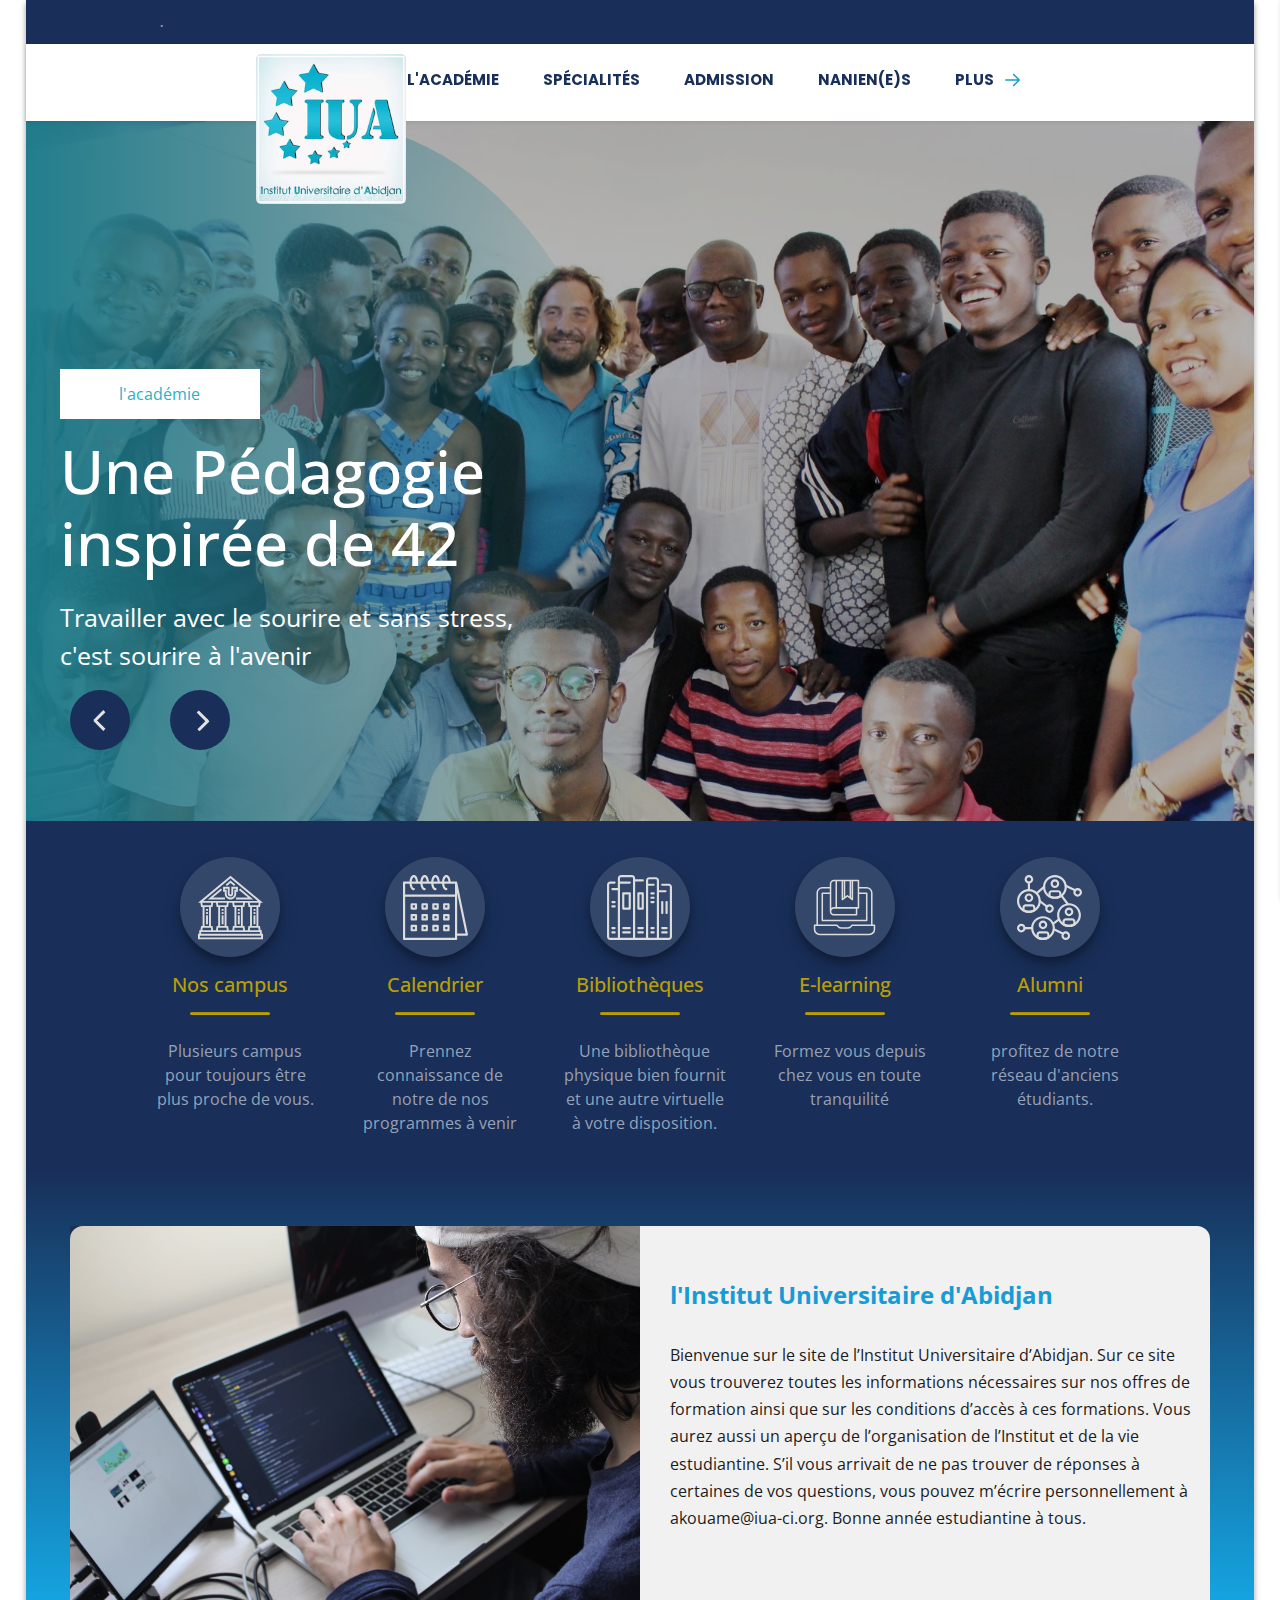
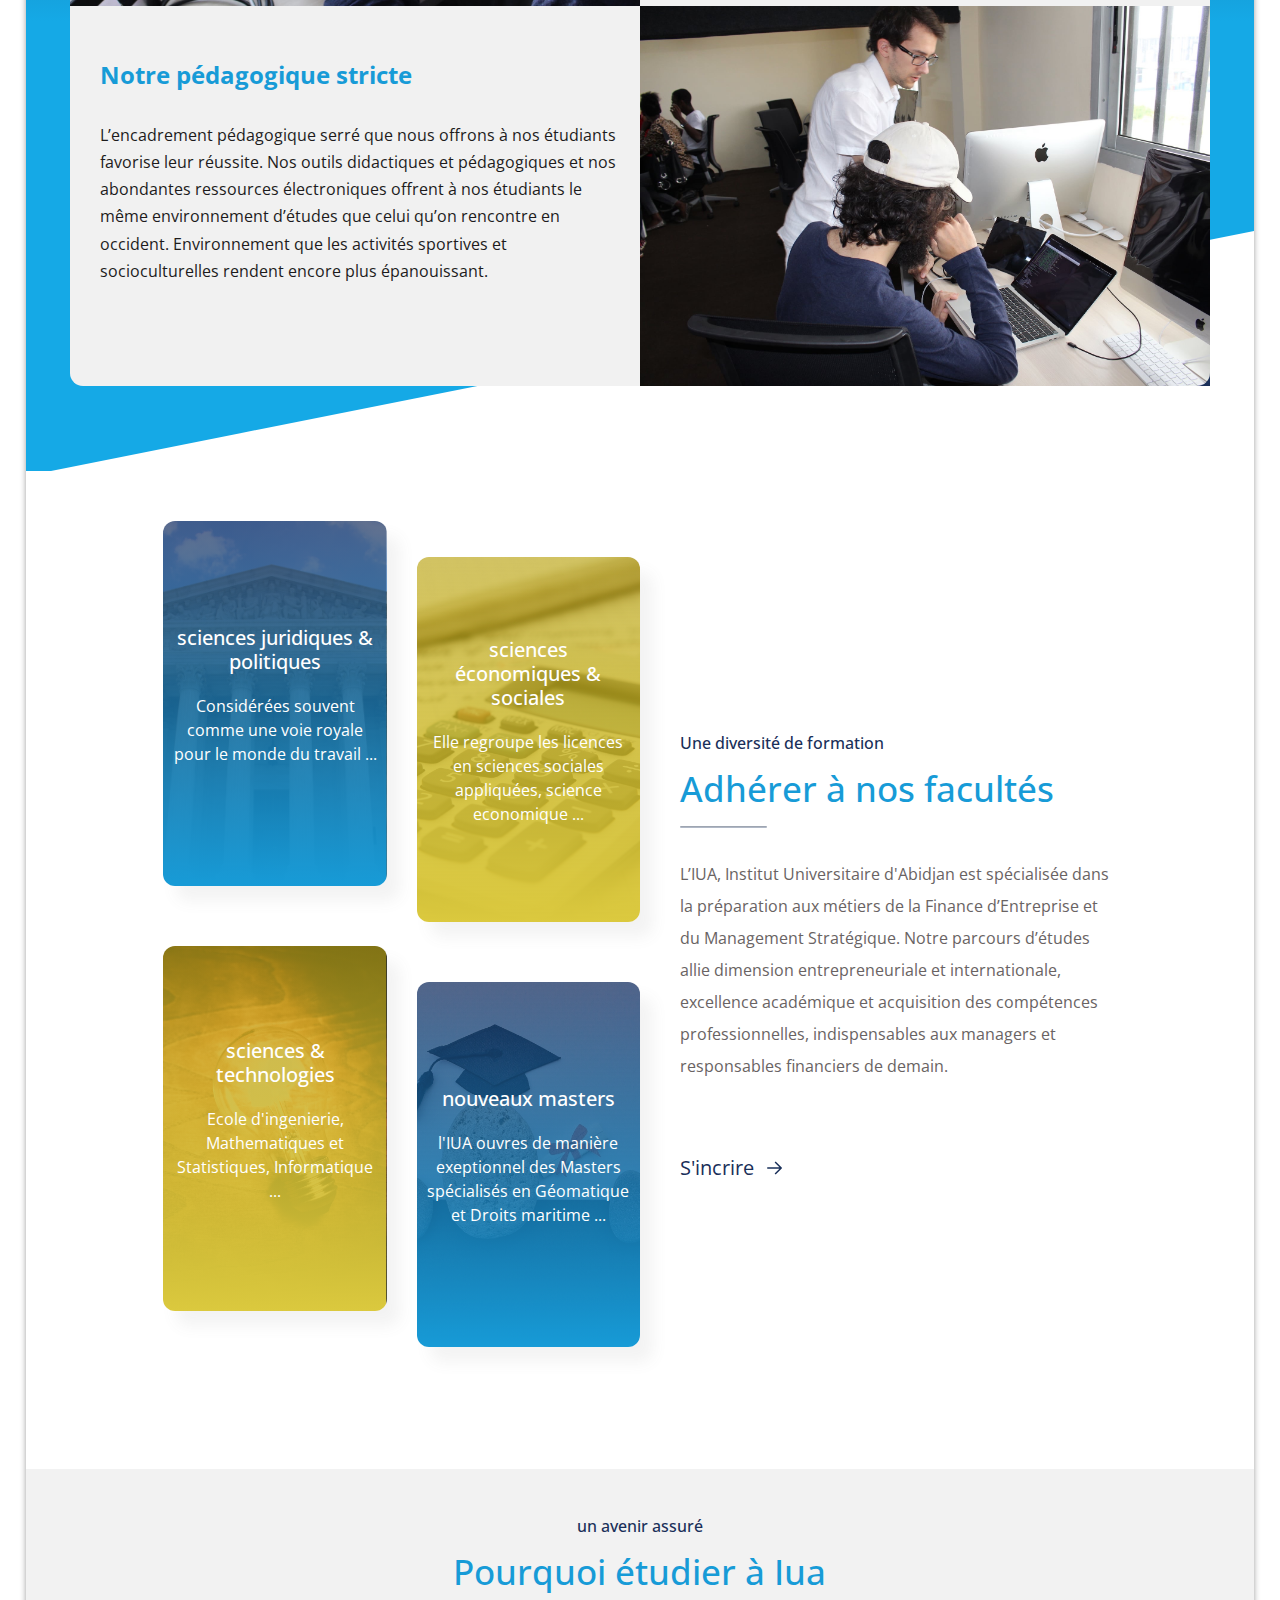
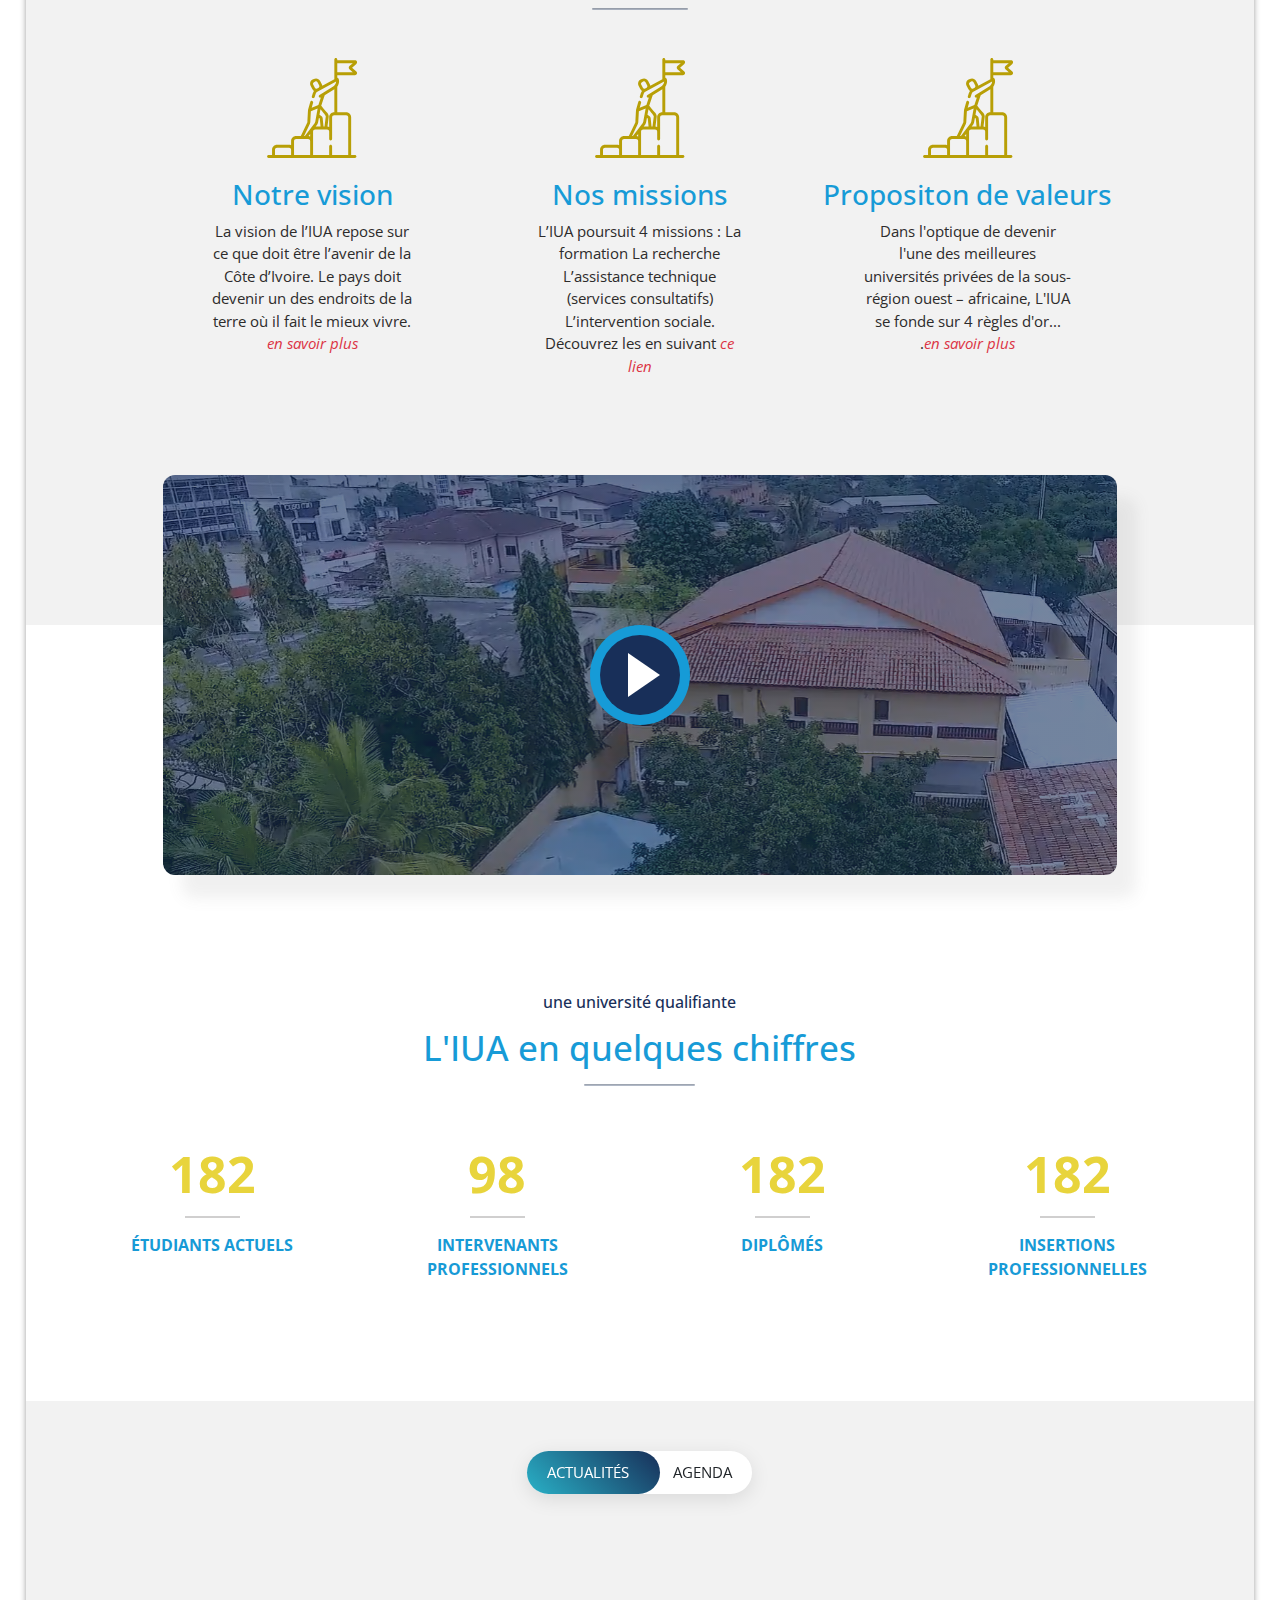
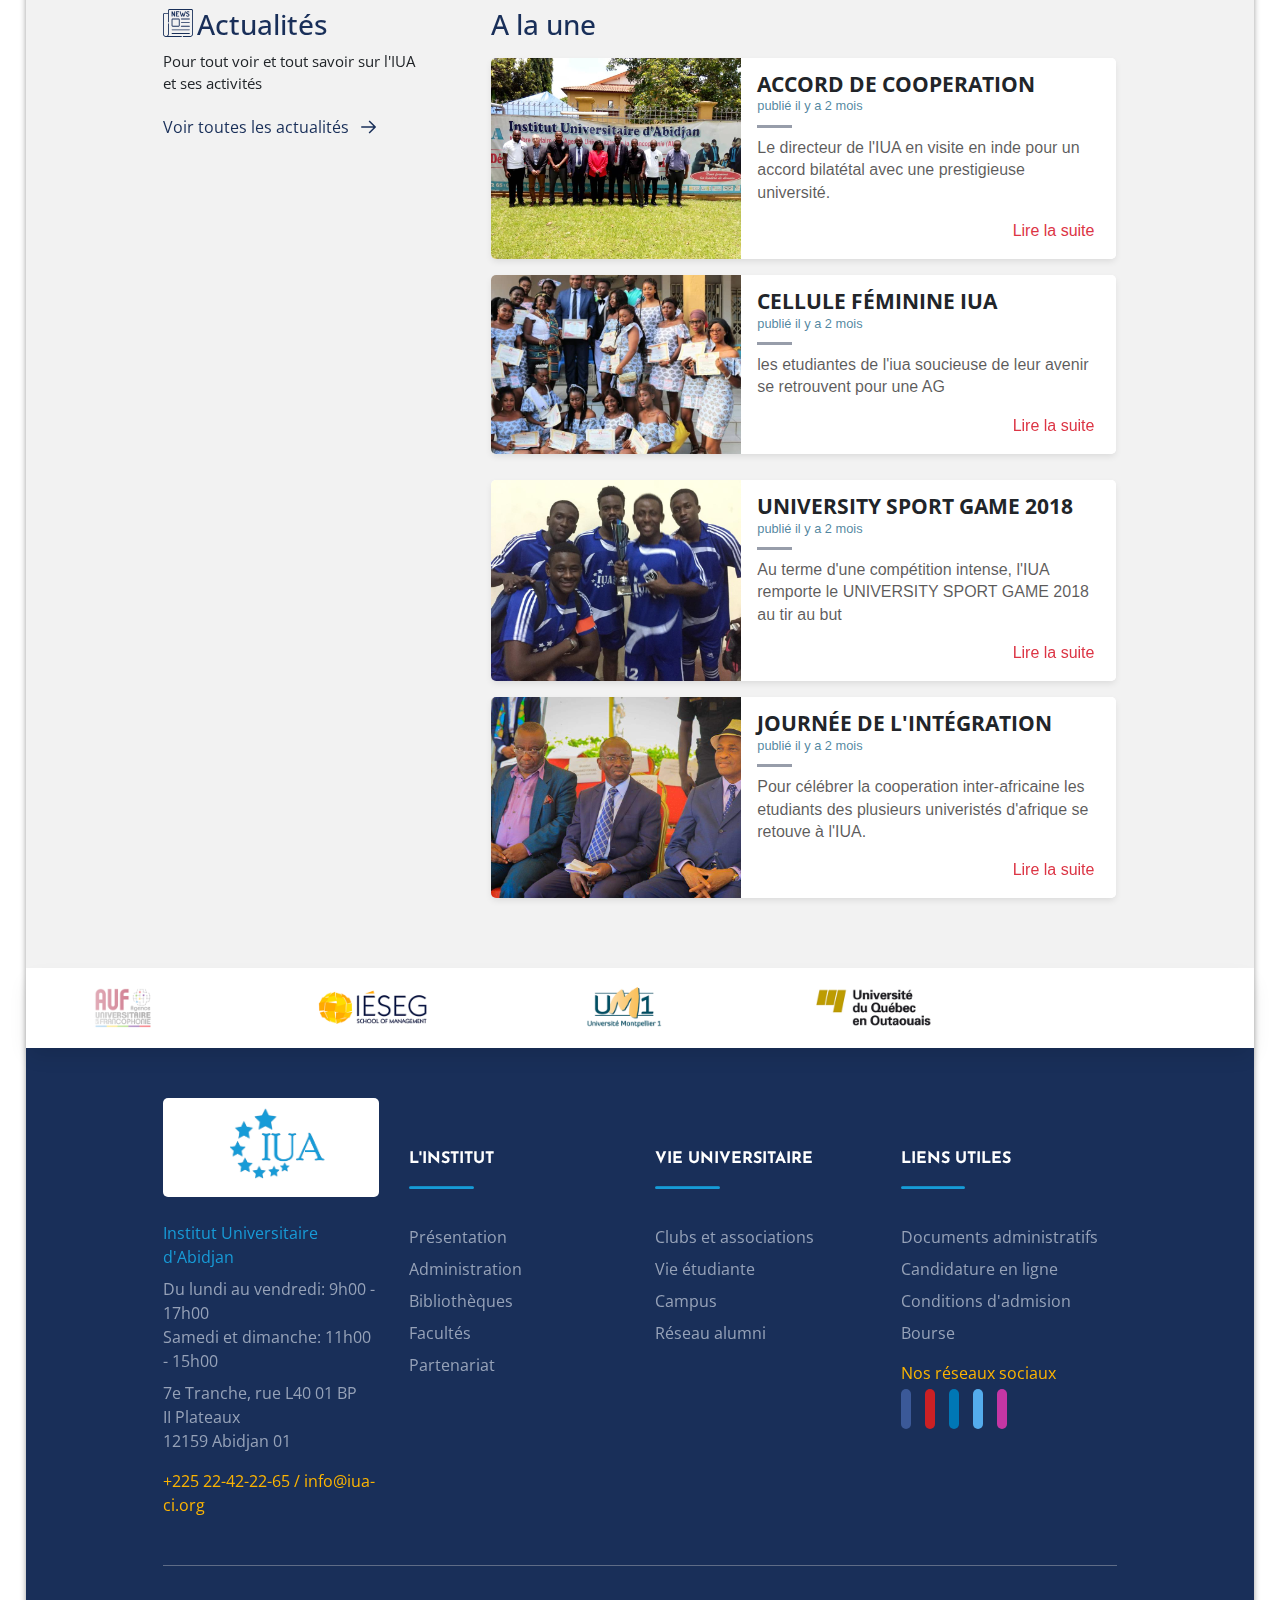
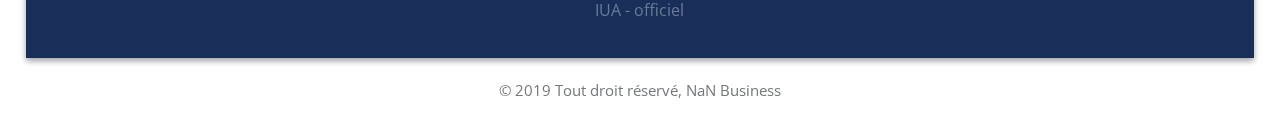
==== index.html @ 3e4b9e37 "premier commit," ====
<!DOCTYPE html>
<html>
    <head>
        <meta charset="utf-8" />
        <meta http-equiv="X-UA-Compatible" content="IE=edge">
        <title>iua</title>
        <meta name="viewport" content="width=device-width, initial-scale=1">

        <!-- favicons  ********************************************* -->

        <link rel="apple-touch-icon" sizes="57x57" href="ressources/images/favicons/apple-icon-57x57.png">
        <link rel="apple-touch-icon" sizes="60x60" href="ressources/images/favicons/apple-icon-60x60.png">
        <link rel="apple-touch-icon" sizes="72x72" href="ressources/images/favicons/apple-icon-72x72.png">
        <link rel="apple-touch-icon" sizes="76x76" href="ressources/images/favicons/apple-icon-76x76.png">
        <link rel="apple-touch-icon" sizes="114x114" href="ressources/images/favicons/apple-icon-114x114.png">
        <link rel="apple-touch-icon" sizes="120x120" href="ressources/images/favicons/apple-icon-120x120.png">
        <link rel="apple-touch-icon" sizes="144x144" href="ressources/images/favicons/apple-icon-144x144.png">
        <link rel="apple-touch-icon" sizes="152x152" href="ressources/images/favicons/apple-icon-152x152.png">
        <link rel="apple-touch-icon" sizes="180x180" href="ressources/images/favicons/apple-icon-180x180.png">
        <link rel="icon" type="image/png" sizes="192x192"  href="ressources/images/favicons/android-icon-192x192.png">
        <link rel="icon" type="image/png" sizes="32x32" href="ressources/images/favicons/favicon-32x32.png">
        <link rel="icon" type="image/png" sizes="96x96" href="ressources/images/favicons/favicon-96x96.png">
        <link rel="icon" type="image/png" sizes="16x16" href="ressources/images/favicons/favicon-16x16.png">
        <link rel="manifest" href="ressources/images/favicons/manifest.json">
        <meta name="msapplication-TileColor" content="#ffffff">
        <meta name="msapplication-TileImage" content="/ms-icon-144x144.png">
        <meta name="theme-color" content="#ffffff">

        <!-- Stylesheet ********************************************* -->
        <link rel="stylesheet" type="text/css" media="screen" href="ressources/css/bootstrap.min.css" />
        <link rel="stylesheet" type="text/css" media="screen" href="ressources/css/main.css" />
        <link rel="stylesheet" type="text/css" media="screen" href="ressources/css/queries.css" />
        <link rel="stylesheet" type="text/css" media="screen" href="ressources/css/modal-video.min.css" />
        
        <script src="ressources/js/jquery.min.js"></script>
        <script src="https://unpkg.com/ionicons@4.2.2/dist/ionicons.js"></script>



    </head>
    <body>
        <div id="rideau" style="height: 100vh; width:100%; z-index:10000; background:#0d131da1 ;position: fixed; display: none"></div>
        <div id="my_website" >
            <!-- top bar /*********************************************/ -->
            <div class="top-bar bg_indigo-iua">
                <div class="container-fluid">
                    <ul>
                        <span class="cl_blue-grey">.</span>
                        <!-- <li>
                            <a href="admin/log3.html">Etudiants</a>
                        </li>
                        <span class="cl_blue-grey">.</span>
                        <li>
                            <a href="admin/log4.html">Parents</a>
                        </li>
                        <span class="cl_blue-grey">.</span>
                        <li>
                            <a href="admin/log2.html">Enseignants</a>
                        </li>
                        <span class="cl_blue-grey">.</span>
                        <li>
                            <a href="admin/log.html">Administration</a>
                        </li> -->

                        <span class="float-right top-bar_social">
                            <li>
                                <a href="https://www.facebook.com/ecolenan" class="social"><ion-icon name="logo-facebook"></ion-icon></a>
                            </li>
                            <li>
                                <a href="https://www.youtube.com/channel/UCWB0VDT_tMZ-xOkvjFvlUnw" class="social"><ion-icon name="logo-youtube"></ion-icon></a>
                            </li>
                            <li>
                                <a href="https://www.linkedin.com/school/nan-not-a-number/" class="social"><ion-icon name="logo-linkedin"></ion-icon></a>
                            </li>
                            <!-- <li>
                                <a href="#" class="social"><ion-icon name="logo-twitter"></ion-icon></a>
                            </li>
                            <li>
                                <a href="#" class="social"><ion-icon name="logo-instagram"></ion-icon></a>
                            </li>

                            <li>
                                <a href="#" >
                                    <img src="ressources/images/flags/france.svg" class="img-fluid" style="max-height: 20px;" alt="">
                                </a>
                            </li>
                            <li>
                                <a href="#">
                                    <img src="ressources/images/flags/united-kingdom.svg" class="img-fluid" style="max-height: 20px;" alt="">
                                </a>
                            </li> -->
                        </span>
                    </ul>
                </div>
            </div>

            <!-- nav bar /*********************************************/ -->
            <nav>
                <section class="nav_bar">
                    <div class="container-fluid" style="position: relative;">
                        <div style="position: absolute; top: -10px;left: 40px;">
                            <a href="#">
                                <img src="ressources/images/logo-iua.png"  class="img-fluid liua" id='Logo' alt="logo">
                            </a>
                        </div>
                        <ul>
                            <!-- <li>
                                    <img src="ressources/images/rognon2.png"  class="img-fluid" style="max-height: 64px;" alt="logo">
                            </li> -->
                            <li class="big">
                                <a href="#" class="underline"><span class="animation"> L'Académie</span></a>
                                <ul class="menu-dropdown">
                                    <div class="dropdown-field">
                                        <div class="row">
                                            <div class="col-3 br-dc1">
                                                <ol>
                                                    <li class="mb-3"><a href="#" >Mot du Directeur</a></li>
                                                    <li class="mb-3"><a href="#">Qui sommes-nous</a></li>
                                                    <li class="mb-3"><a href="#">Système éducatif</a></li>
                                                    <li class="mb-3"><a href="#">Nos services</a></li>
                                                    <li class="mb-3"><a href="#">Nos agréments</a></li>
                                                    <li class="mb-3"><a href="#">Nos partenaires</a></li>
                                                </ol>
                                            </div>
                                            <div class="col-9">
                                                <img src="ressources/images/simon.jpg"  class="img-fluid" alt="">
                                            </div>
                                    </div>
                                </ul>
                            </li>
                            <li class="big">
                                <a href="#" class="underline"><span class="animation"> Spécialités</span></a>
                                <ul class="menu-dropdown">
                                    <div class="dropdown-field">
                                        <div class="row">
                                            <div class="col-3 br-dc1">
                                                <h5 class="sous-menu_title cl_blue-iua">développeur d'application web</h5>
                                                <ol>
                                                    <li class="mb-3"><a href="#">Front End</a></li>
                                                    <li class="mb-3"><a href="#" >Javascript</a></li>
                                                    <li class="mb-3"><a href="#">Python</a></li>
                                                    <li class="mb-3"><a href="#">Goland</a></li>
                                                </ol>
                                            </div>
                                            <div class="col-3 br-dc1">
                                                <h5 class="sous-menu_title cl_blue-iua">développeur d'application Mobile</h5>
                                                <ol>
                                                
                                                    <li class="mb-3"><a href="#">Flutter</a></li>
                    
                                                </ol>
                                            </div>
                                            <div class="col-3 br-dc1">
                                                <h5 class="sous-menu_title cl_blue-iua">community manager</h5>
                                                <ol>
                                                    <li class="mb-2"><a href="#">Facebook</a></li><br>
                                                    <li class="mb-3"><a href="#" >Linkedin</a></li>
                                                    <li class="mb-3"><a href="#" >Photoshop</a></li>
                                                    <li class="mb-3"><a href="#" >Premiere pro</a></li>
                                                </ol>
                                                
                                            </div>
                                            <div class="col-3">
                                                    <h5 class="sous-menu_title cl_blue-iua">Experts en Data science</h5>
                                                    <ol>
                                                        <li class="mb-2"><a href="#">Mysql</a></li>
                                                        <li class="mb-3"><a href="#" >Microsoft sql</a></li>
                                                    </ol>
                                            </div>
                                        </div>
                                    </div>
                                </ul>
                            </li>
                            <li class="big">
                                <a href="#" class="underline"><span class="animation"> Admission</span></a>
                                <ul class="menu-dropdown">
                                    <div class="dropdown-field">
                                            <div class="row">
                                                <div class="col-3 br-dc1">
                                                    <ol>
                                                        <li class="mb-3"><a href="#">Conditions d'admission</a></li>
                                                    </ol>
                                                </div>
                                                <div class="col-3 br-dc1">
                                                    <ol>
                                                        <li class="mb-3"><a href="#">Demande d'admission</a></li>
                                                    </ol>
                                                </div>
                                                <div class="col-3 br-dc1">
                                                    <ol>
                                                        <li class="mb-3"><a href="#">Pré-inscription</a></li><br>
                                                    </ol>
                                                </div>
                                                <div class="col-3 br-dc1">
                                                    <ol>
                                                        <li class="mb-3"><a href="#">Inscription</a></li>
                                                    </ol>
                                                </div>
                                                
                                            </div>
                                    </div>
                                </ul>
                            </li>
                            <li class="big">
                                <a href="#" class="underline"><span class="animation"> NaNien(e)s</span></a>
                                <ul class="menu-dropdown">
                                    <div class="dropdown-field">
                                        <div class="row">
                                            <div class="col-3 br-dc1">
                                                <ol>
                                                    <li class="mb-3"><a href="#">Nos campus</a></li>
                                                    <li class="mb-3"><a href="#">Emploi du temps</a></li><br>
                                                    <li class="mb-3"><a href="#">Vie des étudiants</a></li><br>
                                                    <li class="mb-3"><a href="#">Anciens étudiants</a></li>
                                                </ol>
                                            </div>
                                            <div class="col-9">
                                                <div style="width:100%; height:100%;" class="text-center zee">
                                                </div>
                                            </div>
                                        <div class="row">
                                    </div>
                                </ul>
                            </li>
                            <li class="beta big">
                                <a href="#" class="underline"><span class="animation"> Entreprises</span></a>
                                <ul class="menu-dropdown">
                                    <div class="dropdown-field">
                                        <div class="row">
                                            <div class="col-3 br-dc1">
                                                <ol>
                                                    <li class="mb-3"><a href="#">Formez vos talents</a></li><br>
                                                </ol>
                                            </div>
                                            <div class="col-9 br-dc1">
                                                <ol>
                                                    <li class="mb-3"><a href="#">Recrutez vos talents</a></li>
                                                </ol>
                                            </div>
                                            <!-- <div class="col-9">
                                                <div style="width:100%; height:100%; background:#192f59;"></div>
                                            </div> -->
                                        </div>
                                    </div>
                                </ul>
                            </li>
                            <li class="alpha big">
                                <a href="#" class="underline"><span class="animation"> Cours en ligne</span></a>
                                <ul class="menu-dropdown">
                                    <div class="dropdown-field">
                                        <div class="row">
                                            <div class="col-3 br-dc1">
                                                <ol>
                                                    <li class="mb-3"><a href="#">Login</a></li><br>
                                                </ol>
                                            </div>
                                            <div class="col-9">
                                                <ol>
                                                    <li class="mb-3"><a href="#">tutoriels</a></li>
                                                </ol>
                                            </div>
                                        </div>
                                    </div>
                                </ul>
                            </li>
                            <li class="big">
                                <a href="#" class="link link--arrowed responsive"><span > Plus</span>
                                    <svg class="arrow-icon" xmlns="http://www.w3.org/2000/svg" width="32" height="32" viewBox="0 0 32 32">
                                        <g fill="none" stroke="#179bd7" stroke-width="1.5" stroke-linejoin="round" stroke-miterlimit="10">
                                            <circle class="arrow-icon--circle" cx="16" cy="16" r="15.12"></circle>
                                            <path class="arrow-icon--arrow" d="M16.14 9.93L22.21 16l-6.07 6.07M8.23 16h13.98"></path>
                                        </g>
                                    </svg>
                                </a>
                                <ul class="menu-dropdown">
                                    <div class="dropdown-field">
                                        <div class="row">
                                            <div class="col-6 br-dc1">
                                                <h5 class="sous-menu_title cl_blue-iua">Cours en ligne</h5>
                                                <ol>
                                                    <li class="mb-3"><a href="#">Login</a></li>
                                                    <li class="mb-3"><a href="#" >tutoriels</a></li>
                                                </ol>
                                            </div>
                                            <div class="col-6 ">
                                                <h5 class="sous-menu_title cl_blue-iua">Entreprises</h5>
                                                <ol>
                                                    <li class="mb-3"><a href="#">Formez vos talents</a></li>
                                                    <li class="mb-3"><a href="#">Recruter vos talents</a></li>
                                                </ol>
                                            </div>
                                        </div>
                                    </div>
                                </ul>
                            </li>
                            <li class="hamburger" >
                                <a class="nav-top">
                                        <img class="hamburger" src="ressources/images/icons/menu-options.svg" class="img-fluid" style="max-height: 30px;" id="ham">
                                </a>
                            </li> 
                        </ul>
                    </div>
                </section>
            </nav>

            <!-- menu responsive /*********************************************/ -->     
            <nav class="nav-drill">
                <ul class="nav-items nav-level-1">
                    <li class="nav-item">
                        <a class="nav-top"  style="float: right">
                            <span  id="clo"><img src="ressources/images/icons/cross-square-button.svg" class="img-fluid" style="max-height: 30px;"> </span>
                        </a>
                        <br>
                        <p class="cl_jaune-iua mg-min"> &nbsp; Institut <br>&nbsp; Universitaire <br>&nbsp; Abidjan</p>
                    </li>
                    <li class="nav-item nav-expand">
                        <a class="nav-link nav-expand-link" href="#">
                            L'institut
                        </a>
                        <ul class="nav-items nav-expand-content">
                            <li class="nav-item">
                                <a class="nav-link" href="#">
                                    Mot du président
                                </a>
                            </li>
                            <li class="nav-item">
                                <a class="nav-link" href="#">
                                        Qui sommes-nous ?
                                </a>
                            </li>
                            <li class="nav-item">
                                <a class="nav-link" href="#">
                                        Système de gestion
                                </a>
                            </li>
                            <li class="nav-item">
                                <a class="nav-link" href="#">
                                        Nos services
                                </a>
                            </li>
                            <li class="nav-item">
                                <a class="nav-link" href="#">
                                        Nos agréments
                                </a>
                            </li>
                            <li class="nav-item">
                                <a class="nav-link" href="#">
                                        Nos partenaires
                                </a>
                            </li>
                        </ul>
                    </li>
                    <li class="nav-item nav-expand">
                        <a class="nav-link nav-expand-link" href="#">
                            Facultés
                        </a>
                        <ul class="nav-items nav-expand-content">
                        
                            <li class="nav-item nav-expand">
                                <a class="nav-link nav-expand-link" href="#">
                                        sciences economiques sociales
                                </a>
                                <ul class="nav-items nav-expand-content">
                                    <li class="nav-item">
                                        <a class="nav-link" href="#">
                                                Communication
                                        </a>
                                    </li>
                                    <li class="nav-item">
                                        <a class="nav-link" href="#">
                                                Sciences economiques
                                        </a>
                                    </li>
                                    <li class="nav-item">
                                        <a class="nav-link" href="#">
                                                Administration des affaires
                                        </a>
                                    </li>
                                    <li class="nav-item">
                                        <a class="nav-link" href="#">
                                                Sciences sociales appliquées
                                        </a>
                                    </li>
                                </ul>
                            </li>
                            <li class="nav-item nav-expand">
                                <a class="nav-link nav-expand-link" href="#">
                                        faculté des sciences technologies
                                </a>
                                <ul class="nav-items nav-expand-content">
                                    <li class="nav-item">
                                        <a class="nav-link" href="#">
                                                Informatiques
                                        </a>
                                    </li>
                                    <li class="nav-item">
                                        <a class="nav-link" href="#">
                                                Ecole d'ingenierie
                                        </a>
                                    </li>
                                    <li class="nav-item">
                                        <a class="nav-link" href="#">
                                                Mathématiques et statistiques
                                        </a>
                                    </li>
                                    <li class="nav-item">
                                        <a class="nav-link" href="#">
                                                Géomatique et ingenierie de l'environnement
                                        </a>
                                    </li>
                                </ul>
                            </li>
                            <li class="nav-item nav-expand">
                                <a class="nav-link nav-expand-link" href="#">
                                        sciences juridiques politiques
                                </a>
                                <ul class="nav-items nav-expand-content">
                                    <li class="nav-item">
                                        <a class="nav-link" href="#">
                                                Droit
                                        </a>
                                    </li>
                                    <li class="nav-item">
                                        <a class="nav-link" href="#">
                                                Sciences politiques
                                        </a>
                                    </li>
                                </ul>
                            </li>
                            <li class="nav-item nav-expand">
                                <a class="nav-link nav-expand-link" href="#">
                                        nouveaux masters
                                </a>
                                <ul class="nav-items nav-expand-content">
                                    <li class="nav-item">
                                        <a class="nav-link" href="#">
                                                Géomatique
                                        </a>
                                    </li>
                                    <li class="nav-item">
                                        <a class="nav-link" href="#">
                                                Droit maritime
                                        </a>
                                    </li>
                                </ul>
                            </li>
                        </ul>
                    </li>
                    <li class="nav-item nav-expand">
                        <a class="nav-link nav-expand-link" href="#">
                            Admission
                        </a>
                        <ul class="nav-items nav-expand-content">
                            <li class="nav-item">
                                <a class="nav-link" href="#">
                                        Conditions d'admission
                                </a>
                            </li>
                            <li class="nav-item">
                                <a class="nav-link" href="#">
                                        Demande d'admission
                                </a>
                            </li>
                            <li class="nav-item">
                                <a class="nav-link" href="#">
                                        Pré-inscription
                                </a>
                            </li>
                            <li class="nav-item">
                                <a class="nav-link" href="#">
                                        Inscription
                                </a>
                            </li>
                        </ul>
                    </li>
                    <li class="nav-item nav-expand">
                        <a class="nav-link nav-expand-link" href="#">
                            Campus
                        </a>
                        <ul class="nav-items nav-expand-content">
                            <li class="nav-item">
                                <a class="nav-link" href="#">
                                    Nos campus
                                </a>
                            </li>
                            <li class="nav-item">
                                <a class="nav-link" href="#">
                                    Emploi du temps
                                </a>
                            </li>
                            <li class="nav-item">
                                <a class="nav-link" href="#">
                                    Vie des étudiants
                                </a>
                            </li>
                            <li class="nav-item">
                                <a class="nav-link" href="#">
                                    Anciens étudiants
                                </a>
                            </li>
                        </ul>
                    </li>
                    <li class="nav-item nav-expand">
                        <a class="nav-link nav-expand-link" href="#">
                            Recherche & inovation
                        </a>
                        <ul class="nav-items nav-expand-content">
                            <li class="nav-item">
                                <a class="nav-link" href="#">
                                    Recherche
                                </a>
                            </li>
                            <li class="nav-item">
                                <a class="nav-link" href="#">
                                    Projets innovants
                                </a>
                            </li>
                        </ul>
                    </li>
                    <li class="nav-item nav-expand">
                        <a class="nav-link nav-expand-link" href="#">
                            International
                        </a>
                        <ul class="nav-items nav-expand-content">
                            <li class="nav-item">
                                <a class="nav-link" href="#">
                                   Etudier à l'étranger
                                </a>
                            </li>
                            <li class="nav-item">
                                <a class="nav-link" href="#">
                                   etudiants étrangers
                                </a>
                            </li>
                        </ul>
                    </li>
                    <li class="nav-item">
                        <a class="nav-link" href="admin/log3.html">
                            Etudiants
                        </a>
                    </li>
                    <li class="nav-item">
                        <a class="nav-link" href="admin/log4.html">
                            Parents
                        </a>
                    </li>
                    <li class="nav-item">
                        <a class="nav-link" href="admin/log2.html">
                            Enseignants
                        </a>
                    </li>
                    <li class="nav-item">
                        <a class="nav-link" href="admin/log.html">
                            Administration
                        </a>
                    </li>
                    <li class="nav-item">
                        <a class="nav-link" href="#">
                            Contact
                        </a>
                    </li>
                </ul>
            </nav>

           
            <!-- header /*********************************************/ -->
            <header>
                <div class="slider">
                    <!-- slides -->
                    <div class="slider__slides">
                        <div class="slide s--active">
                            <div class="slide__inner">
                                <div class="sous-slide__inner" style="background: linear-gradient(90deg, #29b1c7, #fff0);  width: 50vw;">
                                    <div class="slide__content">
                                        <p>l'académie</p>
                                        <h2 class="slide__heading">Une Pédagogie inspirée de 42</h2>
                                        <p class="slide__text">Travailler avec le sourire et sans stress, c'est sourire à l'avenir</p>
                                    </div>
                                </div>   
                            </div>
                        </div>
                        <!-- <div class="slide">
                            <div class="slide__inner">
                                <div class="sous-slide__inner" style="background: linear-gradient(90deg, #702f32, #fff0);  width: 60vw;">
                                    <div class="slide__content">
                                        <p style="color:#702f32; ">international</p>
                                        <h2 class="slide__heading"> l'IUA Représentée à NANTES</h2>
                                        <p class="slide__text">Des étudiants de l'IUA en visite à AMON NANTES</p>
                                    </div>
                                </div>
                            </div>
                        </div> -->
                        <div class="slide">
                            <div class="slide__inner">
                                <div class="sous-slide__inner" style="background: linear-gradient(90deg, #702f32, #fff0);  width: 60vw;">
                                    <div class="slide__content">
                                        <p style="color:#702f32; ">environnement</p>
                                        <h2 class="slide__heading">Un cadre agréable</h2>
                                        <p class="slide__text">Un environnement encourageant le travail</p>
                                    </div>
                                </div>
                            </div>
                        </div>
                        <!-- <div class="slide">
                            <div class="slide__inner">
                                <div class="sous-slide__inner" style="background: linear-gradient(90deg, #564b19, #fff0);  width: 60vw;">
                                    <div class="slide__content">
                                        <p style="color:#564b19; ">NOTORIETE</p>
                                        <h2 class="slide__heading">Limited browser support</h2>
                                        <p class="slide__text">Forget about IE/Edge and FF</p>
                                        <p>L'atelier Montage d'archives fait son cinéma</p>
                                    </div>
                                </div>
                            </div>
                        </div> -->
                        <div class="slide s--prev">
                            <div class="slide__inner">
                                <div class="sous-slide__inner" style="background: linear-gradient(90deg, #09242d, #fff0);  width: 60vw;">
                                    <div class="slide__content">
                                        <p style="color:#09242d; ">international</p>
                                        <h2 class="slide__heading">Visite en Chine</h2>
                                        <p class="slide__text">Des étudiants de NaN en visite en Shenzhen, Chine</p>
                                    </div>
                                </div>
                            </div>
                        </div>
                    </div>

                    <!-- slides end -->
                    <div class="slider__control">
                        <div class="slider__control-line"></div>
                        <div class="slider__control-line"></div>
                    </div>
                    <div class="slider__control slider__control--right m--right">
                        <div class="slider__control-line"></div>
                        <div class="slider__control-line"></div>
                    </div>
                </div>
            </header>

            <!-- block1 /*********************************************/ -->
            <section class="block1 bg_indigo-iua cl_blue-grey pdt-20 pdb-20">
                <div class="container-fluid block1_1">
                    <div class="row">
                        <div class="col-xs-0 col-sm-0 col-md-0 col-lg-1"></div>
                        <div class="col-xs-12 col-sm-12 col-md-6 col-lg-2 mt-3 text-center">
                            <center>
                                <a href="#">
                                    <div class="icon">
                                        <img src="ressources/images/icons/campus.svg" class="img-fluid" alt="">
                                    </div>
                                    <div class="icon_text mt-3">
                                        <h5><a href="#">Nos campus</a> </h5>
                                        <hr>
                                        <br>
                                        <p class=" block1-divp">
                                            Plusieurs campus pour toujours être plus proche de vous.
                                        </p>
                                        <!-- <p class="text-left mt-4"><a href="#" class="azez">visiter →</a></p> -->
                                    </div>
                                </a>
                            </center>
                        </div>
                        <div class="col-xs-12 col-sm-12 col-md-6 col-lg-2 mt-3 text-center">
                            <center>
                                <div class="icon">
                                    <img src="ressources/images/icons/calendar.svg" class="img-fluid" alt="" >
                                </div>
                                <div class="icon_text mt-3">
                                    <h5><a href="#">Calendrier</a> </h5>
                                    <hr>
                                    <br>
                                    <p class=" block1-divp">
                                        Prennez connaissance de notre de nos programmes à venir
                                    </p>
                                    <!-- <p class="text-left mt-4"><a href="#" class="azez">consulter →</a></p> -->
                                </div>
                            </center>
                        </div>
                        <div class="col-xs-12 col-sm-12 col-md-6 col-lg-2 mt-3 text-center">
                            <center>
                                <div class="icon">
                                    <img src="ressources/images/icons/books.svg" class="img-fluid" alt="" >
                                </div>
                                <div class="icon_text mt-3">
                                    <h5><a href="#">Bibliothèques</a> </h5>
                                    <hr>
                                    <br>
                                    <p class="block1-divp">
                                            Une bibliothèque physique bien fournit 
                                            et une autre virtuelle à votre disposition.
                                    </p>
                                    <!-- <p class="text-left mt-4"><a href="#" class="azez">consulter →</a></p> -->
                                </div>
                            </center>
                        </div>
                        <div class="col-xs-12 col-sm-12 col-md-6 col-lg-2 mt-3 text-center">
                            <center>
                                <div class="icon">
                                    <img src="ressources/images/icons/elearning.svg" class="img-fluid" alt="" >
                                </div>
                                <div class="icon_text mt-3">
                                    <h5><a href="#">E-learning</a> </h5>
                                    <hr>
                                    <br>
                                    <p class=" block1-divp">
                                        Formez vous depuis chez vous en toute tranquilité
                                    </p>
                                    <!-- <p class="text-left mt-4"><a href="#" class="azez">plus →</a></p> -->
                                </div>
                            </center>
                        </div>
                        <div class="col-xs-12 col-sm-12 col-md-6 col-lg-2 mt-3 text-center">
                            <center>
                                <div class="icon">
                                    <img src="ressources/images/icons/network.svg" class="img-fluid" alt="" >
                                </div>
                                <div class="icon_text mt-3">
                                    <h5><a href="#"> Alumni </a> </h5>
                                    <hr>
                                    <br>
                                    <p class=" block1-divp">
                                        profitez de notre réseau d'anciens étudiants.
                                    </p>
                                    <!-- <p class="text-left mt-4"><a href="#" class="azez">plus →</a></p> -->
                                </div>
                            </center>
                        </div>
                        <div class="col-xs-0 col-sm-0 col-md-0 col-lg-1"></div>
                    </div>
                </div>
            </section>

            <!-- block15 /*********************************************/ -->
            <section class="block15">
                <div class="container block1_15">
                    <div class="row pdt-55 img-rad-tl" >
                        <div class="col-xs-12 col-sm-12 col-md-12 col-lg-6 block1_15img"><img src="ressources/images/vicerecteur.jpg" class="img-fluid img-rad-tl" ></div>
                        <div class="col-xs-12 col-sm-12 col-md-12 col-lg-6 pdt-55 block1_15txt img-rad-tr">
                            <div >
                                <h4 class=" cl_blue-iua" style="font-weight: bold;font-weight: bold;text-align: left;">l'Institut Universitaire d'Abidjan</h4>
                                <br>
                                <p style="font-size: 16px;
                                line-height: 1.7rem;
                                color: #1d1c1c;
                                font-family: 'Open Sans', sans-serif;">
                                Bienvenue sur le site de l’Institut Universitaire d’Abidjan. Sur ce site vous
                                 trouverez toutes 
                                les informations nécessaires sur nos offres de formation ainsi que sur les 
                                conditions d’accès à ces formations. Vous aurez aussi un aperçu de l’organisation de
                                 l’Institut et de la vie estudiantine. S’il vous arrivait de ne pas trouver de
                                  réponses à certaines de vos questions, vous pouvez m’écrire personnellement 
                                  à akouame@iua-ci.org. Bonne année estudiantine à tous.
                                </p>
                            </div>
                        </div>
                    </div>
                    <div class="row " style="flex-direction:row-reverse">
                        <div class="col-xs-12 col-sm-12 col-md-12 col-lg-6 block1_15img"><img src="ressources/images/etudiantes.JPG" class="img-fluid img-rad-br" ></div>
                        <div class="col-xs-12 col-sm-12 col-md-12 col-lg-6 pdt-55 block1_15txt img-rad-bl">
                            <div >
                                <h4 class=" cl_blue-iua" style="font-weight: bold;font-weight: bold;text-align: left;">Notre pédagogique stricte</h4>
                                <br>
                                <p style="font-size: 16px;
                                line-height: 1.7rem;
                                color: #1d1c1c;
                                font-family: 'Open Sans', sans-serif;">
                                    L’encadrement pédagogique serré que nous offrons à nos étudiants favorise
                                     leur réussite. Nos outils didactiques et pédagogiques et nos abondantes 
                                     ressources électroniques offrent à nos étudiants le même environnement d’études que celui 
                                     qu’on rencontre en occident. Environnement que les activités sportives et socioculturelles rendent encore plus épanouissant.
                                </p>
                            </div>
                        </div>
                    </div>
                </div>
            </section>

            <!-- block3 /*********************************************/ -->
            <section class="container-fluid faculty">
                <div class="faculties">
                    <div class="row">
                        <div class="col-xs-12 col-sm-6 col-md-6 col-lg-6 faculty1 mb-4">
                            <a href="#">
                                <div class="facultyStyle1 card-1">
                                    <h5 style="margin-bottom: 20px;">sciences juridiques & politiques</h5>
                                    <p>
                                            Considérées souvent comme une voie royale pour le monde du travail ...
                                    </p>
                                </div>
                            </a>
                        </div>
                        <div class="col-xs-12 col-sm-6 col-md-6 col-lg-6 faculty2 mb-4">
                            <a href="#">
                                <div class="facultyStyle1 facultyStyle2 card-1">
                                    <h5 style="margin-bottom: 20px;">sciences économiques & sociales</h5>
                                    <p>
                                            Elle regroupe les licences en sciences sociales appliquées, 
                                            science economique ...
                                    </p>
                                </div>
                            </a>
                        </div>
                    
                    
                        <div class="col-xs-12 col-sm-6 col-md-6 col-lg-6 faculty1 mb-4">
                            <a href="#" class="azerty">
                                <div class="facultyStyle1  facultyStyle4 card-1">
                                    <h5 style="margin-bottom: 20px;">sciences  & technologies</h5>
                                    <p>
                                            Ecole d'ingenierie, Mathematiques et Statistiques, Informatique ...
                                    </p>
                                </div>
                            </a>
                        </div>
                        <div class="col-xs-12 col-sm-6 col-md-6 col-lg-6 faculty2 mb-4 text-center">
                            <a href="#">
                                <div class="facultyStyle3 card-1">
                                    <h5 style="margin-bottom: 20px;">nouveaux masters</h5>
                                    <p>
                                            l'IUA ouvres de manière exeptionnel des Masters spécialisés en 
                                            Géomatique et Droits maritime ...
                                    </p>
                                </div>
                            </a>
                        </div>
                    </div>
                </div>
        
                <div class="facultiesTextAside">
                    <div class="divInside">
                        <h6 class="cl_indigo-iua" >Une diversité de formation</h6>
                        <h2 class=" cl_blue-iua my-title" style="margin: 15px 0px;">Adhérer à nos facultés</h2>
                        <hr class="my-sdivider">
                        <p>
                                L’IUA, Institut Universitaire d'Abidjan est spécialisée dans la préparation aux 
                                métiers de la Finance d’Entreprise et du Management Stratégique. Notre parcours
                                 d’études allie dimension entrepreneuriale et internationale, excellence académique
                                  et acquisition des compétences professionnelles,
                                 indispensables aux managers et responsables financiers de demain.
                        </p>
                        <a class="link link--arrowed hover--none" href="#" style="font-size: 20px;">S'incrire
                            <svg class="arrow-icon" xmlns="http://www.w3.org/2000/svg" width="32" height="32" viewBox="0 0 32 32">
                                <g fill="none" stroke="#192f59" stroke-width="1.5" stroke-linejoin="round" stroke-miterlimit="10">
                                <circle class="arrow-icon--circle" cx="16" cy="16" r="15.12"></circle>
                                <path class="arrow-icon--arrow" d="M16.14 9.93L22.21 16l-6.07 6.07M8.23 16h13.98"></path>
                                </g>
                            </svg>
                        </a>
                    </div>
                </div>
            </section>

            <!-- blockCount /*********************************************/ -->
            <section class="blockCount mt-5">
                <div class="container-fluid blockCount-1">
                    <div class="row">
                        <div class="col-md-12 mt-5 mb-5">
                            <h6  class="celf cl_indigo-iua">un avenir assuré</h6>
                            <h2 class="celf cl_blue-iua my-title" >Pourquoi étudier à Iua</h2>
                            <hr class="my-divider">
                        </div>
                        <div class="col-xs-12 col-sm-12 col-md-4 col-lg-4 celf mb-5">
                            <img src="ressources/images/icons/goal.svg" class="img-fluid img-icon">
                            <h3 class="cl_blue-iua">Notre vision</h3>
                            <p >La vision de l’IUA repose sur ce que doit être l’avenir de la Côte d’Ivoire. Le pays doit devenir un des endroits de la terre où il fait le mieux vivre. <a href="#" >en savoir plus</a></p>
                        </div>
                        <div class="col-xs-12 col-sm-12 col-md-4 col-lg-4 celf mb-5">
                            <img src="ressources/images/icons/goal.svg" class="img-fluid img-icon">
                            <h3 class="cl_blue-iua">Nos missions</h3>
                            <p >L’IUA poursuit 4 missions : La formation La recherche L’assistance technique (services consultatifs) L’intervention sociale. Découvrez les en suivant <a href="#" > ce lien</a></p>
                        </div>
                        <div class="col-xs-12 col-sm-12 col-md-4 col-lg-4 celf mb-5">
                            <img src="ressources/images/icons/goal.svg" class="img-fluid img-icon">
                            <h3 class="cl_blue-iua">Propositon de valeurs</h3>
                            <p>Dans l'optique de devenir l'une des meilleures universités privées de la sous-région ouest – africaine, L'IUA se fonde sur 4 règles d'or... .<a href="#" >en savoir plus</a></p>
                        </div>
                    </div>
                </div>
            </section>
            <div class="intermediate"></div>
            <section class="blockVideo">
                <div class="container blockCount-1">
                    <div class="row">
                        <div class="col-12">
                            <div class="videoCdre">
                                <a class="video-play-button js-video-button" data-channel="video" data-video-url="ressources/videos/demo.mp4">
                                    <span></span>
                                </a>
                            </div>
                        </div>
                    </div>
                </div>
            </section>

            <!-- counter /*********************************************/ -->
            <section id="statistic" class="statistic-section one-page-section">
                <div class="container">
                    <div class="row text-center">
                        <div class="col-md-12 mt-5 mb-5 text-center">
                            <h6  class=" cl_indigo-iua">une université qualifiante</h6>
                            <h2 class=" cl_blue-iua my-title" >L'IUA en quelques chiffres</h2>
                            <hr class="my-divider">
                        </div>
                        <div class="col-xs-12 col-sm-6 col-md-3 col-lg-3">
                            <div class="counter">
                                <i class="fa fa-coffee fa-2x stats-icon"></i>
                                <h2 class="timer count-title count">4100</h2>
                                <div class="stats-line-black"></div>
                                <p class="stats-text">Étudiants actuels</p>
                            </div>
                        </div>
                        <div class="col-xs-12 col-sm-6 col-md-3 col-lg-3">
                            <div class="counter">
                                <i class="fa fa-code fa-2x stats-icon"></i>
                                <h2 class="timer count-title count">98
                                </h2>
                                <div class="stats-line-black"></div>
                                <p class="stats-text">Intervenants professionnels</p>
                            </div>
                        </div>
                        <div class="col-xs-12 col-sm-6 col-md-3 col-lg-3">
                            <div class="counter">
                                <i class="fa fa-clock-o fa-2x stats-icon"></i>
                                <h2 class="timer count-title count">2999</h2>
                                <div class="stats-line-black"></div>
                                <p class="stats-text">Diplômés</p>
                            </div>
                        </div>
                        <div class="col-xs-12 col-sm-6 col-md-3 col-lg-3">
                            <div class="counter">
                                <i class="fa fa-laptop fa-2x stats-icon"></i>
                                <h2 class="timer count-title count">2500</h2>
                                <div class="stats-line-black"></div>
                                <p class="stats-text">Insertions professionnelles</p>
                            </div>
                        </div>
                    </div>
                </div>
            </section>


            <!-- block2 /*********************************************/ -->
            <section class="block2">
                <div class="container-fluid block2_2">
                    <div class="wrapper">
                        <nav class="tabs nav " id="pills-tab" role="tablist">
                            <div class="selector"></div>
                            <a href="#" class="nav-lin active" id="actualite">Actualités</a>
                            <a class="nav-lin" id="agenda">Agenda</a>
                        </nav>
                    </div>

                    <div>
                        <div class="itent actualite">
                            <div class="row">
                                <div class="col-xs-12 col-sm-12 col-md-12 col-lg-4 mt-5 actuG">
                                    <!-- <div style="background:#192f59; height:150px; width:80%; border-radius: 3px;"></div> -->
                                    <div style="display: flex" class="mt-3 ">
                                        <img src="ressources/images/icons/newspaper.svg" alt="newspaper" class="img-fluid" style="max-height: 30px">&nbsp;
                                        <h3 class="cl_indigo-iua">Actualités</h3>
                                    </div>
                                    <p class="actu-text">
                                       Pour tout voir et tout savoir sur l'IUA et ses activités 
                                    </p>
                                    <a class="link link--arrowed hover--none" href="#">Voir toutes les actualités
                                        <svg class="arrow-icon" xmlns="http://www.w3.org/2000/svg" width="32" height="32" viewBox="0 0 32 32">
                                            <g fill="none" stroke="#192f59" stroke-width="1.5" stroke-linejoin="round" stroke-miterlimit="10">
                                            <circle class="arrow-icon--circle" cx="16" cy="16" r="15.12"></circle>
                                            <path class="arrow-icon--arrow" d="M16.14 9.93L22.21 16l-6.07 6.07M8.23 16h13.98"></path>
                                            </g>
                                        </svg>
                                    </a>
                                </div>
                                <div class="col-xs-12 col-sm-12 col-md-12 col-lg-8 actualités mt-5">
                                    <h3 class="mt-3 cl_indigo-iua">A la une</h3>
                                    <div class="blog-card">
                                        <div class="meta">
                                            <div class="photo" style="background-image: url(ressources/images/actu1.jpg)"></div>
                                        </div>
                                        <div class="description">
                                            <h1>ACCORD DE COOPERATION</h1>
                                            <small style="color: #206485c7">publié il y a 2 mois</small>
                                            <p> Le directeur de l'IUA en visite en inde pour un accord bilatétal avec une prestigieuse université.</p>
                                            <p class="read-more">
                                            <a href="#">Lire la suite</a>
                                            </p>
                                        </div>
                                    </div>
                                    <div class="blog-card">
                                        <div class="meta">
                                            <div class="photo" style="background-image: url(ressources/images/celluleFeminine.jpeg);"></div>
                                        </div>
                                        <div class="description">
                                            <h1>CELLULE FÉMININE IUA</h1>
                                            <small style="color: #206485c7">publié il y a 2 mois</small>
                                            <p> les etudiantes de l'iua soucieuse de leur avenir se retrouvent pour une AG</p>
                                            <p class="read-more">
                                            <a href="#">Lire la suite</a>
                                            </p>
                                        </div>
                                    </div>
                                </div>
                                <div class="col-xs-0 col-sm-0 col-md-0 col-lg-4"></div>
                                <div class="col-xs-12 col-sm-12 col-md-12 col-lg-8 actualités">
                                    <div class="blog-card">
                                        <div class="meta">
                                            <div class="photo" style="background-image: url(ressources/images/sport.jpeg);"></div>
                                        </div>
                                        <div class="description">
                                            <h1>UNIVERSITY SPORT GAME 2018</h1>
                                            <small style="color: #206485c7">publié il y a 2 mois</small>
                                            <p> 
                                                Au terme d'une compétition intense, l'IUA remporte le UNIVERSITY SPORT GAME 2018 au tir au but
                                            </p>
                                            <p class="read-more">
                                            <a href="#">Lire la suite</a>
                                            </p>
                                        </div>
                                    </div>
                                    <div class="blog-card">
                                        <div class="meta">
                                            <div class="photo" style="background-image: url(ressources/images/maire.jpeg);"></div>
                                        </div>
                                        <div class="description">
                                            <h1>JOURNÉE DE L'INTÉGRATION</h1>
                                            <small style="color: #206485c7">publié il y a 2 mois</small>
                                            <p> Pour célébrer la cooperation inter-africaine les etudiants des plusieurs univeristés d'afrique se retouve à l'IUA.</p>
                                            <p class="read-more">
                                            <a href="#">Lire la suite</a>
                                            </p>
                                        </div>
                                    </div>
                                </div>
                            </div>
                        </div>
                        <div class="itent agenda" style="display: none">
                            <div class="row">
                                <div class="col-xs-12 col-sm-12 col-md-12 col-lg-12 mt-5">
                                    <!-- <div style="background:#192f59; height:150px; width:80%; border-radius: 3px"></div>-->
                                    <div style="display: flex" class="mt-3 ">
                                            <img src="ressources/images/icons/notebook.svg" alt="agenda" class="img-fluid" style="max-height: 30px">&nbsp;
                                            <h3 class="cl_indigo-iua">Agenda</h3>
                                    </div>
                                    
                                    <p class="actu-text">
                                        Découvrez les évènements à venir
                                    </p>
                                </div>
                                <div class="col-xs-12 col-sm-12 col-md-12 col-lg-6 mt-5 coming">
                                    <h3 class="mt-3 mb-4 cl_indigo-iua" style="font-weight: bold">Evènements à venir</h3>
                                    <ul>
                                        <hr>
                                        <li>
                                            <ul>
                                                <li><span>30 SEPT</span></li>
                                                <li>&nbsp;&nbsp;&nbsp;&nbsp;<small>11h - 15h</small></li>
                                                <li>&nbsp;&nbsp;<small>administration</small></li>
                                            </ul>
                                        </li>
                                        <li> <a href="#" class="cl_indigo-iua hover--iua hover--iua" style="font-weight: bold;font-family:sans-serif;font-size: 18px;letter-spacing: 1px;">Rentrée universitaire iua</a></li>
                                        <hr>
                                        <li>
                                            <ul>
                                                <li><span>02 OCT</span></li>
                                                <li>&nbsp;&nbsp;&nbsp;&nbsp;<small>11h - 13h</small></li>
                                                <li>&nbsp;&nbsp;<small>amphi du campus A</small></li>
                                            </ul>
                                        </li>
                                        <li> <a href="#" class="cl_indigo-iua hover--iua" style="font-weight: bold;font-family:sans-serif;font-size: 18px;letter-spacing: 1px;">Conférence sur le management</a></li>
                                        <hr>
                                        <li>
                                            <ul>
                                                <li><span>15 NOV</span></li>
                                                <li>&nbsp;&nbsp;&nbsp;&nbsp;<small>14h</small></li>
                                                <li>&nbsp;&nbsp;<small>amphi anvi</small></li>
                                            </ul>
                                        </li>
                                        <li> <a href="#" class="cl_indigo-iua hover--iua" style="font-weight: bold;font-family:sans-serif;font-size: 18px;letter-spacing: 1px;">Inauguration de la salle anvi</a></li>
                                        <hr>
                                        <a class="link link--arrowed hover--none" href="#">Voir tous les évènements
                                            <svg class="arrow-icon" xmlns="http://www.w3.org/2000/svg" width="32" height="32" viewBox="0 0 32 32">
                                                <g fill="none" stroke="#192f59" stroke-width="1.5" stroke-linejoin="round" stroke-miterlimit="10">
                                                <circle class="arrow-icon--circle" cx="16" cy="16" r="15.12"></circle>
                                                <path class="arrow-icon--arrow" d="M16.14 9.93L22.21 16l-6.07 6.07M8.23 16h13.98"></path>
                                                </g>
                                            </svg>
                                        </a>
                                    </ul>
                                </div>
                                <div class="col-xs-12 col-sm-12 col-md-12 col-lg-6 mt-5">
                                    <div class="newsletter">
                                        <div style="display: flex;align-items: center;justify-content: center; height: 100%;">
                                            <div>
                                                <center><img src="ressources/images/icons/email.svg" class="img-fluid" style="max-height: 90px"></center>
                                                <h5 class="text-center cl_indigo-iua">Abonnez-vous afin de ne plus rater un seul evènement</h5>
                                                <form class="text-center">
                                                    <input type="text" class="input-model" placeholder="addresse mail" style="padding-left: 10px;">
                                                    <input type="submit" class="input-model" value="souscrire">
                                                </form>
                                            </div>
                                        
                                        </div>
                                    </div>
                                </div>
                            </div>
                        </div>
                    </div>
                </div>
            </section>

            <!-- defilement /*********************************************/ -->
            <section>
                <div class="slider-partner">
                    <div class="slide-track">
                        <div class="slide-partner">
                            <img src="ressources/images/partenaires/auf.png" class="img-fluid" width="200" alt="" />
                        </div>
                        <div class="slide-partner">
                            <img src="ressources/images/partenaires/ieseg.png" class="img-fluid" width="200" alt="" />
                        </div>
                        <div class="slide-partner">
                            <img src="ressources/images/partenaires/montpellier.png" class="img-fluid" width="200" alt="" />
                        </div>
                        <div class="slide-partner">
                            <img src="ressources/images/partenaires/quebec.png" class="img-fluid"  width="200" alt="" />
                        </div>
                        <div class="slide-partner">
                            <img src="ressources/images/partenaires/universite jeanfrançois.png" class="img-fluid" width="200" alt="" />
                        </div>
                        
                        <div class="slide-partner">
                            <img src="ressources/images/partenaires/groupesup.png" class="img-fluid" width="200" alt="" />
                        </div>
                        <div class="slide-partner">
                            <img src="ressources/images/partenaires/isfa.png" class="img-fluid" width="200" alt="" />
                        </div>
                        <div class="slide-partner">
                            <img src="ressources/images/partenaires/iuma.png" class="img-fluid" width="200" alt="" />
                        </div>
                        <div class="slide-partner">
                            <img src="ressources/images/partenaires/ufhb.png" class="img-fluid"  width="200" alt="" />
                        </div>
                        <div class="slide-partner">
                            <img src="ressources/images/partenaires/universitedenante.png" class="img-fluid" width="200" alt="" />
                        </div>
                    </div>
                </div>
            </section>

            <!-- footer /*********************************************/ -->
            <footer class="bg_indigo-iua " >
                <section class="container-fluid footer-block ">
                    <div class="row">
                        <div class="col-xs-12 col-sm-6 col-md-6 col-lg-3 mb-4">
                            <div class="mb-4">
                                <img src="ressources/images/iua.png" class="img-fluid" alt="" style="max-height: 100px;border-radius: 5px;"/>
                            <!-- <img src="ressources/images/iua.png" class="img-fluid" alt=""> -->
                        </div>
                            <ul class="footer-block_group1">
                                <li class="mg cl_blue-iua"><a>Institut Universitaire d'Abidjan</a></li>
                                <li><a>Du lundi au vendredi: 9h00 - 17h00</a></li>
                                <li class="mg"><a>Samedi et dimanche: 11h00 - 15h00</a></li>
                                <li><a>7e Tranche, rue L40 01 BP </a></li>
                                <li><a>II Plateaux</a></li>
                                <li class="mg"><a>12159 Abidjan 01</a></li>
                                <li class="mg cl_yellow mt-3">+225 22-42-22-65 / info@iua-ci.org</li>
                                <li class="mg cl_yellow"></li>
                            </ul>
                            <!-- <hr class="horizontal-bar"> -->
                        </div>
                        <div class="col-xs-12 col-sm-6 col-md-6 col-lg-3 mb-4 foot-mgtop">
                            <h5>L'institut</h5>
                            <hr class="horizontal-bar">
                            <ul class="pdt-20">
                                <li class="mg"><a href="">Présentation</a></li>
                                <li class="mg"><a href="">Administration</a></li>
                                <li class="mg"><a href="">Bibliothèques</a></li>
                                <li class="mg"><a href="">Facultés</a></li>
                                <li class="mg"><a href="">Partenariat</a></li>
                            </ul>
                        </div>
                        <div class="col-xs-12 col-sm-6 col-md-6 col-lg-3 mb-4 foot-mgtop">
                            <h5>vie universitaire</h5>
                            <hr class="horizontal-bar">
                            <ul class="pdt-20">
                                <li class="mg"><a href="">Clubs et associations</a></li>
                                <li class="mg"><a href="">Vie étudiante</a></li>
                                <li class="mg"><a href="">Campus</a></li>
                                <li class="mg"><a href="">Réseau alumni</a></li>
                            </ul>
                        </div>
                        <div class="col-xs-12 col-sm-6 col-md-6 col-lg-3 mb-4 foot-mgtop">
                            <h5>Liens utiles</h5>
                            <hr class="horizontal-bar">
                            <ul class="pdt-20">
                                <li class="mg"><a href="">Documents administratifs</a></li>
                                <li class="mg"><a href="">Candidature en ligne</a></li>
                                <li class="mg"><a href="">Conditions d'admision</a></li>
                                <li class="mg"><a href="">Bourse</a></li>
                                <li class="mg mt-3 cl_yellow">Nos réseaux sociaux</li>
                            </ul>
                            <ul class="foot-social_media">
                                <li><a href="#" class=""><ion-icon name="logo-facebook" class="foot-face"></ion-icon></a></li>
                                <li><a href="#" class="social"><ion-icon name="logo-youtube" class="foot-tube"></ion-icon></a></li>
                                <li><a href="#" class="social"><ion-icon name="logo-linkedin" class="foot-ld"></ion-icon></a></li>
                                <li><a href="#" class="social"><ion-icon name="logo-twitter" class="foot-tweet"></ion-icon></a></li>
                                <li><a href="#" class="social"><ion-icon name="logo-instagram" class="foot-insta"></ion-icon></a></li>
                            </ul>
                        </div>
                        <div class="col-md-12 mb-3">
                            <hr style="background:#939fb6a8">
                        </div>
                        <div class="col-md-12 text-center">
                            <p style="color:#939fb6a8">IUA - officiel</p>
                            
                        </div>
                    </div>
                </section>
            </footer>
        </div>

        <section class="conception">
            <div class="container">
                <div class="row pdt-20 pdb-20">
                    <div class="col-12 text-center">
                            <a href="#"> © 2019 Tout droit réservé, NaN Business </a>
                    </div>
                </div>
            </div>
        </section>


        
        <script src="ressources/js/bootstrap.min.js"></script>
        <script src="ressources/js/main.js"></script>
        <script src="ressources/js/jquery-modal-video.min.js"></script>
        <script>
                console.clear();
            
                const navExpand = [].slice.call(document.querySelectorAll('.nav-expand'));
                const backLink = 
                `
                    <li class="nav-item">
                        <a class="nav-top"  style="float: right">
                            <span  id="clo"><img src="ressources/images/icons/cross-square-button.svg" class="img-fluid" style="max-height: 30px;"> </span>
                        </a>
                        <br>
                        <p class="cl_jaune-iua mg-min"> &nbsp; Institut <br>&nbsp; Universitaire <br>&nbsp; Abidjan</p>
                    </li>
                    <li class="nav-item">
                    <a class="nav-link nav-back-link" href="javascript:;">
                        Retour
                    </a>
                    </li>
                `;
            
                navExpand.forEach(item => {
                  item.querySelector('.nav-expand-content').insertAdjacentHTML('afterbegin', backLink);
                  item.querySelector('.nav-link').addEventListener('click', () => item.classList.add('active'));
                  item.querySelector('.nav-back-link').addEventListener('click', () => item.classList.remove('active'));
                });
            
            
                // ---------------------------------------
                // not-so-important stuff starts here
            
                const ham = document.getElementById('ham');
                ham.addEventListener('click', function () {
                  document.body.classList.toggle('nav-is-toggled');
                  $('#rideau').fadeToggle();
                });

                $('body').on('click', "#clo", function(){
                    $('.nav-item.nav-expand').removeClass('active');
                    $('body').removeClass('nav-is-toggled');
                    $('#rideau').fadeToggle();
                });

                $(".js-video-button").modalVideo({
                    youtube:{
                        controls:0,
                        nocookie: true
                    }
                });
        </script>
       

    </body>
</html>
---- ressources/css/main.css ----
/*------------------------
    GENERAL 
        @import url('https://fonts.googleapis.com/css?family=Roboto:300&display=swap');
        
        FONTS ********************************************* */
        @import url('https://fonts.googleapis.com/css?family=Poppins&display=swap');
        @import url('https://fonts.googleapis.com/css?family=Open+Sans&display=swap');
        @import url('https://fonts.googleapis.com/css?family=Josefin+Sans:600&display=swap');

/*-------------------------------------------------------------*/

*{
    margin: 0;
    padding: 0;
    box-sizing: border-box;
}

body{
    font-family: 'Open Sans', sans-serif;
    /* background: #dcdcdc; */
    background: #ffffff;
}

a:hover{
    text-decoration: none;
}

h5{
    margin-bottom: 0px;
}

.celf{
    text-align: center;
}

ul{
    margin-bottom: 0px;
}

ul li,
ol li{
    list-style: none;
}

ol li{
    display: block;
}

.pdt-20{
    padding-top: 20px;
}

.pdt-55{
    padding-top: 55px;
}

.pdb-20{
    padding-bottom: 20px;
}

.mg-min{
    margin-top: -25px;
}

.hover--none:hover{
    color: #192f59;
}

.hover--iua:hover{
    color: #179bd7;
}

.input-model{
    background: #192f59;
    color: #fff;
    border: none;
    height: 50px;
    width: 70%;
    margin: auto;
    margin-top:30px;
}

/* width */
::-webkit-scrollbar {
    width: 0px;
    }
    
    /* Track */
    ::-webkit-scrollbar-track {
    background: transparent; 
    }
    
    /* Handle */
    ::-webkit-scrollbar-thumb {
    background: transparent; 
    }
    
    /* Handle on hover */
    ::-webkit-scrollbar-thumb:hover {
    background: transparent; 
    }

.my-divider{
    height: 1px; 
    width: 10%; 
    margin:auto; 
    background: #182f5957; 
    display: block;
    border-radius: 20px;
}

.my-title{
   font-family: 'Open Sans', sans-serif;
   font-size: 35px;
   margin: 15px 0px;
}

#centrer{
    display:flex;
    align-items: center;
    justify-content: center;
}


/*------------------------
    CONTENT
--------------------------------------------------------------*/

#my_website{
    width: 96%;
    margin: auto;
    background: #fff;
    box-shadow: 0 3px 6px rgba(0,0,0,0.16), 0 3px 6px rgba(0,0,0,0.23);
    z-index: 9999;
}


/*-- top bar /*********************************************/ 
.top-bar{
    padding: 10px 0;
    font-family: 'Poppins', sans-serif;
}

.top-bar ul{
    width: 80%;
    margin: auto;
}

.top-bar ul li{
    display: inline-block;
    margin-right: 16px;
}

.top-bar ul li a{
    color: #96a2b8;
    font-size: 16px;
    transition: .3s ease;
}

.top-bar ul li a:hover{
    color: #179bd7;
    transition: .3s ease;
}

.top-bar_social a{
    background: transparent;
    border-radius: 50%;
    display: flex;
    align-items: center;
    justify-content: center;
    height: 35px;
    width: 35px;
    margin-top: -6px;
    transition: .3s ease;
}

.top-bar_social a:hover{
    background: #36496f;
    transition: .3s ease;
}

.top-bar_social ion-icon{
    font-size: 20px;
}

/*-- nav bar /*********************************************/
nav{
    position: sticky;
    top: 0;
    background: #fff;
    padding: 20px 0px 25px 0px;
    z-index: 9999;
    box-shadow: 0px 1px 4px rgba(0,0,0,0.1);
}

.nav_bar{
    width: 65%;
    margin: auto;
}

.nav_bar ul{
    margin-left: 150px;
    text-align: right;
}

.nav_bar ul li.big{
    display: initial;
}

.nav_bar ul li.hamburger{
    display: none;
}

.nav_bar ul li ul.menu-dropdown{
    min-width: 100%; /* Set width of the dropdown */
    background: transparent;
    display: none;
    position: absolute;
    z-index: 999;
    left: 50px;
    top: 20px;
    min-height: 100px;
}
.nav_bar ul li:hover ul.menu-dropdown{
    display: block; /* Display the dropdown */
}

.dropdown-field{
    position: absolute;
    top:20px;
    background:#f2f2f2; 
    text-align: left;
    padding-top: 30px;
    padding-left: 20px;
    padding-right: 20px;
    padding-bottom: 30px;
    min-height: 10px;
    width: 100%;
}

.sous-menu_title{
    margin-bottom: 15px;
    line-height: 1.7rem;
}

.nav_bar ul li{
    display: inline-block;
    margin-right: 20px;
    margin-left: 20px;
}

.nav_bar ul li a.responsive{
    display: none;
}

.nav_bar ul li a{
    font-size: 15px;
    color: #182f59;
    font-family: 'Poppins', sans-serif;
    transition: .3s ease;
    text-transform: uppercase;
    font-weight: bold;
}

.nav_bar ol li a{
    color: #484c53;
    font-size: 16px;
    font-weight: normal;
    text-transform: none;
}

.underline span, .underline .animation {
    display: inline;
    position: relative;
}

.underline:hover span:after, .underline:hover .animation:after {
    width: 100%;
    z-index: 2;
}

.underline span:after, .underline .animation:after {
    width: 0;
    height: 2px;
    position: absolute;
    content: '';
    bottom: -3px;
    left: 0;
    transition: width 600ms cubic-bezier(0.165,0.44,0.44,1);
    background-color: #179bd7;
}

.nav_bar ul li a:hover{
    color: #179bd7;
    transition: .3s ease;
}

#Logo{
    transition: all .2s ease;
    max-width:150px;
}

.link {
    cursor: pointer;
    font-weight: 400;
    text-decoration: none;
  }
  
  .link--arrowed {
    display: inline-block;
    height: 2rem;
    line-height: 2rem;
  }
  .link--arrowed .arrow-icon {
    position: relative;
    top: -1px;
    -webkit-transition: -webkit-transform 0.3s ease;
    transition: -webkit-transform 0.3s ease;
    transition: transform 0.3s ease;
    transition: transform 0.3s ease, -webkit-transform 0.3s ease;
    vertical-align: middle;
  }
  .link--arrowed .arrow-icon--circle {
    -webkit-transition: stroke-dashoffset .3s ease;
    transition: stroke-dashoffset .3s ease;
    stroke-dasharray: 95;
    stroke-dashoffset: 95;
  }
  .link--arrowed:hover .arrow-icon {
    -webkit-transform: translate3d(5px, 0, 0);
            transform: translate3d(5px, 0, 0);
  }
  .link--arrowed:hover .arrow-icon--circle {
    stroke-dashoffset: 0;
  }

.foot-mgtop{
    margin-top: 52px;
}

.nav-top {
    z-index: 101;
    padding: 10px 20px;

  }
  .nav-top .hamburger {
    margin-left: auto;
    color: #fff;
    cursor: pointer;
  }
  
  .nav-drill {
    -webkit-transform: translateX(100%);
            transform: translateX(100%);
  }
  
  .nav-is-toggled .nav-drill {
    -webkit-transform: translateX(0);
            transform: translateX(0);
  }
  .nav-is-toggled::after {
    opacity: 1;
    visibility: visible;
  }
  
  .nav-drill {
    display: flex;
    position: fixed;
    z-index: 10000;
    top: 0;
    right: 0;
    width: 250px;
    height: 100vh;
    background-color: #fff;
    overflow-y: auto;
    overflow-x: hidden;
    -webkit-overflow-scrolling: touch;
    transition: 0.45s;
  }
  .nav-items {
    flex: 0 0 100%;
  }
  .nav-item:not(:last-child) {
    border-bottom: solid 1px #daf9f4;
  }
  .nav-link {
    display: block;
    padding: 0.875em 1em;
    background-color: #fff;
    color: #169bd7;
    font-size: 1rem;
    line-height: 1.5em;
    font-weight: 300;
  }

  .nav-link:hover{
    color: #b89f06;

  } 
  .nav-expand-content {
    position: absolute;
    top: 0;
    left: 0;
    width: 100%;
    height: 100%;
    -webkit-transform: translateX(100%);
            transform: translateX(100%);
    background-color: #daf9f4;
    transition: 0.3s;
    visibility: hidden;
  }
  .nav-expand-content .nav-item:not(:last-child) {
    border-bottom: solid 1px #daf9f4;
  }
  .nav-expand-content .nav-link {
    background-color: #daf9f4;
  }
  .nav-expand-content .nav-back-link {
    display: flex;
    align-items: center;
    background-color: #b89f06 !important;
    color: #fff;
    height: 64px;
  }
  .nav-expand-content .nav-back-link::before {
    content: "←";
    margin-right: 0.5em;
  }
  .nav-expand-link {
    display: flex;
    justify-content: space-between;
  }
  .nav-expand-link::after {
    content: "→";
    flex: 0 1 auto;
  }
  .nav-expand.active > .nav-expand-content {
    -webkit-transform: translateX(0);
            transform: translateX(0);
    visibility: visible;
  }
  .nav-expand .nav-expand-content {
    background-color: #fff;
  }
  .nav-expand .nav-expand-content .nav-link {
    background-color: #fff;
  }
  .nav-expand .nav-expand-content .nav-expand-content {
    background-color: #fff;
  }
  .nav-expand .nav-expand-content .nav-expand-content .nav-link {
    background-color: #fff;
  }
  .nav-expand .nav-expand-content .nav-expand-content .nav-expand-content {
    background-color: #84e9d9;
  }
  .nav-expand .nav-expand-content .nav-expand-content .nav-expand-content .nav-link {
    background-color: #84e9d9;
  }
  .nav-expand .nav-expand-content .nav-expand-content .nav-expand-content .nav-expand-content {
    background-color: #59e1cb;
  }
  .nav-expand .nav-expand-content .nav-expand-content .nav-expand-content .nav-expand-content .nav-link {
    background-color: #59e1cb;
  }


/*-- header /*********************************************/
header{
    background: green;
}

.slider {
    height: 700px;
    overflow: hidden;
    background: blue;
}
  
.slider__slides {
    z-index: 1;
    position: relative;
    height: 700px;
    background: pink;
}
  
.slider__control {
    z-index: 2;
    position: absolute;
    top: 720px;
    left: 100px;
    width: 60px;
    height: 60px;
    margin-left: -30px;
    margin-top: -30px;
    border-radius: 50%;
    background: #192f59;
    -webkit-transition: background-color 0.3s;
    transition: background-color 0.3s;
    cursor: pointer;
}
  
.slider__control--right {
    left: 200px;
}
  
.slider__control:hover {
    background-color: #179bd7;
}
  
.slider__control-line {
    position: absolute;
    left: 23px;
    top: 50%;
    width: 3px;
    height: 14px;
    -webkit-transform-origin: 50% 0;
            transform-origin: 50% 0;
    -webkit-transform: rotate(-45deg);
            transform: rotate(-45deg);
}
  
.slider__control-line:nth-child(2) {
    -webkit-transform: translateY(1px) rotate(-135deg);
            transform: translateY(1px) rotate(-135deg);
}
  
.slider__control--right .slider__control-line {
    left: 37px;
    -webkit-transform-origin: 1px 0;
            transform-origin: 1px 0;
    -webkit-transform: rotate(45deg);
            transform: rotate(45deg);
}
  
.slider__control--right .slider__control-line:nth-child(2) {
    -webkit-transform: translateY(1px) rotate(135deg);
            transform: translateY(1px) rotate(135deg);
}
  
.slider__control-line:after {
    content: "";
    position: absolute;
    left: 0;
    top: 0;
    width: 100%;
    height: 100%;
    background-color: #e2e2e2;
    -webkit-transition: background-color 0.3s;
    transition: background-color 0.3s;
  
}
  
.slider__control:hover .slider__control-line:after {
    background-color: #fff;
}
  
.slider__control.a--rotation .slider__control-line:after {
    -webkit-animation: arrowLineRotation 0.49s;
            animation: arrowLineRotation 0.49s;
}
  
.slider__control.a--rotation .slider__control-line:nth-child(1):after {
    -webkit-animation: arrowLineRotationRev 0.49s;
            animation: arrowLineRotationRev 0.49s;
}
  
@-webkit-keyframes arrowLineRotation {
    to {
      -webkit-transform: rotate(180deg);
              transform: rotate(180deg);
    }
}
  
@keyframes arrowLineRotation {
    to {
      -webkit-transform: rotate(180deg);
              transform: rotate(180deg);
    }
}
  
@-webkit-keyframes arrowLineRotationRev {
    to {
      -webkit-transform: rotate(-180deg);
              transform: rotate(-180deg);
    }
}
  
@keyframes arrowLineRotationRev {
    to {
      -webkit-transform: rotate(-180deg);
              transform: rotate(-180deg);
    }
}
  
.slide {
    overflow: hidden;
    position: absolute;
    left: 50%;
    top: 50vh;
    width: 150vmax;
    height: 150vmax;
    -webkit-transform: translate(-50%, -50%);
            transform: translate(-50%, -50%);
    border-radius: 50%;
    -webkit-transition: -webkit-clip-path 0s 0.91s;
    transition: -webkit-clip-path 0s 0.91s;
    transition: clip-path 0s 0.91s;
    transition: clip-path 0s 0.91s, -webkit-clip-path 0s 0.91s;
    -webkit-clip-path: circle(30px at 120vw 50%);
            clip-path: circle(30px at 120vw 50%);
}
  
.slide.s--prev {
    -webkit-clip-path: circle(30px at 30vw 50%);
            clip-path: circle(30px at 30vw 50%);
}
  
.slide.s--active {
    z-index: 1;
    -webkit-transition: -webkit-clip-path 1.3s;
    transition: -webkit-clip-path 1.3s;
    transition: clip-path 1.3s;
    transition: clip-path 1.3s, -webkit-clip-path 1.3s;
    -webkit-clip-path: circle(120vmax at 120vw 50%);
            clip-path: circle(120vmax at 120vw 50%);
}
  
.slide.s--active.s--active-prev {
    -webkit-clip-path: circle(120vmax at 30vw 50%);
            clip-path: circle(120vmax at 30vw 50%);
}
  
.slide:nth-child(1) .slide__inner {
    background-image: url(../images/smile.jpg);
}
  
.slide:nth-child(3) .slide__inner {
    background-image: url(../images/nantes.jpg);
}
  
.slide:nth-child(2) .slide__inner {
    background-image: url(../images/devanture.jpg);
}
  
.slide:nth-child(4) .slide__inner {
    background-image: url("https://s3-us-west-2.amazonaws.com/s.cdpn.io/142996/onepgscr-5.jpg");
}
  
.slide:nth-child(5) .slide__inner {
    background-image: url("https://s3-us-west-2.amazonaws.com/s.cdpn.io/142996/onepgscr-6.jpg");
}
  
.slide__inner {
    position: absolute;
    left: 50%;
    top: 50%;
    width: 100vw;
    height: 870px;
    margin-left: -50vw;
    margin-top: -50vh;
    background-size: cover;
    background-position: center center;
}

.slide__inner:before {
    content: "";
    position: absolute;
    left: 0;
    top: 0;
    width: 100%;
    height: 100%;
    background: rgba(0, 0, 0, 0.3);
}

.sous-slide__inner{
    z-index: 15; height: 100vh;
    border-radius: 0% 50% 0% 0%;
}

.slide__content {
    position: absolute;
    left: 7%;
    top: 200px;
    margin-left: -30px;
    margin-top: 48px;
    max-width: 480px;
    color: #fff;
}
  
.slide__content p:first-child{
    line-height: 50px;
    background: #ffff;
    width: 200px;
    text-align: center;
    color: #29b1c7;
}
  
.slide__heading {
    margin-bottom: 20px;
    font-size: 60px;
}
  
.slide__text {
    font-size: 25px;
}
  
.slide__text a {
    color: inherit;
}
  

/*-- block1 /*********************************************/
.block1{
    background:linear-gradient(#192f59,#192f59,#192f59), url('https://cdn.pixabay.com/photo/2015/12/01/15/43/black-1072366_1280.jpg');
    z-index: 9999;
}

@media (max-width: 992px) {
    .block1_1 {
        width: 94%;
        margin: auto;
    }
}

.block1-divp{
    /* border-left:2px solid #b89f06; */
    padding-left: 10px;
    text-align: center;
}

.block1 hr{
    background: #b89f06;
    height: 2px;
    border-radius: 50px;
    width: 80px;
    margin: auto;
    margin-top: 15px;
}

.block2_2,
.blockCount-1{
    width: 80%;
    margin: auto;
}

.block1 .icon{
    background: #33476b; 
    height:100px; 
    width: 100px;
    border-radius:50%;
    display: flex;
    align-items: center;
    justify-content: center;
    box-shadow: 0 10px 20px rgba(0,0,0,0.19), 0 6px 6px rgba(0,0,0,0.23);
}

.block1 .icon img{
    max-height: 65px;
}

.block1 .icon_text h5 a{
    color: #b89f06;
    font-family: 'Open Sans', sans-serif;
}

.block1 .icon_text h5 a:hover{
    color:#169bd7;
}


.azez {
    color: #169bd7;
    background: #33476b;
    padding: 10px;
    font-size: 16px;
    font-family: 'Open Sans', sans-serif;
    border-radius: 5px;
}

.azez:hover{
    color: #169bd7;
    box-shadow: 0 3px 6px rgba(0,0,0,0.16), 0 3px 6px rgba(0,0,0,0.23);
}

.block15{
    min-height: 900px;
    position: relative;
    background:linear-gradient(#182f59,#15a9e6,#15a9e6);
    /* s  #b89f07 */
}


.block15::before {
    height: 0;
    border-style: solid;
    border-width: 0px 0px 240px 94vw;
    border-color: #fff transparent #fff;
    content: '';
    position: absolute;
    right: 0;
    bottom: 0;
}

.block1_15txt{
    background: #f1f1f1;
    min-height:100px;
    padding-left: 30px;
}

.block1_15img{
    background: #192f59;
    min-height:100px;
    padding: 0px;
}

.coming ul li span{
    color: #b79e09;
    font-size: 25px;
    font-weight: bold;
    text-transform: uppercase;
    font-family: 'Josefin Sans', sans-serif;
}

.coming ul li small,
.date-actuality{
    color: #b79e09;
}

.actuG{
    position: sticky; 
    top: 100px;
}

.actu-text{
    width: 90%;
    font-size:15px;
}

.coming ul li ul li{
    display: inline-block;
}

.block2{
    background: #f2f2f2;
    padding-bottom: 60px;
}

.block2 .newsletter{
    background: linear-gradient(#eac70288,#b99f08),url(../images/building.jpg) bottom;
    background-size: cover; 
    height:500px; 
    width:70%;
    margin: auto;
    position: relative;
    padding: 10px;
    border-radius: 9px;
}

.block2 .newsletter h5{
    font-weight: bold;
    font-size: 25px;
    font-family: 'Open Sans';
    width: 80%;
    margin: auto;
}

.blog-card {
    display: flex;
    flex-direction: column;
    margin: 1rem auto;
    box-shadow: 0 3px 7px -1px rgba(0, 0, 0, 0.1);
    margin-bottom: 1.6%;
    background: #fff;
    line-height: 1.4;
    font-family: sans-serif;
    border-radius: 5px;
    overflow: hidden;
    z-index: 0;
}
.blog-card a {
    color: inherit;
}

.blog-card a:hover {
    color: #e0bf00;
}
.blog-card:hover .photo {
    -webkit-transform: scale(1.3) rotate(3deg);
        transform: scale(1.3) rotate(3deg);
}
.blog-card .meta {
    position: relative;
    z-index: 0;
    height: 200px;
}
.blog-card .photo {
    position: absolute;
    top: 0;
    right: 0;
    bottom: 0;
    left: 0;
    background-size: cover;
    background-position: center;
    transition: -webkit-transform .2s;
    transition: transform .2s;
    transition: transform .2s, -webkit-transform .2s;
}

.blog-card .details {
    position: absolute;
    top: 0;
    bottom: 0;
    left: -100%;
    margin: auto;
    transition: left .2s;
    background: rgba(0, 0, 0, 0.6);
    color: #fff;
    padding: 10px;
    width: 100%;
    font-size: .9rem;
}
.blog-card .details a {
    -webkit-text-decoration: dotted underline;
        text-decoration: dotted underline;
}

.blog-card .description {
    padding: 1rem;
    background: #fff;
    position: relative;
    z-index: 1;
}
.blog-card .description h1{
    font-family: 'Poppins', sans-serif;
}
.blog-card .description h1 {
    line-height: 1;
    margin: 0;
    font-weight: bold;
    font-size: 1.3rem;
    font-family: 'Open Sans',sans-serif;
}

.blog-card .description .read-more {
    text-align: right;
}
.blog-card .description .read-more a {
    color: #dc3545;
    display: inline-block;
    position: relative;
}
.blog-card .description .read-more a:after {
    content: "→";
    margin-left: -10px;
    opacity: 0;
    vertical-align: middle;
    transition: margin .3s, opacity .3s;
}
.blog-card .description .read-more a:hover:after {
    margin-left: 5px;
    opacity: 1;
}
.blog-card p {
    position: relative;
    margin: 1rem 0 0;
    color:#1b1919b8;
}
.blog-card p:first-of-type {
    margin-top: 1.25rem;
}
.blog-card p:first-of-type:before {
    content: "";
    position: absolute;
    height: 3px;
    background: #979daa;
    width: 35px;
    top: -0.75rem;
}
.blog-card:hover .details {
    left: 0%;
}
@media (min-width: 640px) {
    .blog-card {
        flex-direction: row;
        max-width: 700px;
    }
    .blog-card .meta {
        flex-basis: 40%;
        height: auto;
    }
    .blog-card .description {
        flex-basis: 60%;
    }
}

.wrapper{
    text-align:center;
    margin:50px auto;
}
  
.tabs{
    margin-top:50px;
    font-size:15px;
    padding:0px;
    list-style:none;
    background:#fff;
    box-shadow:0px 5px 20px rgba(0,0,0,0.1);
    display:inline-block;
    border-radius:50px;
    position:relative;
    z-index: 1;
}
  
.tabs a{
    text-decoration:none;
    color: #777;
    text-transform:uppercase;
    padding:10px 20px;
    display:inline-block;
    position:relative;
    z-index:1;
    transition-duration:0.6s;
    cursor: pointer;
  }
  
.tabs a.active{
    color:#fff;
}
  
.tabs a i{
    margin-right:5px;
}
  
.tabs .selector{
    height:100%;
    display:inline-block;
    position:absolute;
    left:0px;
    top:0px;
    z-index:0;
    border-radius:50px;
    transition-duration:0.6s;
    transition-timing-function: cubic-bezier(0.68, -0.55, 0.265, 1.55);
    
    background: #29b1c7;
    background: -moz-linear-gradient(45deg, #29b1c7 0%, #182f59 100%);
    background: -webkit-linear-gradient(45deg, #29b1c7 0%,#182f59 100%);
    background: linear-gradient(45deg, #29b1c7 0%,#182f59 100%);
    filter: progid:DXImageTransform.Microsoft.gradient( startColorstr='#05abe0', endColorstr='#8200f4',GradientType=1 );
}

.actualités ul li{
    display:inline-block;
}

.blockCount{
    padding-bottom: 50px;
    background:#f2f2f2;
}

.blockCount p{
    width: 70%;
    margin:auto; 
    color: #2d2b2b;
    font-size: 15px;
}

.blockCount p a{
    color: #dc3545;
    font-style: italic;
}

.blockCount p a:hover{
    color: #a79b9d;
}

.intermediate{
    background: #f2f2f2;
    height:150px;
}

/*-- blockVideo /*********************************************/

.videoCdre{
    background:linear-gradient(#182f5994,#182f5994), url(../images/siegeiua.png); 
    height:400px;
    margin-top: -150px; 
    border-radius: 12px;
    box-shadow: 19px 23px 15px 0px rgba(105, 105, 105, 0.1);
    display: flex;
    align-items: center;
    justify-content: center;
}


  .video-play-button {
    position: absolute;
    z-index: 10;
    box-sizing: content-box;
    display: block;
    width: 32px;
    height: 44px;
    /* background: #fa183d; */
    border-radius: 50%;
    padding: 18px 20px 18px 28px;
  }
  
  .video-play-button:before {
    content: "";
    position: absolute;
    z-index: 0;
    left: 50%;
    top: 50%;
    transform: translateX(-50%) translateY(-50%);
    display: block;
    width: 100px;
    height: 100px;
    background: #169bd7;
    border-radius: 50%;
    animation: pulse-border 1500ms ease-out infinite;
  }
  
  .video-play-button:after {
    content: "";
    position: absolute;
    z-index: 1;
    left: 50%;
    top: 50%;
    transform: translateX(-50%) translateY(-50%);
    display: block;
    width: 80px;
    height: 80px;
    background: #182f59;
    border-radius: 50%;
    transition: all 200ms;
  }

  .video-play-button span {
    display: block;
    position: relative;
    z-index: 3;
    width: 0;
    height: 0;
    border-left: 32px solid #fff;
      border-top: 22px solid transparent;
      border-bottom: 22px solid transparent;
  }
  
  @keyframes pulse-border {
    0% {
      transform: translateX(-50%) translateY(-50%) translateZ(0) scale(1);
      opacity: 1;
    }
    100% {
      transform: translateX(-50%) translateY(-50%) translateZ(0) scale(1.5);
      opacity: 0;
    }
  }


/*-- counter /*********************************************/

.statistic-section {
    padding-top: 70px;
    padding-bottom: 70px;
}

.count-title {
   font-size: 50px;
   font-weight: normal;
   margin-top: 10px;
   margin-bottom: 0;
    text-align: center;
    font-weight: bold;
   color: rgb(232, 212, 60);
}

.stats-text {
   font-size: 16px;
   font-weight: normal;
   margin-top: 15px;
   margin-bottom: 0;
   text-align: center;
    color: #179ad6;
    text-transform: uppercase;
    font-weight: bold;
}

.stats-line-black {
   margin: 12px auto 0;
   width: 55px;
   height: 2px;
   background-color: #d0cfcf;
}

@media (max-width: 992px) {
   .counter {
       margin-bottom: 40px;
   }
}

.liua{
    border-radius: 5px;
}

/*-- block3 /*********************************************/
.faculty{
    padding-top: 50px;
    padding-bottom: 50px;
    display: flex;
    justify-content: center;
    width: 80%;
    margin: auto;
}

.faculties{
    width: 50%;
}

.faculties > div{
    min-height: 850px;
}

.faculty1{
    display: flex;
    justify-content: center;
}
.facultyStyle1,
.facultyStyle3{
    height: 365px;
    width: 90%;
    border-radius: 12px;
    display: flex;
    flex-direction: column;
    align-items: center;
    justify-content: center;
    padding:0px 10px;
    text-align: center;
    color: white;
    box-shadow: 13px 15px 15px 0px rgba(105, 105, 105, 0.08);
    
}

.facultyStyle1{
    background: linear-gradient(#192f5cb0, #179bd7), url(../images/justice.jpg);
    background-size: cover;
    background-position: bottom;
}

.facultyStyle3{
    background: linear-gradient(#192f5cb0, #179bd7), url(../images/diplome.jpg);
    background-size: cover;
    background-position: bottom;
}

.faculty2{
    display: flex;
    align-items: flex-end;
}

.facultyStyle2{
    background: linear-gradient( #b8a0079f, #dbc93e), url(../images/economie.jpg);
    background-size: cover;
    background-position: center;
    transition: all .3s ease;

}

.facultyStyle4{
    background: linear-gradient( #b8a0079f, #dbc93e), url(../images/idea.jpg);
    background-size: cover;
    background-position: right;
    transition: all .3s ease;

}


.facultiesTextAside{
    position: relative;
    padding-left: 40px;
    width: 50%;
}

.facultiesTextAside .divInside{
    position: absolute;
     top: 25%;
}

.facultiesTextAside p{
    font-size: 18px;
    line-height: 2rem; margin-bottom: 70px;
    color: #696363;width: 70%;
    font-family: 'Open Sans', sans-serif;
}

.my-sdivider{
    height: 1px; 
    width: 20%; 
    margin-bottom: 30px; 
    background: #182f5957; 
    display: block;
    border-radius: 20px;
}

.inner-text{
    border-radius: 30px;
    background-color: #4e58b2;
    height: 49px;
    line-height: 49px;
    padding: 0 37px;
    font-size: 16px;
    font-weight: 300;
    color: #fff;
    text-align: center;
    box-shadow: 13px 15px 15px 0px rgba(105, 105, 105, 0.08);
}

/*-- defilement /*********************************************/
@-webkit-keyframes scroll {
    0% {
        -webkit-transform: translateX(0);
                transform: translateX(0);
    }
    100% {
        -webkit-transform: translateX(calc(-200px * 7));
                transform: translateX(calc(-200px * 7));
    }
    }

    @keyframes scroll {
    0% {
        -webkit-transform: translateX(0);
                transform: translateX(0);
    }
    100% {
        -webkit-transform: translateX(calc(-200px * 7));
                transform: translateX(calc(-200px * 7));
    }
}

.slider-partner {
    background: white;
    box-shadow: 0 10px 20px -5px rgba(0, 0, 0, 0.125);
    height: 80px;
    margin: auto;
    overflow: hidden;
    position: relative;
}

.slider-partner::before, .slider-partner::after {
    background: linear-gradient(to right, white 0%, rgba(255, 255, 255, 0) 100%);
    content: "";
    height: 100px;
    position: absolute;
    width: 200px;
    z-index: 2;
}

.slider-partner::after {
    right: 0;
    top: 0;
    -webkit-transform: rotateZ(180deg);
            transform: rotateZ(180deg);
}

.slider-partner::before {
    left: 0;
    top: 0;
}
.slider-partner .slide-track {
    -webkit-animation: scroll 40s linear infinite;
            animation: scroll 40s linear infinite;
    display: flex;
    width: calc(250px * 14);
}

.slider-partner .slide-partner {
    height: 100px;
    width: 250px;
}

/*-- footer /*********************************************/
.footer-block{
    width: 80%;
    margin: auto;
    color: #fff;
    min-height: 300px;
    padding-top: 50px;
    padding-bottom: 20px;
}

.footer-block h5,
.sous-menu_title{
    font-weight: bold;
    font-size: 16px; 
    text-transform: uppercase; 
    font-family: 'Josefin Sans', sans-serif;
}

.footer-block ul li.mg {
    margin-bottom: 8px;
}

.footer-block ul li a,
.footer-block_group1{
    color: #96a2b8;
    transition: .4s ease;
}

.footer-block_group1 .white{
    color: #fff;
}

.footer-block ul li a:hover{
    color: #eceef1;
    transition: .4s ease;
}

.foot-social_media li{
    display: inline-block;
    margin-right: 10px;
}

.foot-social_media li a ion-icon{
    font-size: 22px;
    /* background: #96a2b8;
    color:#182f59; */
    color: #fff;
    padding: 5px;
    border-radius:5px;
}

.foot-social_media li a ion-icon:hover{
    color: #ddd;
}

.horizontal-bar{
    background: #179bd7;
    height: 2px;
    width: 30%;
    border-radius: 20px;
}

.conception a{
    color: #74787b;
    font-size: 15px;
    transition: .2s ease;
}

.conception a:hover{
    color: #179bd7;
    transition: .2s ease;
}

/*------------------------
    COLORS & BACKGROUND
-------------------------------------------------------------*/

.cl_blue-iua{
    color: #179bd7;
}

.cl_indigo-iua{
    color: #192f59;
}

.bg_indigo-iua{
    background-color: #192f59;
}

.cl_blue-grey{
    color: #96a2b8;
}

.br-dc1{
    border-right: 1px solid #dcdcdc;
}

.cl_yellow{
    color: #fcb400;
}

.cl_jaune-iua{
    color: #b89f06;
}

.zee{
    background: url(../images/devanture.jpg) center;
    background-size: cover;
}


.foot-face{
    background-color: #3b5998;
}

.foot-tube{
    background-color: #CB2024;
}

.foot-tweet{
    background-color: #54aced;
}

.foot-ld{
    background-color: #0077B5;
}

.foot-insta{
    background-color: #c536a4;
}

/*------------------------
    BUTTONS 
-------------------------------------------------------------*/
.link {
    color: #192f59;
    cursor: pointer;
    font-weight: 400;
    text-decoration: none;
  }
  
  .link--arrowed {
    display: inline-block;
    height: 2rem;
    line-height: 2rem;
  }
  .link--arrowed .arrow-icon {
    position: relative;
    top: -1px;
    -webkit-transition: -webkit-transform 0.3s ease;
    transition: -webkit-transform 0.3s ease;
    transition: transform 0.3s ease;
    transition: transform 0.3s ease, -webkit-transform 0.3s ease;
    vertical-align: middle;
  }
  .link--arrowed .arrow-icon--circle {
    -webkit-transition: stroke-dashoffset .3s ease;
    transition: stroke-dashoffset .3s ease;
    stroke-dasharray: 95;
    stroke-dashoffset: 95;
  }
  .link--arrowed:hover .arrow-icon {
    -webkit-transform: translate3d(5px, 0, 0);
            transform: translate3d(5px, 0, 0);
  }
  .link--arrowed:hover .arrow-icon--circle {
    stroke-dashoffset: 0;
  }

  .card-1 {
    transition: all 0.3s cubic-bezier(.25,.8,.25,1);
  }
  
  .card-1:hover {
    box-shadow: 0 14px 28px rgba(0,0,0,0.25), 0 10px 10px rgba(0,0,0,0.22);
  }





/*------------------------
    IMAGES 
-------------------------------------------------------------*/

.img-icon{
    margin-bottom: 20px;
    max-height: 100px;
}


.img-rad-tl{
    border-top-left-radius: 13px;
}

.img-rad-tr{
    border-top-right-radius: 13px;
}

.img-rad-br{
    border-bottom-right-radius: 13px;
}

.img-rad-bl{
    border-bottom-left-radius: 13px;
}
---- ressources/css/queries.css ----
@media (max-width: 1717px) {
    .nav_bar ul li a.responsive{
        display: inline-block;
    }

    .nav_bar ul li.alpha{
        display: none;
    }

    .nav_bar ul li.beta{
        display: none;
    }

    .nav_bar {
        width: 69%;
        margin: auto;
    }
}

/*--  /*********************************************/
@media (max-width: 1400px) {
    .facultiesTextAside p{
        font-size: 16px;
        width: 100%;
    }

    .facultyStyle1,
    .facultyStyle3{
        width: 100%;
    }

    .block2 .newsletter {
        background-size: cover;
        height: 500px;
        width: 100%;
        margin: auto;
        position: relative;
        padding: 10px;
        border-radius: 9px;
    }
}

/*--  /*********************************************/
@media (max-width: 1194px) {
    .nav_bar ul li.big{
        display: none;
    }

    .nav_bar ul li.hamburger{
        display: inline-block;
    }

    .top-bar{
        display: none;
    }

    .nav_bar {
        width: 100%; 
    }

    .slide__heading {
        margin-bottom: 20px;
        font-size: 50px;
    }

    .slide__text {
        font-size: 20px;
    }

    .slide__content {
        position: absolute;
        left: 9%;
        top: 220px;
        margin-left: -30px;
        margin-top: 48px;
        max-width: 480px;
        color: #fff;
    }
}

/*--  /*********************************************/
@media (max-width: 1105px) {
    .block1-divp {
        font-size: 15px;
        border: none;
    }

    .facultiesTextAside {
        padding-left: 60px;
    }

    .faculty {
        width: 93%;
        margin: auto;
    }

    .blockCount p{
        width: 100%;
    }

    .footer-block{
        width: 90%;
        margin: auto;
    }
}

/*--  /*********************************************/
@media (max-width: 991px) {
    .faculty {
        display: initial;
    }

    .facultiesTextAside{
        width: 90%;
        margin: auto;
        padding-left: 0px;
        margin-top: 30px;
    }

    .facultiesTextAside p{
        font-size: 15px;
        margin-bottom: 30px;
    }

    .facultiesTextAside .divInside {
        position: initial;
    }

    .faculties {
        width: 94%;
        margin: auto;
    }

    .faculty1 {
        justify-content: initial;
    }

    .actuG{
        position: initial; 
    }

    .actu-text{
        width: 100%
    }

    .block2 .newsletter {
        width: 60%;
        margin: auto;
    }

    .slide__heading {
        margin-bottom: 20px;
        font-size: 45px;
    }

    .slide__text {
        font-size: 18px;
    }


    .img-rad-tl{
        border-top-left-radius: 13px;
        border-top-right-radius: 13px;
    }
    
    .img-rad-tr{
        border-top-right-radius: 0px;
    }
    
    .img-rad-br{
        border-bottom-right-radius: 0px;
    }
    
    .img-rad-bl{
        border-bottom-left-radius: 13px;
        border-bottom-right-radius: 13px;
    }

    .block1-divp {
        text-align: center;
    }
 
}

/*--  /*********************************************/
@media (max-width: 767px) {
    .block1-divp {
        width: 80%;
        margin: auto;
        text-align: center;
    }

    .img-rad{
        border-top-left-radius: 10px;
        border-top-right-radius: 10px;
    }

    .rad{
        border-bottom-left-radius: 10px;
        border-bottom-right-radius: 10px;
    }

    .block2 .newsletter {
        background-size: cover;
        height: 500px;
        width: 80%;
        margin: auto;
        position: relative;
        padding: 10px;
        border-radius: 9px;
    }

    .celf{
        text-align: left;
    }

    .my-divider{
        height: 1px;
        width: 20%;
        margin-bottom: 30px;
        background: #182f5957;
        display: inline-block;
    }

    .block2_2, .blockCount-1 {
        width: 90%;
        margin: auto;
    }

    .slide__content {
        position: absolute;
        left: 12%;
        top: 250px;
        margin-left: -30px;
        margin-top: 48px;
        max-width: 480px;
        color: #fff;
    }

    .slide__heading {
        margin-bottom: 20px;
        font-size: 35px;
    }

    .slide__text {
        font-size: 16px;
    }
}

/*--  /*********************************************/
@media (max-width: 575px) {
    .faculty2 {
        display: initial;
    }

    .faculty1{
        display: initial;
    }

    .facultyStyle1,
    .facultyStyle3{
        height: 200px;
    }

    .facultyStyle3 {
        background-position: top;
    }

    .block1_15{
        width: 94%;
        margin: auto;
    }

    .block2 .newsletter {
        width: 100%;
    }

    .block2 .newsletter h5 {
        font-weight: bold;
         font-size: 22px; 
    }
}

/*--  /*********************************************/
@media (max-width: 337px) {
    .tabs {
        margin-top: 50px;
        font-size: 13px;
    }

    .tabs a {

        padding: 10px 13px;

    }
}
---- ressources/css/modal-video.min.css ----
@keyframes modal-video{from{opacity:0}to{opacity:1}}@keyframes modal-video-inner{from{transform:translate(0, 100px)}to{transform:translate(0, 0)}}.modal-video{position:fixed;top:0;left:0;width:100%;height:100%;background-color:#0d131da1;z-index:1000000;cursor:pointer;opacity:1;animation-timing-function:ease-out;animation-duration:.3s;animation-name:modal-video;-webkit-transition:opacity .3s ease-out;-moz-transition:opacity .3s ease-out;-ms-transition:opacity .3s ease-out;-o-transition:opacity .3s ease-out;transition:opacity .3s ease-out}.modal-video-close{opacity:0}.modal-video-close .modal-video-movie-wrap{-webkit-transform:translate(0, 100px);-moz-transform:translate(0, 100px);-ms-transform:translate(0, 100px);-o-transform:translate(0, 100px);transform:translate(0, 100px)}.modal-video-body{max-width:940px;width:100%;height:100%;margin:0 auto;display:table}.modal-video-inner{display:table-cell;vertical-align:middle;width:100%;height:100%}.modal-video-movie-wrap{width:100%;height:0;position:relative;padding-bottom:56.25%;background-color:#333;animation-timing-function:ease-out;animation-duration:.3s;animation-name:modal-video-inner;-webkit-transform:translate(0, 0);-moz-transform:translate(0, 0);-ms-transform:translate(0, 0);-o-transform:translate(0, 0);transform:translate(0, 0);-webkit-transition:-webkit-transform .3s ease-out;-moz-transition:-moz-transform .3s ease-out;-ms-transition:-ms-transform .3s ease-out;-o-transition:-o-transform .3s ease-out;transition:transform .3s ease-out}.modal-video-movie-wrap iframe{position:absolute;top:0;left:0;width:100%;height:100%}.modal-video-close-btn{position:absolute;z-index:2;top:-35px;right:-35px;display:inline-block;width:35px;height:35px;overflow:hidden;border:none;background:transparent}.modal-video-close-btn:before{transform:rotate(45deg)}.modal-video-close-btn:after{transform:rotate(-45deg)}.modal-video-close-btn:before,.modal-video-close-btn:after{content:'';position:absolute;height:2px;width:100%;top:50%;left:0;margin-top:-1px;background:#fff;border-radius:5px;margin-top:-6px}
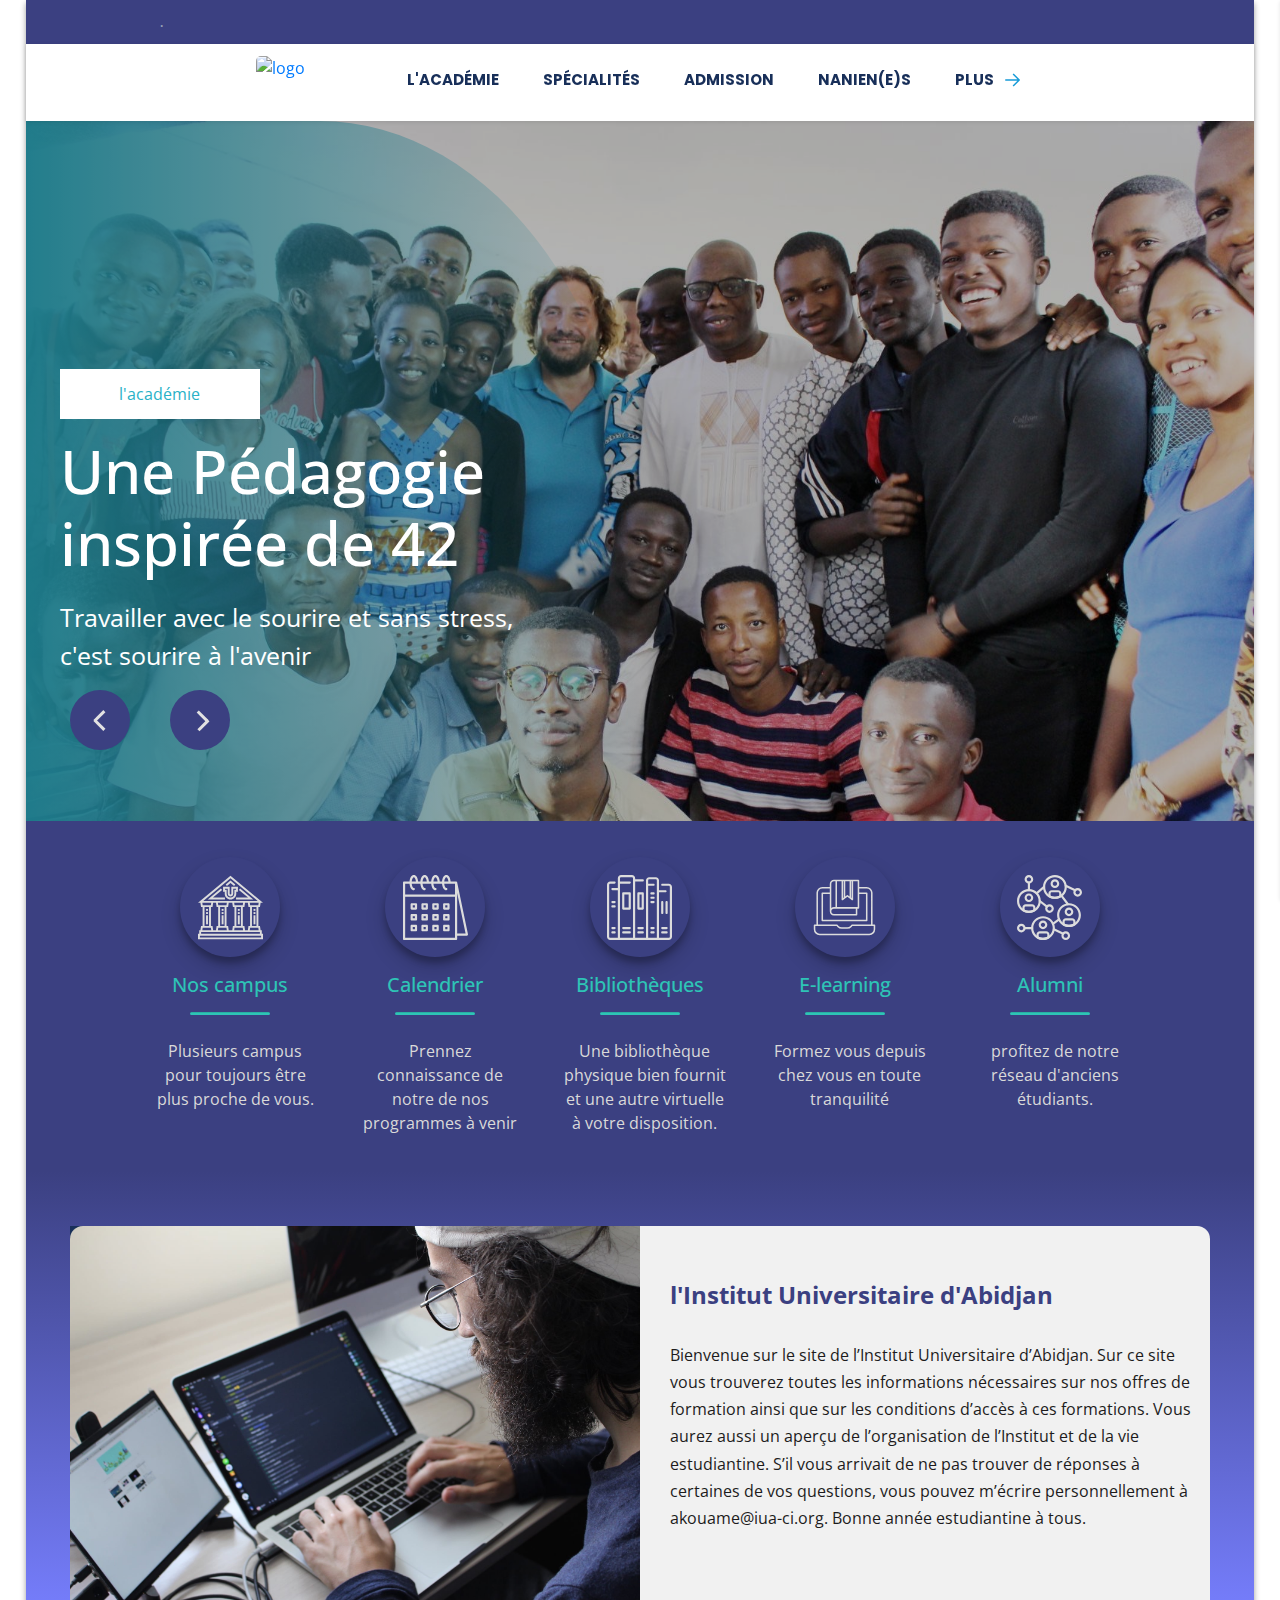
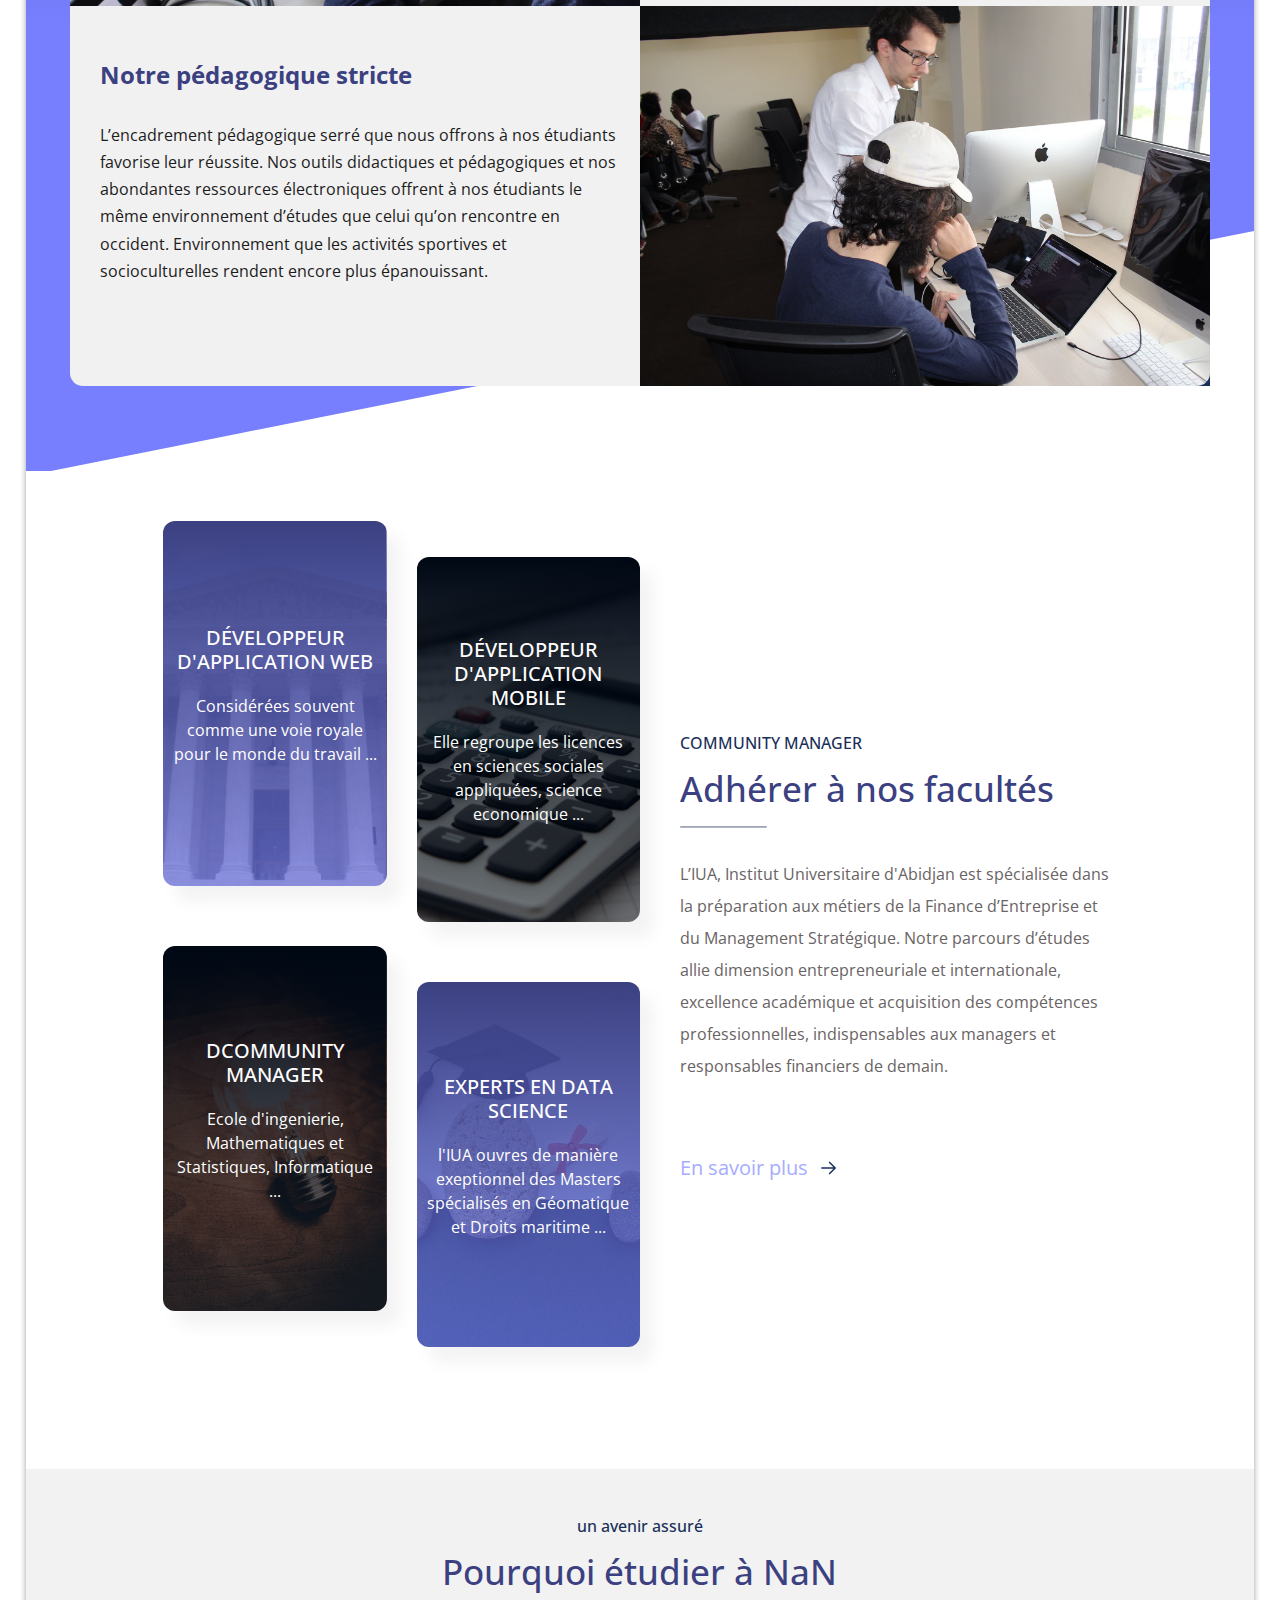
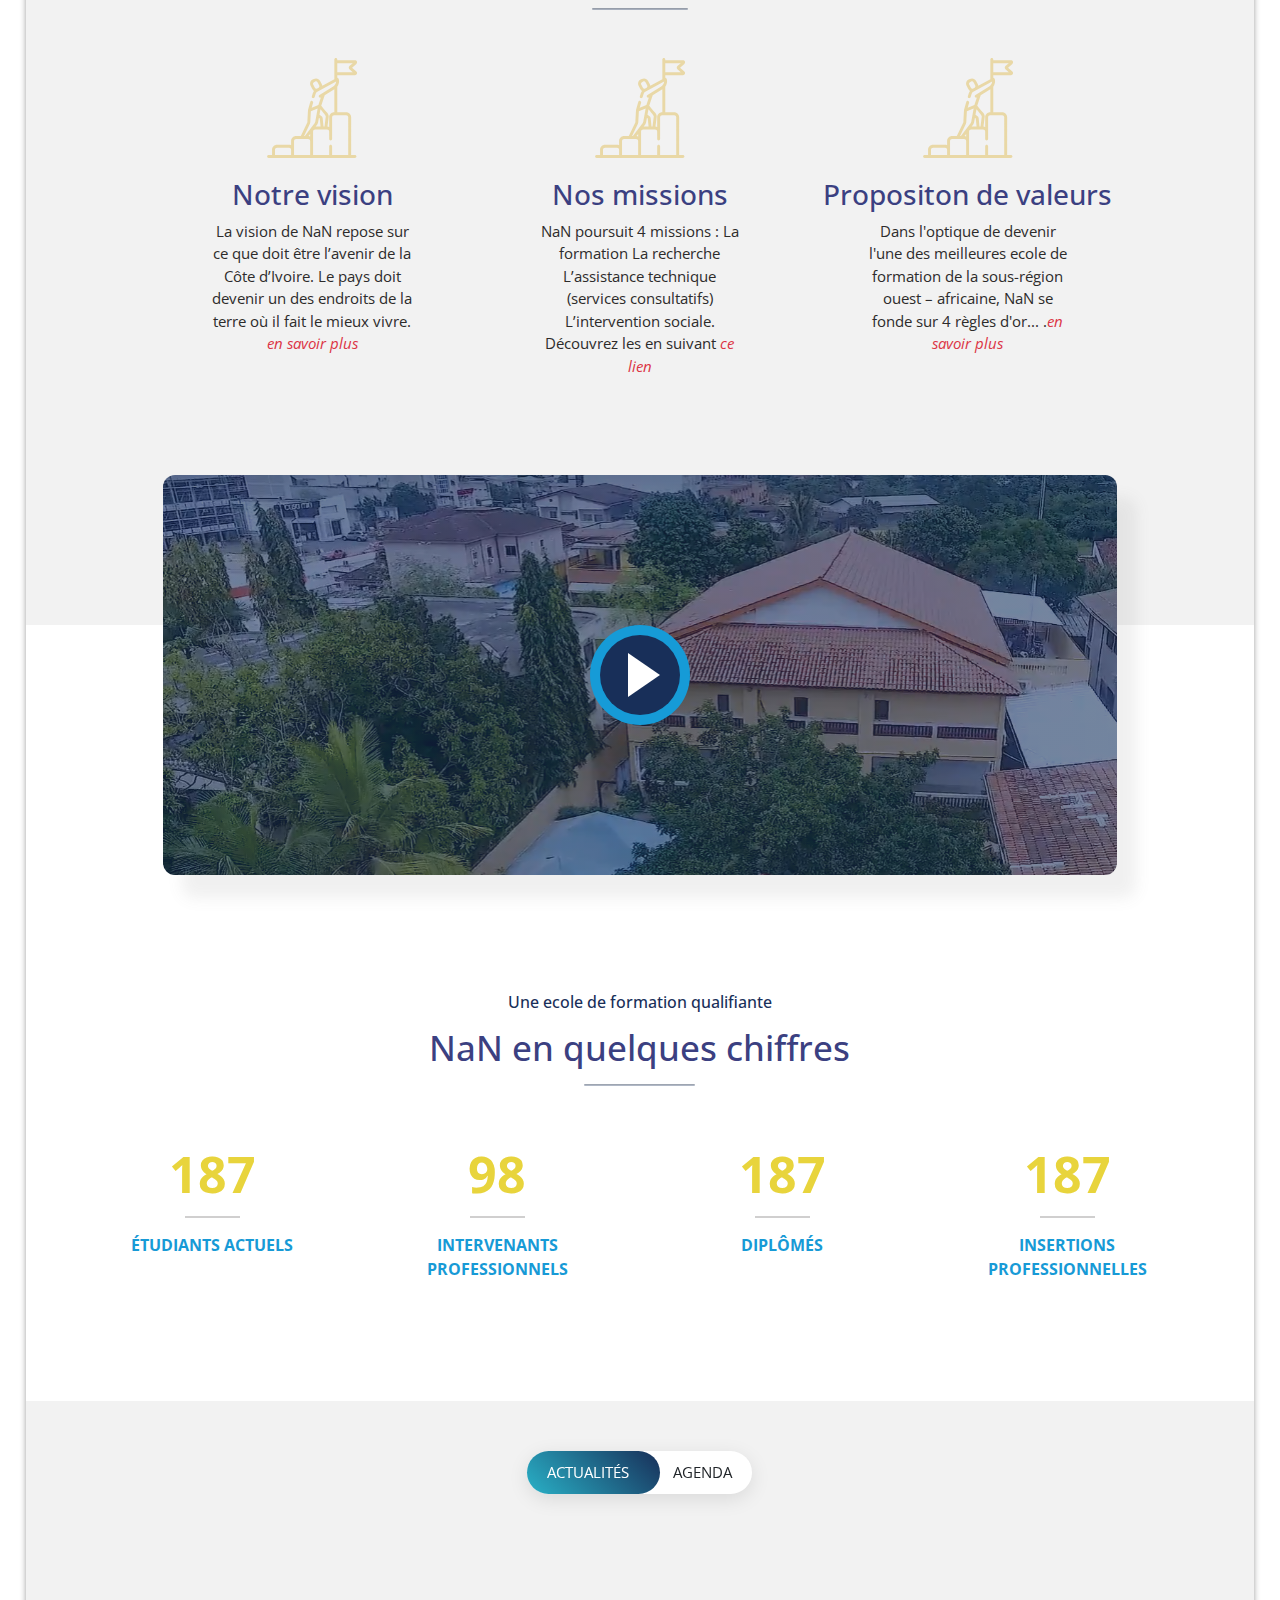
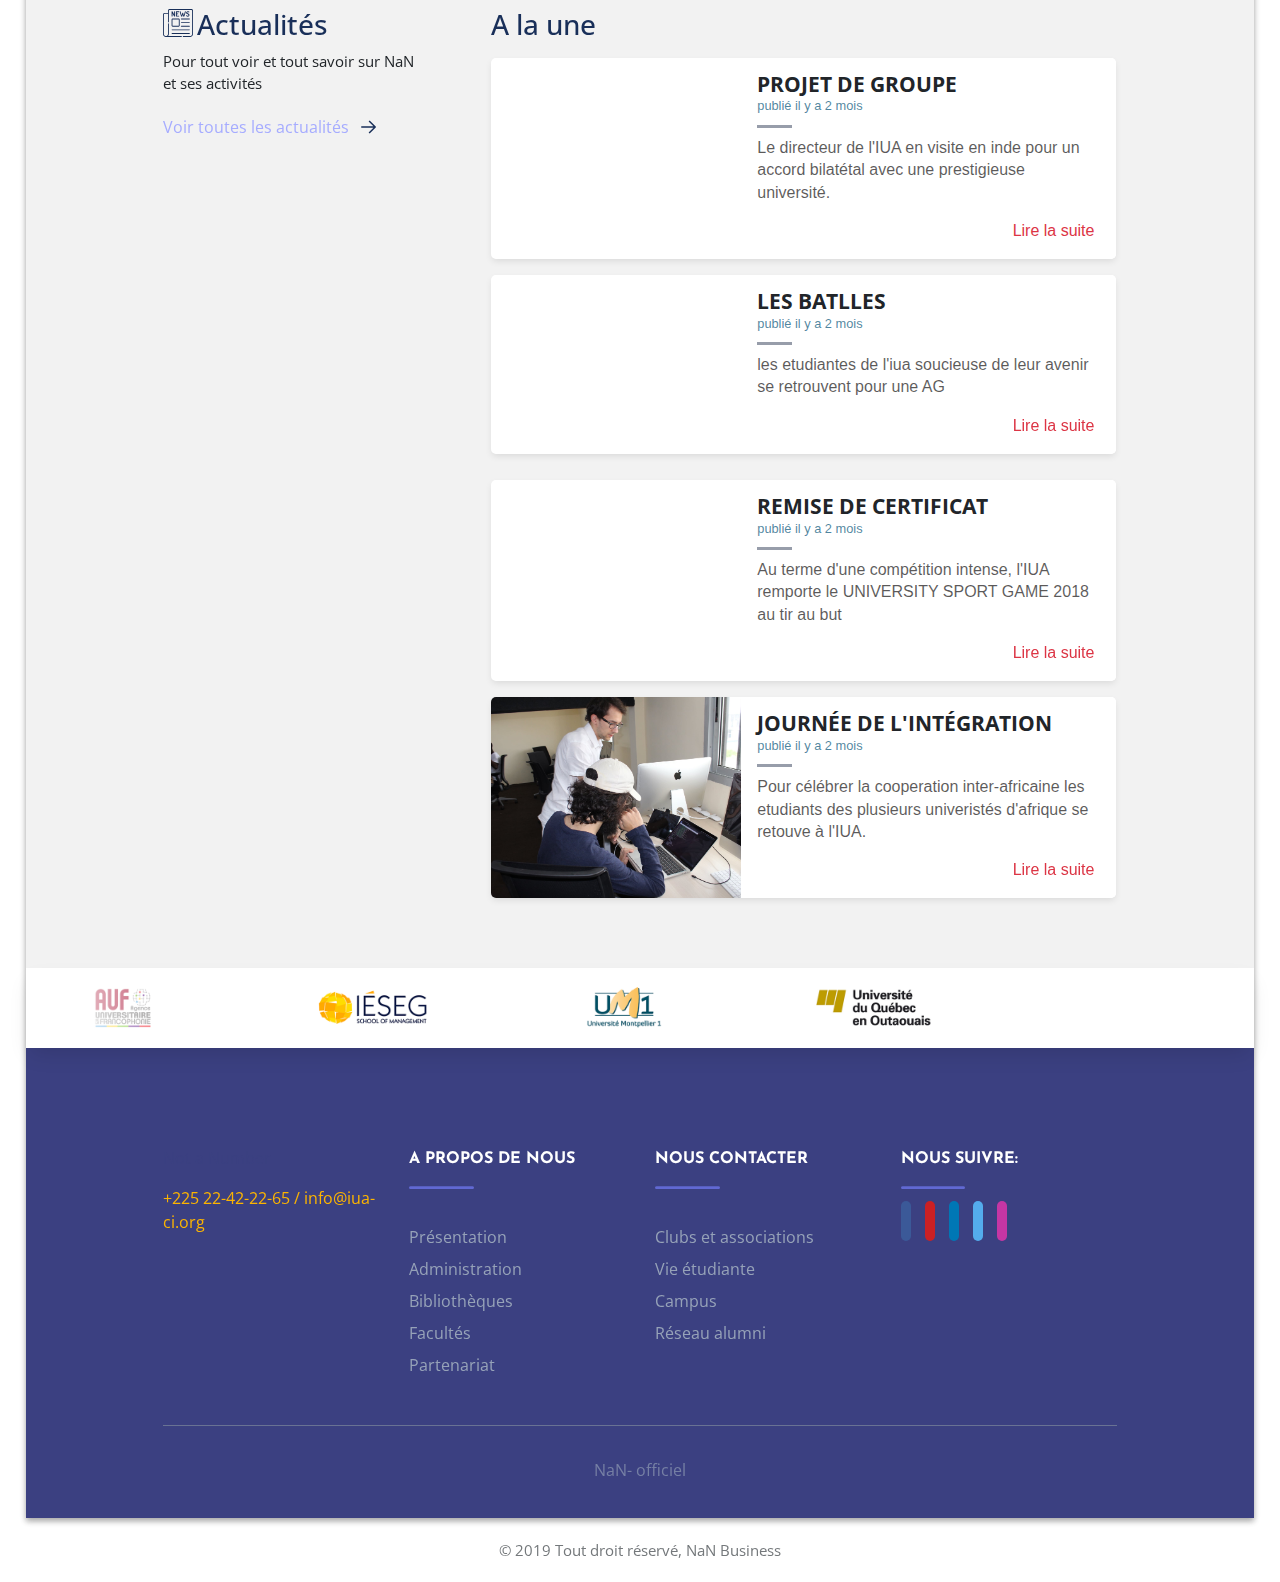
==== commit d4dcd7a7: "modification" ====
--- a/index.html
+++ b/index.html
@@ -100,7 +100,7 @@
                     <div class="container-fluid" style="position: relative;">
                         <div style="position: absolute; top: -10px;left: 40px;">
                             <a href="#">
-                                <img src="ressources/images/logo-iua.png"  class="img-fluid liua" id='Logo' alt="logo">
+                                <img src="ressources/images/logo-nan.png"  class="img-fluid liua" id='Logo' alt="logo">
                             </a>
                         </div>
                         <ul>
@@ -136,7 +136,7 @@
                                             <div class="col-3 br-dc1">
                                                 <h5 class="sous-menu_title cl_blue-iua">développeur d'application web</h5>
                                                 <ol>
-                                                    <li class="mb-3"><a href="#">Front End</a></li>
+                                                    <li class="mb-3"><a href="specialite/index.html">Front End</a></li>
                                                     <li class="mb-3"><a href="#" >Javascript</a></li>
                                                     <li class="mb-3"><a href="#">Python</a></li>
                                                     <li class="mb-3"><a href="#">Goland</a></li>
@@ -783,7 +783,7 @@
                         <div class="col-xs-12 col-sm-6 col-md-6 col-lg-6 faculty1 mb-4">
                             <a href="#">
                                 <div class="facultyStyle1 card-1">
-                                    <h5 style="margin-bottom: 20px;">sciences juridiques & politiques</h5>
+                                    <h5 style="margin-bottom: 20px;">DÉVELOPPEUR D'APPLICATION WEB</h5>
                                     <p>
                                             Considérées souvent comme une voie royale pour le monde du travail ...
                                     </p>
@@ -793,7 +793,7 @@
                         <div class="col-xs-12 col-sm-6 col-md-6 col-lg-6 faculty2 mb-4">
                             <a href="#">
                                 <div class="facultyStyle1 facultyStyle2 card-1">
-                                    <h5 style="margin-bottom: 20px;">sciences économiques & sociales</h5>
+                                    <h5 style="margin-bottom: 20px;">DÉVELOPPEUR D'APPLICATION MOBILE</h5>
                                     <p>
                                             Elle regroupe les licences en sciences sociales appliquées, 
                                             science economique ...
@@ -806,7 +806,7 @@
                         <div class="col-xs-12 col-sm-6 col-md-6 col-lg-6 faculty1 mb-4">
                             <a href="#" class="azerty">
                                 <div class="facultyStyle1  facultyStyle4 card-1">
-                                    <h5 style="margin-bottom: 20px;">sciences  & technologies</h5>
+                                    <h5 style="margin-bottom: 20px;">DCOMMUNITY MANAGER</h5>
                                     <p>
                                             Ecole d'ingenierie, Mathematiques et Statistiques, Informatique ...
                                     </p>
@@ -816,7 +816,7 @@
                         <div class="col-xs-12 col-sm-6 col-md-6 col-lg-6 faculty2 mb-4 text-center">
                             <a href="#">
                                 <div class="facultyStyle3 card-1">
-                                    <h5 style="margin-bottom: 20px;">nouveaux masters</h5>
+                                    <h5 style="margin-bottom: 20px;">EXPERTS EN DATA SCIENCE</h5>
                                     <p>
                                             l'IUA ouvres de manière exeptionnel des Masters spécialisés en 
                                             Géomatique et Droits maritime ...
@@ -829,7 +829,7 @@
         
                 <div class="facultiesTextAside">
                     <div class="divInside">
-                        <h6 class="cl_indigo-iua" >Une diversité de formation</h6>
+                        <h6 class="cl_indigo-iua" >COMMUNITY MANAGER</h6>
                         <h2 class=" cl_blue-iua my-title" style="margin: 15px 0px;">Adhérer à nos facultés</h2>
                         <hr class="my-sdivider">
                         <p>
@@ -839,7 +839,7 @@
                                   et acquisition des compétences professionnelles,
                                  indispensables aux managers et responsables financiers de demain.
                         </p>
-                        <a class="link link--arrowed hover--none" href="#" style="font-size: 20px;">S'incrire
+                        <a class="link link--arrowed hover--none" href="specialite/index.html" style="font-size: 20px;">En savoir plus
                             <svg class="arrow-icon" xmlns="http://www.w3.org/2000/svg" width="32" height="32" viewBox="0 0 32 32">
                                 <g fill="none" stroke="#192f59" stroke-width="1.5" stroke-linejoin="round" stroke-miterlimit="10">
                                 <circle class="arrow-icon--circle" cx="16" cy="16" r="15.12"></circle>
@@ -857,23 +857,23 @@
                     <div class="row">
                         <div class="col-md-12 mt-5 mb-5">
                             <h6  class="celf cl_indigo-iua">un avenir assuré</h6>
-                            <h2 class="celf cl_blue-iua my-title" >Pourquoi étudier à Iua</h2>
+                            <h2 class="celf cl_blue-iua my-title" >Pourquoi étudier à NaN</h2>
                             <hr class="my-divider">
                         </div>
                         <div class="col-xs-12 col-sm-12 col-md-4 col-lg-4 celf mb-5">
                             <img src="ressources/images/icons/goal.svg" class="img-fluid img-icon">
                             <h3 class="cl_blue-iua">Notre vision</h3>
-                            <p >La vision de l’IUA repose sur ce que doit être l’avenir de la Côte d’Ivoire. Le pays doit devenir un des endroits de la terre où il fait le mieux vivre. <a href="#" >en savoir plus</a></p>
+                            <p >La vision de NaN repose sur ce que doit être l’avenir de la Côte d’Ivoire. Le pays doit devenir un des endroits de la terre où il fait le mieux vivre. <a href="#" >en savoir plus</a></p>
                         </div>
                         <div class="col-xs-12 col-sm-12 col-md-4 col-lg-4 celf mb-5">
                             <img src="ressources/images/icons/goal.svg" class="img-fluid img-icon">
                             <h3 class="cl_blue-iua">Nos missions</h3>
-                            <p >L’IUA poursuit 4 missions : La formation La recherche L’assistance technique (services consultatifs) L’intervention sociale. Découvrez les en suivant <a href="#" > ce lien</a></p>
+                            <p >NaN poursuit 4 missions : La formation La recherche L’assistance technique (services consultatifs) L’intervention sociale. Découvrez les en suivant <a href="#" > ce lien</a></p>
                         </div>
                         <div class="col-xs-12 col-sm-12 col-md-4 col-lg-4 celf mb-5">
                             <img src="ressources/images/icons/goal.svg" class="img-fluid img-icon">
                             <h3 class="cl_blue-iua">Propositon de valeurs</h3>
-                            <p>Dans l'optique de devenir l'une des meilleures universités privées de la sous-région ouest – africaine, L'IUA se fonde sur 4 règles d'or... .<a href="#" >en savoir plus</a></p>
+                            <p>Dans l'optique de devenir l'une des meilleures ecole de formation de la sous-région ouest – africaine, NaN se fonde sur 4 règles d'or... .<a href="#" >en savoir plus</a></p>
                         </div>
                     </div>
                 </div>
@@ -898,8 +898,8 @@
                 <div class="container">
                     <div class="row text-center">
                         <div class="col-md-12 mt-5 mb-5 text-center">
-                            <h6  class=" cl_indigo-iua">une université qualifiante</h6>
-                            <h2 class=" cl_blue-iua my-title" >L'IUA en quelques chiffres</h2>
+                            <h6  class=" cl_indigo-iua">Une ecole de formation qualifiante</h6>
+                            <h2 class=" cl_blue-iua my-title" >NaN en quelques chiffres</h2>
                             <hr class="my-divider">
                         </div>
                         <div class="col-xs-12 col-sm-6 col-md-3 col-lg-3">
@@ -961,7 +961,7 @@
                                         <h3 class="cl_indigo-iua">Actualités</h3>
                                     </div>
                                     <p class="actu-text">
-                                       Pour tout voir et tout savoir sur l'IUA et ses activités 
+                                       Pour tout voir et tout savoir sur NaN et ses activités 
                                     </p>
                                     <a class="link link--arrowed hover--none" href="#">Voir toutes les actualités
                                         <svg class="arrow-icon" xmlns="http://www.w3.org/2000/svg" width="32" height="32" viewBox="0 0 32 32">
@@ -976,10 +976,10 @@
                                     <h3 class="mt-3 cl_indigo-iua">A la une</h3>
                                     <div class="blog-card">
                                         <div class="meta">
-                                            <div class="photo" style="background-image: url(ressources/images/actu1.jpg)"></div>
+                                            <div class="photo" style="background-image: url(ressources/images/IMG_student.jpeg)"></div>
                                         </div>
                                         <div class="description">
-                                            <h1>ACCORD DE COOPERATION</h1>
+                                            <h1>PROJET DE GROUPE</h1>
                                             <small style="color: #206485c7">publié il y a 2 mois</small>
                                             <p> Le directeur de l'IUA en visite en inde pour un accord bilatétal avec une prestigieuse université.</p>
                                             <p class="read-more">
@@ -989,10 +989,10 @@
                                     </div>
                                     <div class="blog-card">
                                         <div class="meta">
-                                            <div class="photo" style="background-image: url(ressources/images/celluleFeminine.jpeg);"></div>
+                                            <div class="photo" style="background-image: url(ressources/images/imag-eleve.jpeg);"></div>
                                         </div>
                                         <div class="description">
-                                            <h1>CELLULE FÉMININE IUA</h1>
+                                            <h1>LES BATLLES</h1>
                                             <small style="color: #206485c7">publié il y a 2 mois</small>
                                             <p> les etudiantes de l'iua soucieuse de leur avenir se retrouvent pour une AG</p>
                                             <p class="read-more">
@@ -1005,10 +1005,10 @@
                                 <div class="col-xs-12 col-sm-12 col-md-12 col-lg-8 actualités">
                                     <div class="blog-card">
                                         <div class="meta">
-                                            <div class="photo" style="background-image: url(ressources/images/sport.jpeg);"></div>
+                                            <div class="photo" style="background-image: url(ressources/images/nan-img.jpeg);"></div>
                                         </div>
                                         <div class="description">
-                                            <h1>UNIVERSITY SPORT GAME 2018</h1>
+                                            <h1>REMISE DE CERTIFICAT</h1>
                                             <small style="color: #206485c7">publié il y a 2 mois</small>
                                             <p> 
                                                 Au terme d'une compétition intense, l'IUA remporte le UNIVERSITY SPORT GAME 2018 au tir au but
@@ -1020,7 +1020,7 @@
                                     </div>
                                     <div class="blog-card">
                                         <div class="meta">
-                                            <div class="photo" style="background-image: url(ressources/images/maire.jpeg);"></div>
+                                            <div class="photo" style="background-image: url(ressources/images/etudiantes.JPG);"></div>
                                         </div>
                                         <div class="description">
                                             <h1>JOURNÉE DE L'INTÉGRATION</h1>
@@ -1154,23 +1154,18 @@
                     <div class="row">
                         <div class="col-xs-12 col-sm-6 col-md-6 col-lg-3 mb-4">
                             <div class="mb-4">
-                                <img src="ressources/images/iua.png" class="img-fluid" alt="" style="max-height: 100px;border-radius: 5px;"/>
+                                <img src="ressources/images/logo-nan.png" class="img-fluid" alt="" style="max-height: 100px;border-radius: 5px;"/>
                             <!-- <img src="ressources/images/iua.png" class="img-fluid" alt=""> -->
                         </div>
                             <ul class="footer-block_group1">
-                                <li class="mg cl_blue-iua"><a>Institut Universitaire d'Abidjan</a></li>
-                                <li><a>Du lundi au vendredi: 9h00 - 17h00</a></li>
-                                <li class="mg"><a>Samedi et dimanche: 11h00 - 15h00</a></li>
-                                <li><a>7e Tranche, rue L40 01 BP </a></li>
-                                <li><a>II Plateaux</a></li>
-                                <li class="mg"><a>12159 Abidjan 01</a></li>
+                                <li class="mg cl_blue-iua"><a>Not a Number</a></li>
                                 <li class="mg cl_yellow mt-3">+225 22-42-22-65 / info@iua-ci.org</li>
                                 <li class="mg cl_yellow"></li>
                             </ul>
                             <!-- <hr class="horizontal-bar"> -->
                         </div>
                         <div class="col-xs-12 col-sm-6 col-md-6 col-lg-3 mb-4 foot-mgtop">
-                            <h5>L'institut</h5>
+                            <h5>A propos de nous</h5>
                             <hr class="horizontal-bar">
                             <ul class="pdt-20">
                                 <li class="mg"><a href="">Présentation</a></li>
@@ -1181,7 +1176,7 @@
                             </ul>
                         </div>
                         <div class="col-xs-12 col-sm-6 col-md-6 col-lg-3 mb-4 foot-mgtop">
-                            <h5>vie universitaire</h5>
+                            <h5>nous contacter</h5>
                             <hr class="horizontal-bar">
                             <ul class="pdt-20">
                                 <li class="mg"><a href="">Clubs et associations</a></li>
@@ -1191,15 +1186,8 @@
                             </ul>
                         </div>
                         <div class="col-xs-12 col-sm-6 col-md-6 col-lg-3 mb-4 foot-mgtop">
-                            <h5>Liens utiles</h5>
+                            <h5>nous suivre:</h5>
                             <hr class="horizontal-bar">
-                            <ul class="pdt-20">
-                                <li class="mg"><a href="">Documents administratifs</a></li>
-                                <li class="mg"><a href="">Candidature en ligne</a></li>
-                                <li class="mg"><a href="">Conditions d'admision</a></li>
-                                <li class="mg"><a href="">Bourse</a></li>
-                                <li class="mg mt-3 cl_yellow">Nos réseaux sociaux</li>
-                            </ul>
                             <ul class="foot-social_media">
                                 <li><a href="#" class=""><ion-icon name="logo-facebook" class="foot-face"></ion-icon></a></li>
                                 <li><a href="#" class="social"><ion-icon name="logo-youtube" class="foot-tube"></ion-icon></a></li>
@@ -1212,7 +1200,7 @@
                             <hr style="background:#939fb6a8">
                         </div>
                         <div class="col-md-12 text-center">
-                            <p style="color:#939fb6a8">IUA - officiel</p>
+                            <p style="color:#939fb6a8">NaN- officiel</p>
                             
                         </div>
                     </div>
--- a/ressources/css/main.css
+++ b/ressources/css/main.css
@@ -152,7 +152,7 @@
 }
 
 .top-bar ul li a{
-    color: #96a2b8;
+    color: #000;
     font-size: 16px;
     transition: .3s ease;
 }
@@ -493,7 +493,7 @@
     margin-left: -30px;
     margin-top: -30px;
     border-radius: 50%;
-    background: #192f59;
+    background: #3b4081;
     -webkit-transition: background-color 0.3s;
     transition: background-color 0.3s;
     cursor: pointer;
@@ -504,7 +504,7 @@
 }
   
 .slider__control:hover {
-    background-color: #179bd7;
+    background-color: #CBF3D2;
 }
   
 .slider__control-line {
@@ -711,7 +711,7 @@
 
 /*-- block1 /*********************************************/
 .block1{
-    background:linear-gradient(#192f59,#192f59,#192f59), url('https://cdn.pixabay.com/photo/2015/12/01/15/43/black-1072366_1280.jpg');
+    background:linear-gradient(#3b4081,#3b4081,#3b4081), url('https://cdn.pixabay.com/photo/2015/12/01/15/43/black-1072366_1280.jpg');
     z-index: 9999;
 }
 
@@ -726,10 +726,11 @@
     /* border-left:2px solid #b89f06; */
     padding-left: 10px;
     text-align: center;
+    color: #d9d9d9;
 }
 
 .block1 hr{
-    background: #b89f06;
+    background: #2EC4B6;
     height: 2px;
     border-radius: 50px;
     width: 80px;
@@ -744,7 +745,7 @@
 }
 
 .block1 .icon{
-    background: #33476b; 
+    background: #3b4081; 
     height:100px; 
     width: 100px;
     border-radius:50%;
@@ -759,12 +760,12 @@
 }
 
 .block1 .icon_text h5 a{
-    color: #b89f06;
+    color: #2EC4B6;
     font-family: 'Open Sans', sans-serif;
 }
 
 .block1 .icon_text h5 a:hover{
-    color:#169bd7;
+    color:#2EC4B6;
 }
 
 
@@ -785,7 +786,7 @@
 .block15{
     min-height: 900px;
     position: relative;
-    background:linear-gradient(#182f59,#15a9e6,#15a9e6);
+    background:linear-gradient(#3b4081,#777fff,#777fff);
     /* s  #b89f07 */
 }
 
@@ -1242,13 +1243,13 @@
 }
 
 .facultyStyle1{
-    background: linear-gradient(#192f5cb0, #179bd7), url(../images/justice.jpg);
+    background: linear-gradient(#3b4081, #7780ffa6), url(../images/justice.jpg);
     background-size: cover;
     background-position: bottom;
 }
 
 .facultyStyle3{
-    background: linear-gradient(#192f5cb0, #179bd7), url(../images/diplome.jpg);
+    background: linear-gradient(#3b4081, #7780ffa6), url(../images/diplome.jpg);
     background-size: cover;
     background-position: bottom;
 }
@@ -1259,7 +1260,7 @@
 }
 
 .facultyStyle2{
-    background: linear-gradient( #b8a0079f, #dbc93e), url(../images/economie.jpg);
+    background: linear-gradient( #000814, #00081486), url(../images/economie.jpg);
     background-size: cover;
     background-position: center;
     transition: all .3s ease;
@@ -1267,7 +1268,7 @@
 }
 
 .facultyStyle4{
-    background: linear-gradient( #b8a0079f, #dbc93e), url(../images/idea.jpg);
+    background: linear-gradient( #000814, #00081486), url(../images/idea.jpg);
     background-size: cover;
     background-position: right;
     transition: all .3s ease;
@@ -1435,7 +1436,7 @@
 }
 
 .horizontal-bar{
-    background: #179bd7;
+    background: #7780ffa6;
     height: 2px;
     width: 30%;
     border-radius: 20px;
@@ -1457,7 +1458,7 @@
 -------------------------------------------------------------*/
 
 .cl_blue-iua{
-    color: #179bd7;
+    color: #3b4081;
 }
 
 .cl_indigo-iua{
@@ -1465,7 +1466,7 @@
 }
 
 .bg_indigo-iua{
-    background-color: #192f59;
+    background-color: #3b4081;
 }
 
 .cl_blue-grey{
@@ -1514,7 +1515,7 @@
     BUTTONS 
 -------------------------------------------------------------*/
 .link {
-    color: #192f59;
+    color: #a6acff;
     cursor: pointer;
     font-weight: 400;
     text-decoration: none;
@@ -1590,3 +1591,8 @@
 
 
 
+
+
+
+
+
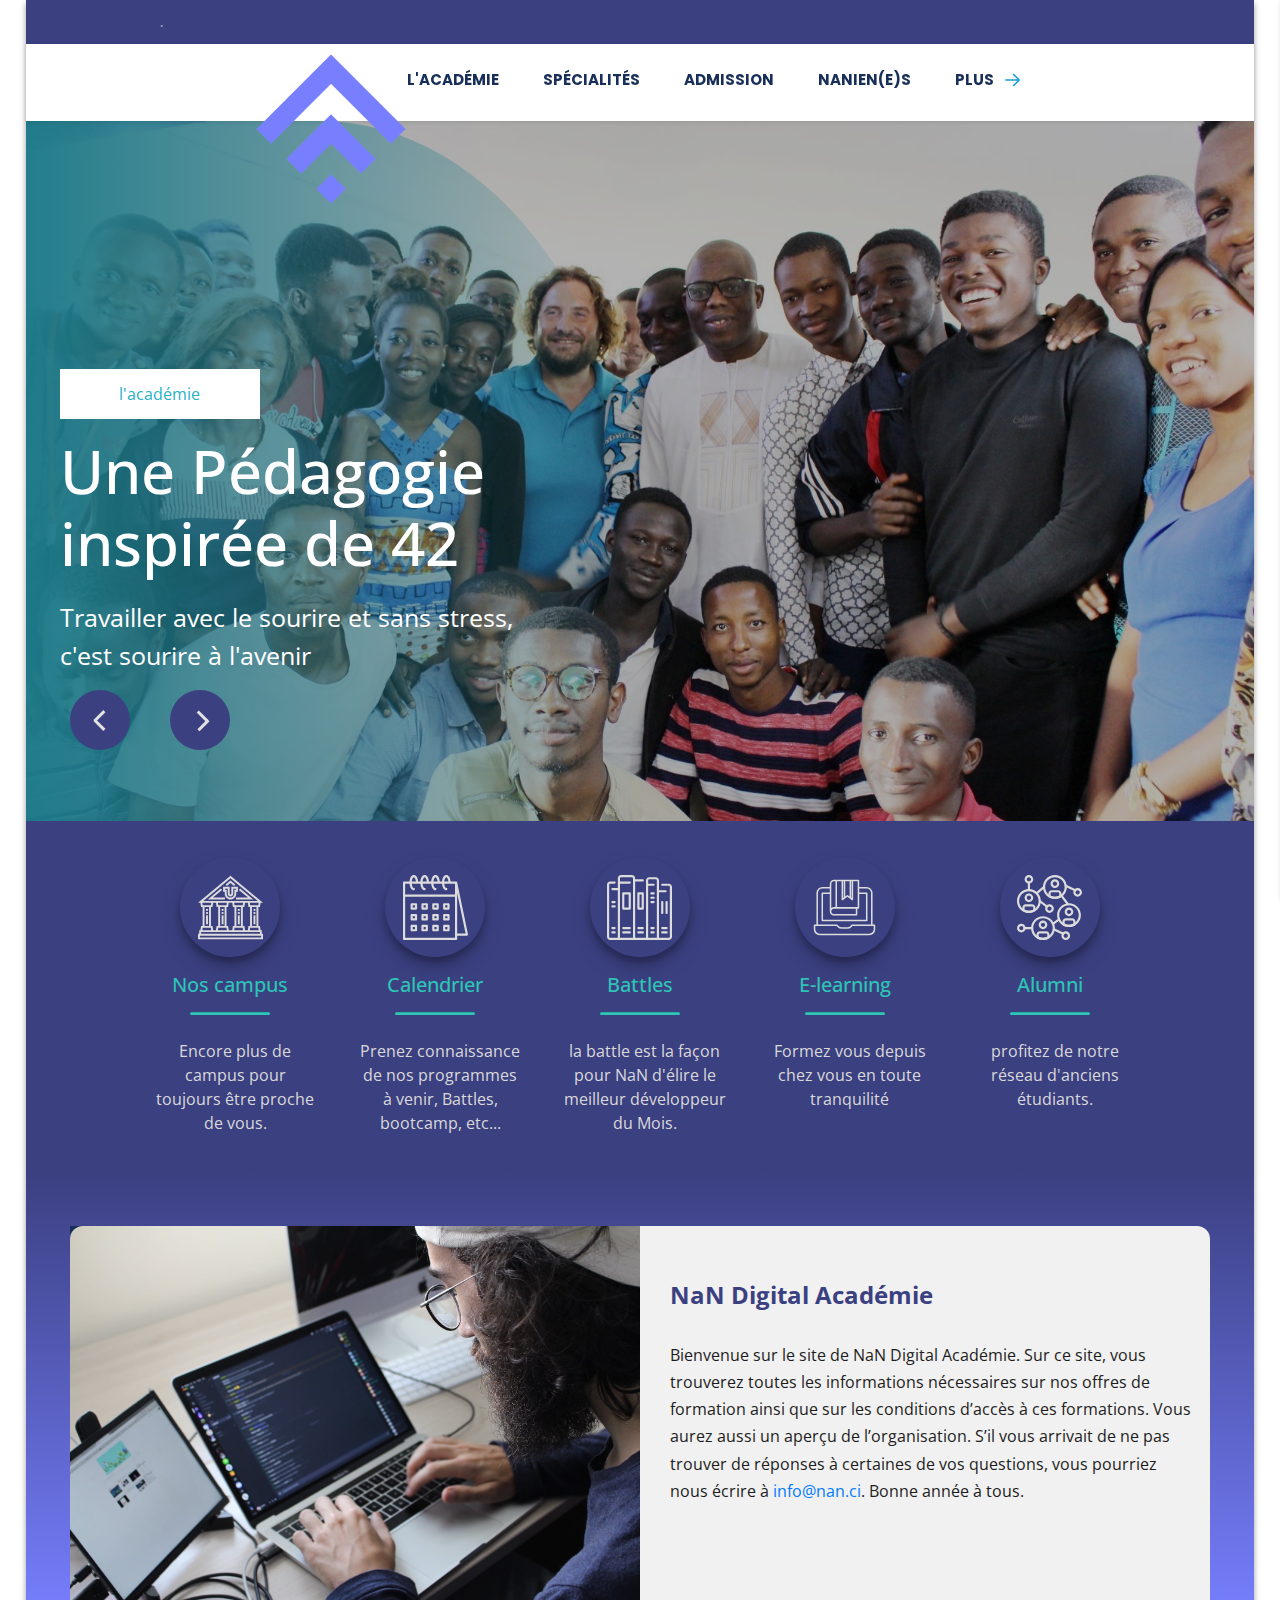
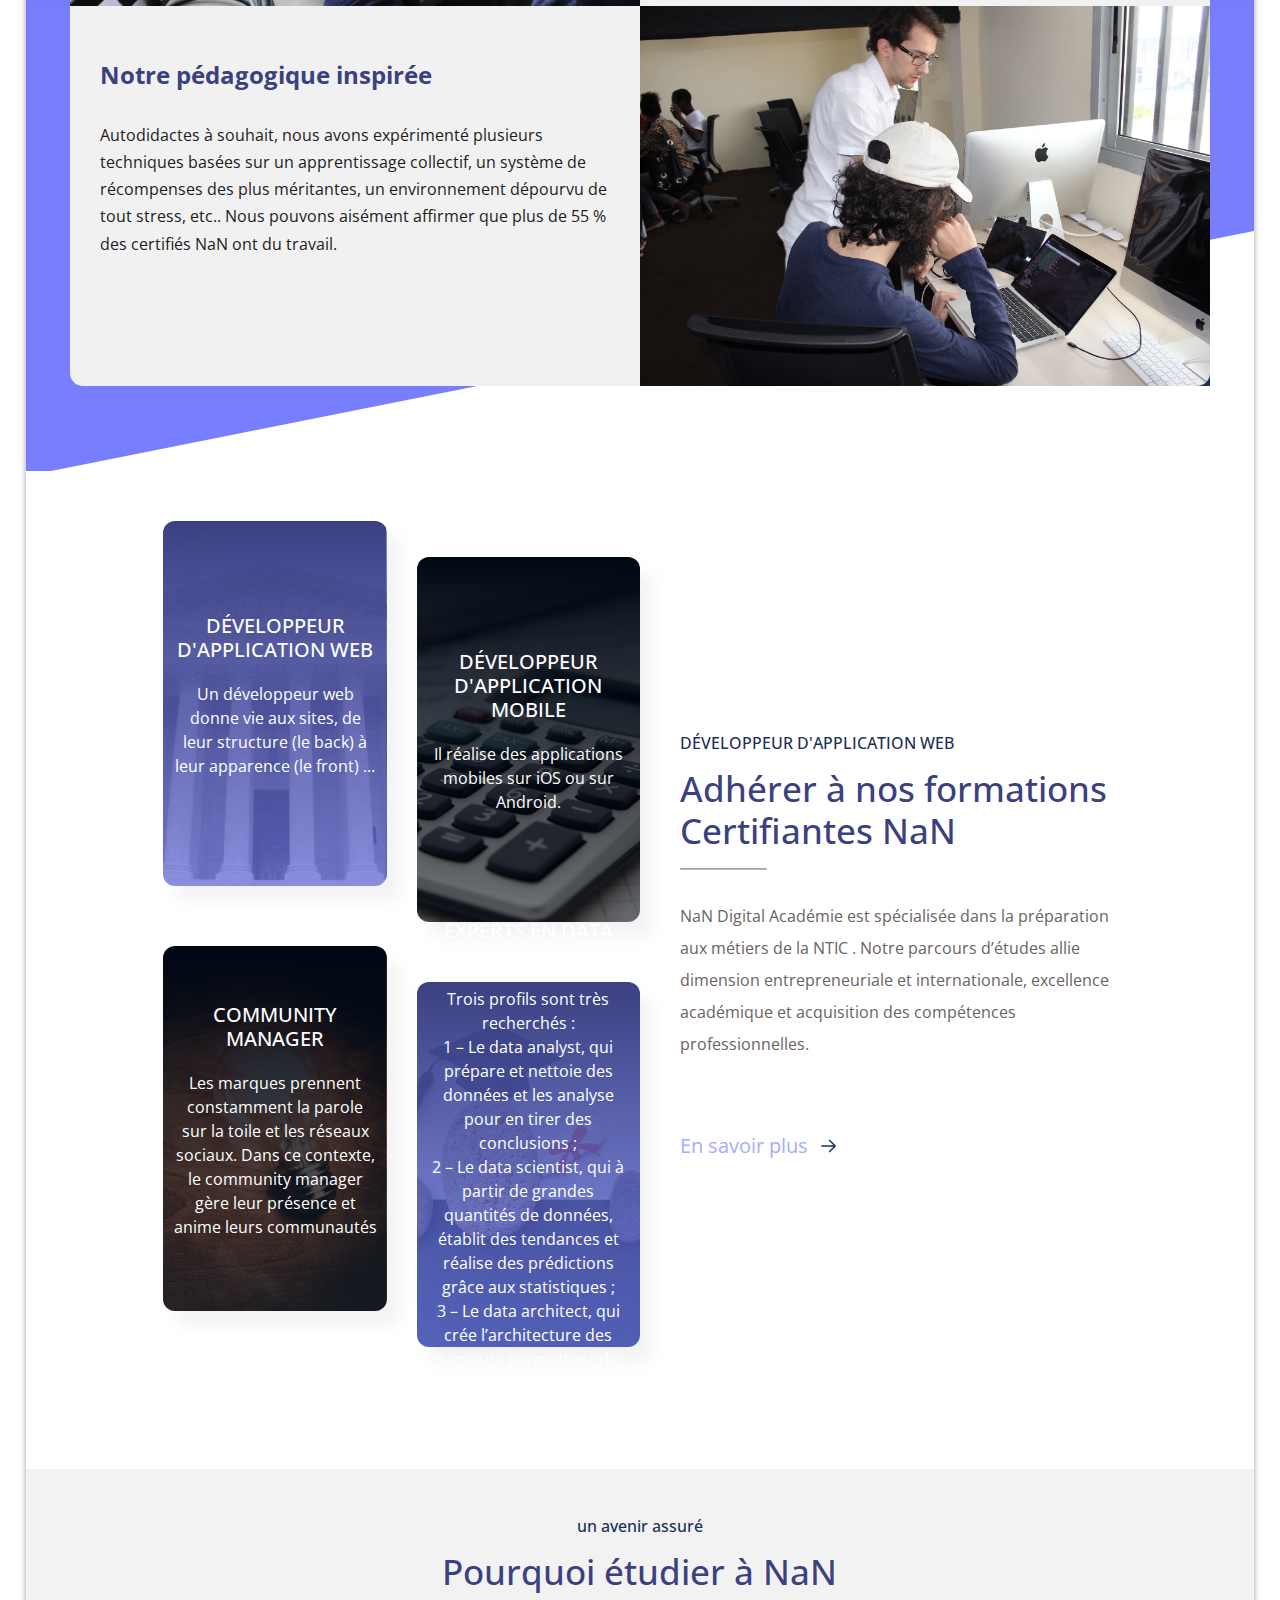
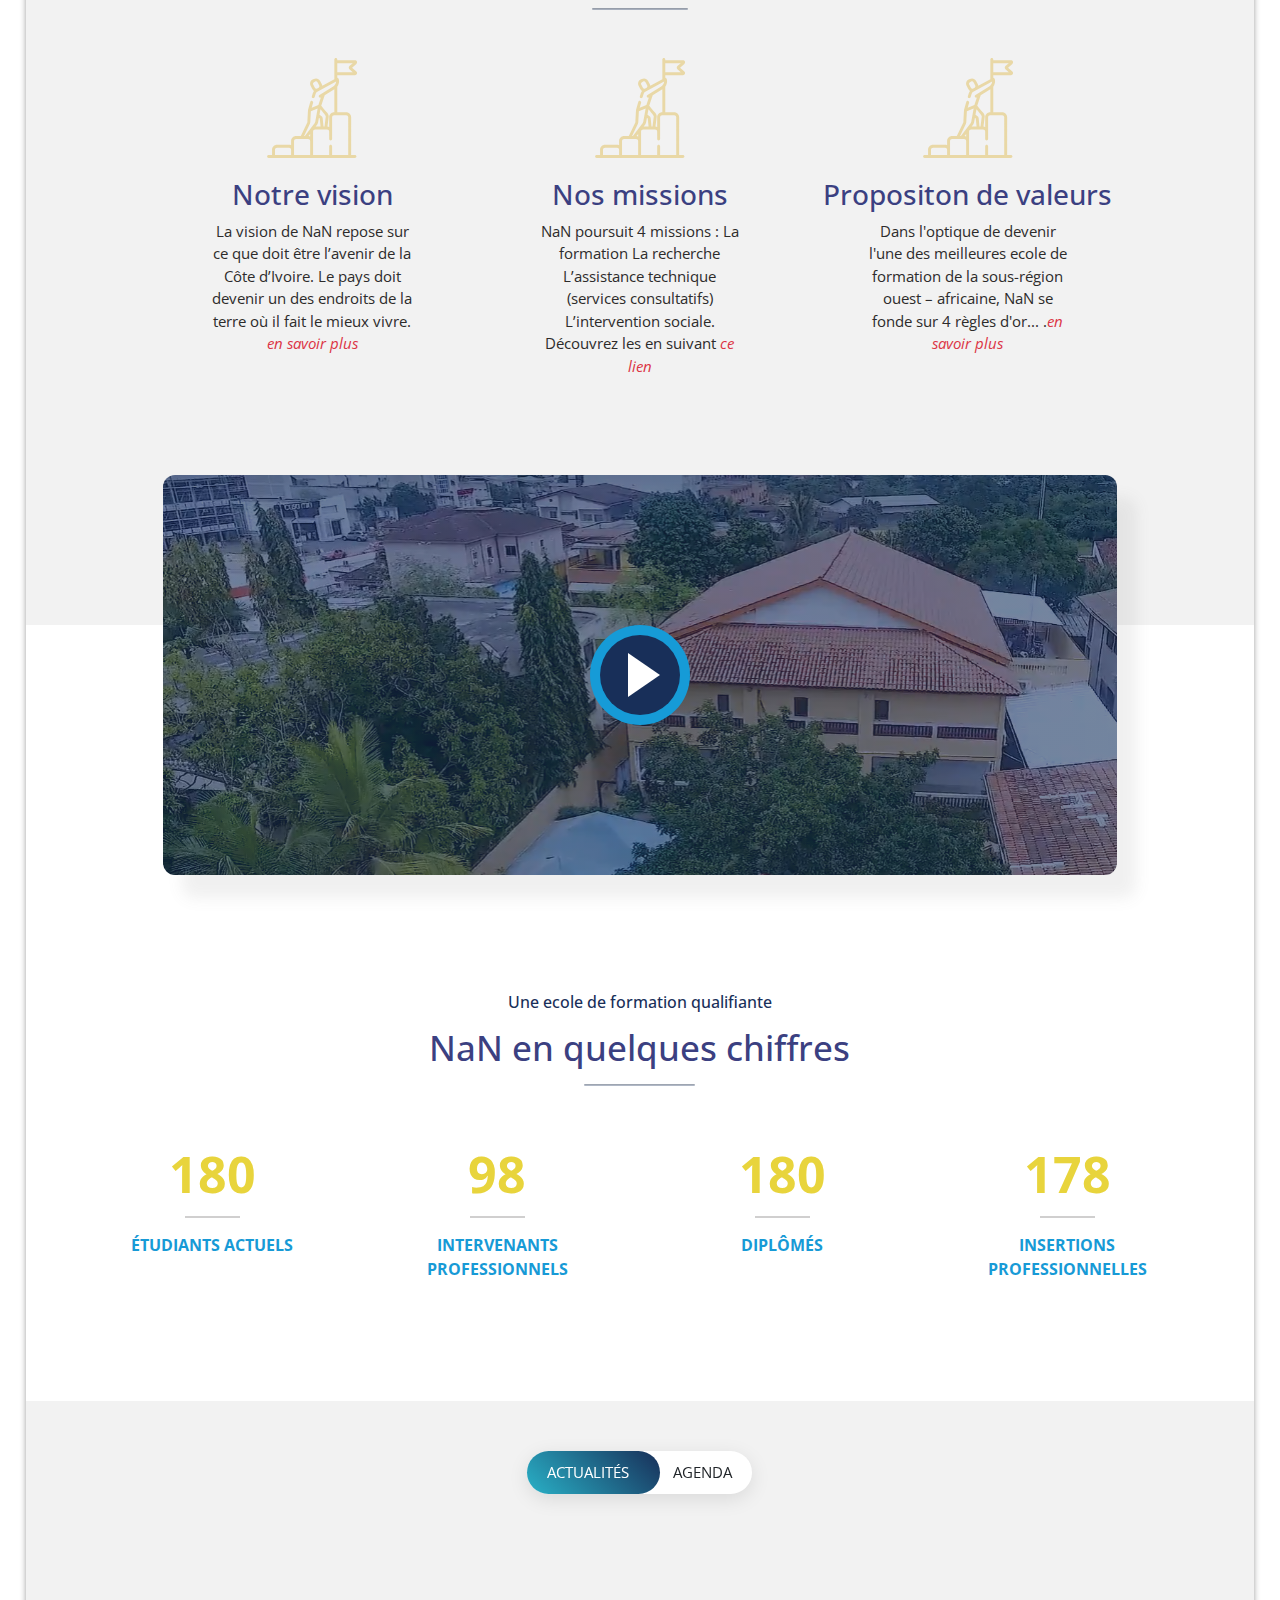
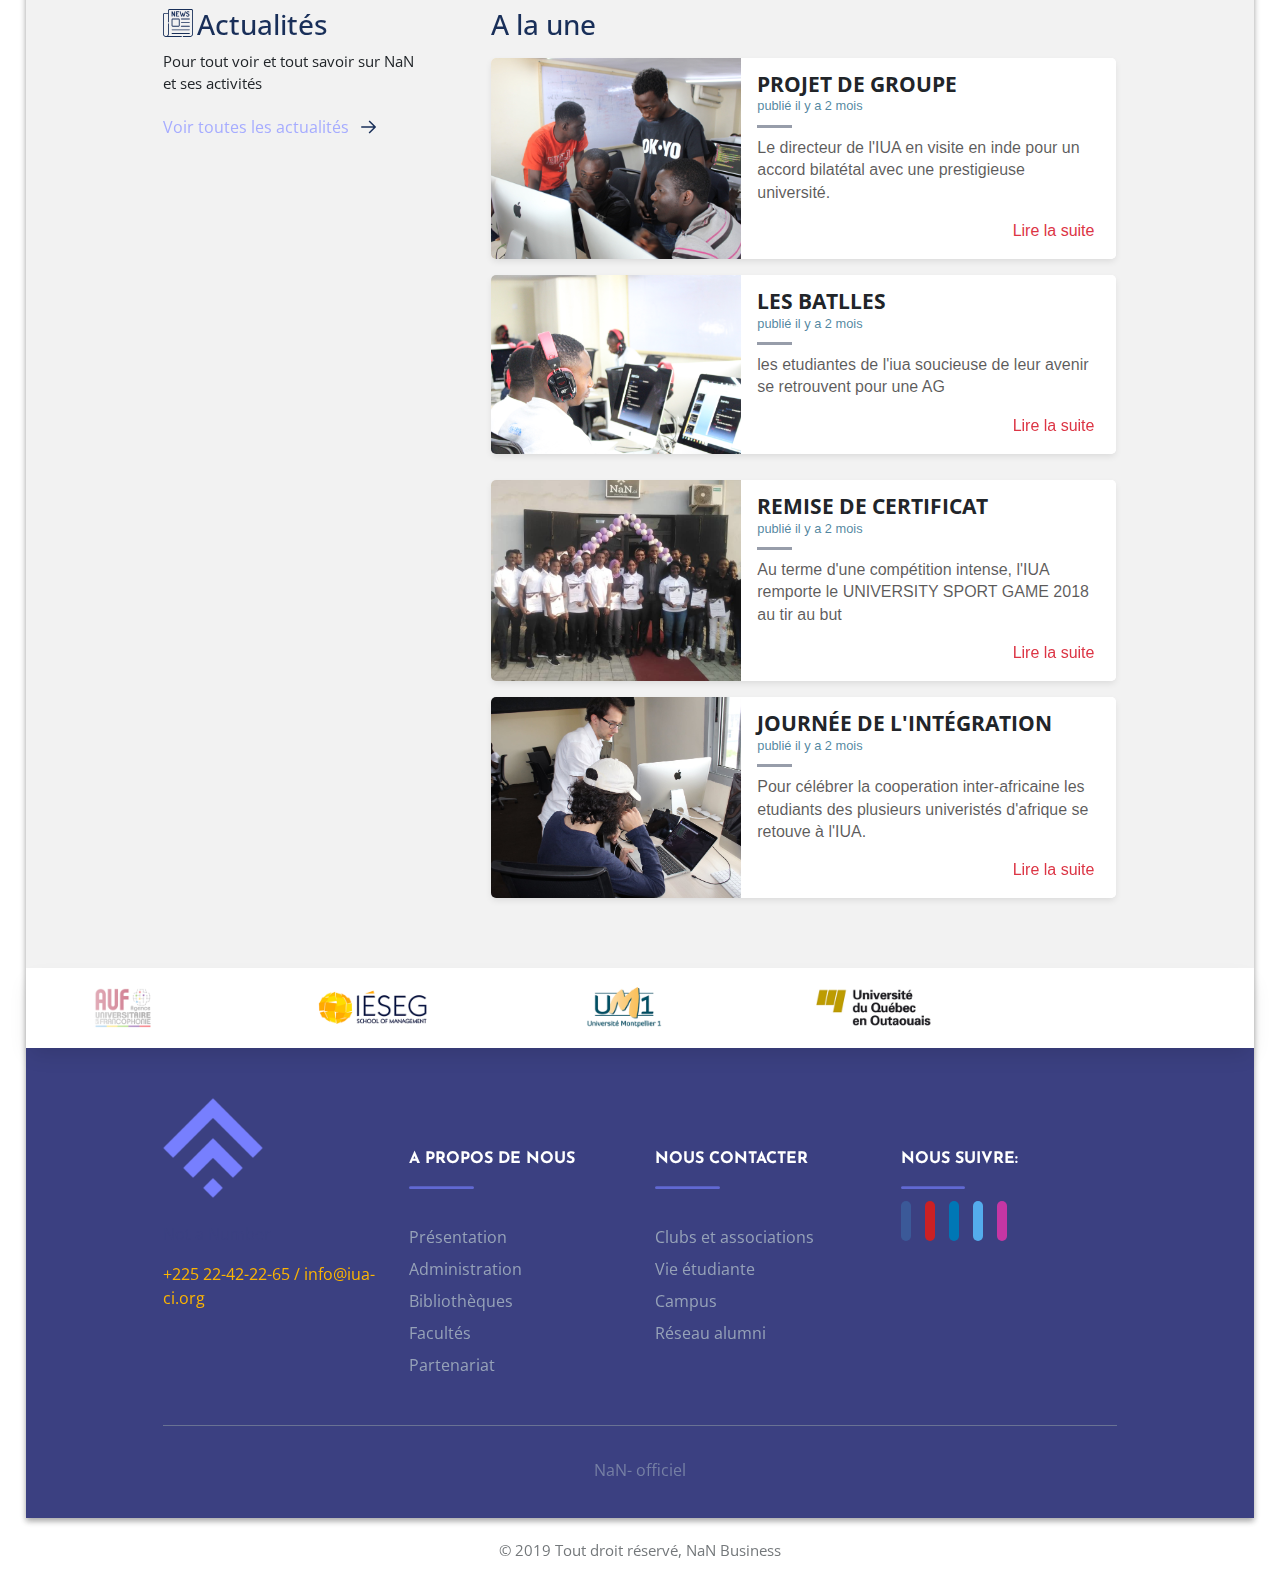
==== commit 2e724eaf: "add content" ====
--- a/index.html
+++ b/index.html
@@ -3,7 +3,7 @@
     <head>
         <meta charset="utf-8" />
         <meta http-equiv="X-UA-Compatible" content="IE=edge">
-        <title>iua</title>
+        <title>NaN Digital Académie</title>
         <meta name="viewport" content="width=device-width, initial-scale=1">
 
         <!-- favicons  ********************************************* -->
@@ -183,19 +183,19 @@
                                                 </div>
                                                 <div class="col-3 br-dc1">
                                                     <ol>
-                                                        <li class="mb-3"><a href="#">Demande d'admission</a></li>
+                                                        <li class="mb-3"><a href="#">Cours en Ligne: Inscription via <p style="color:#5865F2";>Discord</p></a></li>
                                                     </ol>
                                                 </div>
                                                 <div class="col-3 br-dc1">
                                                     <ol>
-                                                        <li class="mb-3"><a href="#">Pré-inscription</a></li><br>
+                                                        <li class="mb-3"><a href="#">Présentiel: Inscription via <p style="color:#5865F2";>Discord</p></a></li><br>
                                                     </ol>
                                                 </div>
-                                                <div class="col-3 br-dc1">
+                                                <!--<div class="col-3 br-dc1">
                                                     <ol>
                                                         <li class="mb-3"><a href="#">Inscription</a></li>
                                                     </ol>
-                                                </div>
+                                                </div> -->
                                                 
                                             </div>
                                     </div>
@@ -458,19 +458,19 @@
                             </li>
                             <li class="nav-item">
                                 <a class="nav-link" href="#">
-                                        Demande d'admission
-                                </a>
-                            </li>
-                            <li class="nav-item">
-                                <a class="nav-link" href="#">
-                                        Pré-inscription
-                                </a>
-                            </li>
-                            <li class="nav-item">
+                                    Cours en Ligne: Inscription via <p style="color:#5865F2";>Discord</p>
+                                </a>
+                            </li>
+                            <li class="nav-item">
+                                <a class="nav-link" href="#">
+                                    Présentiel: Inscription via <p style="color:#5865F2";>Discord</p>
+                                </a>
+                            </li>
+                             <!-- <li class="nav-item">
                                 <a class="nav-link" href="#">
                                         Inscription
                                 </a>
-                            </li>
+                            </li> -->
                         </ul>
                     </li>
                     <li class="nav-item nav-expand">
@@ -654,7 +654,7 @@
                                         <hr>
                                         <br>
                                         <p class=" block1-divp">
-                                            Plusieurs campus pour toujours être plus proche de vous.
+                                            Encore plus de campus pour toujours être proche de vous.
                                         </p>
                                         <!-- <p class="text-left mt-4"><a href="#" class="azez">visiter →</a></p> -->
                                     </div>
@@ -671,7 +671,7 @@
                                     <hr>
                                     <br>
                                     <p class=" block1-divp">
-                                        Prennez connaissance de notre de nos programmes à venir
+                                        Prenez connaissance de nos programmes à venir, Battles, bootcamp, etc...
                                     </p>
                                     <!-- <p class="text-left mt-4"><a href="#" class="azez">consulter →</a></p> -->
                                 </div>
@@ -683,12 +683,11 @@
                                     <img src="ressources/images/icons/books.svg" class="img-fluid" alt="" >
                                 </div>
                                 <div class="icon_text mt-3">
-                                    <h5><a href="#">Bibliothèques</a> </h5>
+                                    <h5><a href="#">Battles</a> </h5>
                                     <hr>
                                     <br>
                                     <p class="block1-divp">
-                                            Une bibliothèque physique bien fournit 
-                                            et une autre virtuelle à votre disposition.
+                                        la battle est la façon pour NaN d'élire le meilleur développeur du Mois.
                                     </p>
                                     <!-- <p class="text-left mt-4"><a href="#" class="azez">consulter →</a></p> -->
                                 </div>
@@ -738,19 +737,17 @@
                         <div class="col-xs-12 col-sm-12 col-md-12 col-lg-6 block1_15img"><img src="ressources/images/vicerecteur.jpg" class="img-fluid img-rad-tl" ></div>
                         <div class="col-xs-12 col-sm-12 col-md-12 col-lg-6 pdt-55 block1_15txt img-rad-tr">
                             <div >
-                                <h4 class=" cl_blue-iua" style="font-weight: bold;font-weight: bold;text-align: left;">l'Institut Universitaire d'Abidjan</h4>
+                                <h4 class=" cl_blue-iua" style="font-weight: bold;font-weight: bold;text-align: left;">NaN Digital Académie</h4>
                                 <br>
                                 <p style="font-size: 16px;
                                 line-height: 1.7rem;
                                 color: #1d1c1c;
                                 font-family: 'Open Sans', sans-serif;">
-                                Bienvenue sur le site de l’Institut Universitaire d’Abidjan. Sur ce site vous
-                                 trouverez toutes 
-                                les informations nécessaires sur nos offres de formation ainsi que sur les 
-                                conditions d’accès à ces formations. Vous aurez aussi un aperçu de l’organisation de
-                                 l’Institut et de la vie estudiantine. S’il vous arrivait de ne pas trouver de
-                                  réponses à certaines de vos questions, vous pouvez m’écrire personnellement 
-                                  à akouame@iua-ci.org. Bonne année estudiantine à tous.
+                                Bienvenue sur le site de NaN Digital Académie. Sur ce site, 
+                                vous trouverez toutes les informations nécessaires sur nos offres de formation ainsi 
+                                que sur les conditions d’accès à ces formations. Vous aurez aussi un aperçu de l’organisation.
+                                S’il vous arrivait de ne pas trouver de réponses à certaines de vos questions, vous pourriez nous écrire à <a href = "mailto: info@nan.ci">info@nan.ci</a>.
+                                Bonne année à tous.
                                 </p>
                             </div>
                         </div>
@@ -759,16 +756,15 @@
                         <div class="col-xs-12 col-sm-12 col-md-12 col-lg-6 block1_15img"><img src="ressources/images/etudiantes.JPG" class="img-fluid img-rad-br" ></div>
                         <div class="col-xs-12 col-sm-12 col-md-12 col-lg-6 pdt-55 block1_15txt img-rad-bl">
                             <div >
-                                <h4 class=" cl_blue-iua" style="font-weight: bold;font-weight: bold;text-align: left;">Notre pédagogique stricte</h4>
+                                <h4 class=" cl_blue-iua" style="font-weight: bold;font-weight: bold;text-align: left;">Notre pédagogique inspirée</h4>
                                 <br>
                                 <p style="font-size: 16px;
                                 line-height: 1.7rem;
                                 color: #1d1c1c;
                                 font-family: 'Open Sans', sans-serif;">
-                                    L’encadrement pédagogique serré que nous offrons à nos étudiants favorise
-                                     leur réussite. Nos outils didactiques et pédagogiques et nos abondantes 
-                                     ressources électroniques offrent à nos étudiants le même environnement d’études que celui 
-                                     qu’on rencontre en occident. Environnement que les activités sportives et socioculturelles rendent encore plus épanouissant.
+                                    Autodidactes à souhait, nous avons expérimenté plusieurs techniques basées sur un apprentissage collectif, 
+                                    un système de récompenses des plus méritantes, un environnement dépourvu de tout stress, etc..
+                                    Nous pouvons aisément affirmer que plus de 55 % des certifiés NaN ont du travail.
                                 </p>
                             </div>
                         </div>
@@ -785,7 +781,7 @@
                                 <div class="facultyStyle1 card-1">
                                     <h5 style="margin-bottom: 20px;">DÉVELOPPEUR D'APPLICATION WEB</h5>
                                     <p>
-                                            Considérées souvent comme une voie royale pour le monde du travail ...
+                                        Un développeur web donne vie aux sites, de leur structure (le back) à leur apparence (le front) ...
                                     </p>
                                 </div>
                             </a>
@@ -795,8 +791,7 @@
                                 <div class="facultyStyle1 facultyStyle2 card-1">
                                     <h5 style="margin-bottom: 20px;">DÉVELOPPEUR D'APPLICATION MOBILE</h5>
                                     <p>
-                                            Elle regroupe les licences en sciences sociales appliquées, 
-                                            science economique ...
+                                        Il réalise des applications mobiles sur iOS ou sur Android.
                                     </p>
                                 </div>
                             </a>
@@ -806,9 +801,9 @@
                         <div class="col-xs-12 col-sm-6 col-md-6 col-lg-6 faculty1 mb-4">
                             <a href="#" class="azerty">
                                 <div class="facultyStyle1  facultyStyle4 card-1">
-                                    <h5 style="margin-bottom: 20px;">DCOMMUNITY MANAGER</h5>
+                                    <h5 style="margin-bottom: 20px;">COMMUNITY MANAGER</h5>
                                     <p>
-                                            Ecole d'ingenierie, Mathematiques et Statistiques, Informatique ...
+                                        Les marques prennent constamment la parole sur la toile et les réseaux sociaux. Dans ce contexte,  le community manager gère leur présence et anime leurs communautés
                                     </p>
                                 </div>
                             </a>
@@ -818,8 +813,13 @@
                                 <div class="facultyStyle3 card-1">
                                     <h5 style="margin-bottom: 20px;">EXPERTS EN DATA SCIENCE</h5>
                                     <p>
-                                            l'IUA ouvres de manière exeptionnel des Masters spécialisés en 
-                                            Géomatique et Droits maritime ...
+                                        Trois profils sont très recherchés :<br>
+
+                                        1 – Le data analyst, qui prépare et nettoie des données et les analyse pour en tirer des conclusions ;<br>
+                                        
+                                        2 – Le data scientist, qui à partir de grandes quantités de données, établit des tendances et réalise des prédictions grâce aux statistiques ;<br>
+                                        
+                                        3 – Le data architect, qui crée l’architecture des serveurs permettant de traiter des données.
                                     </p>
                                 </div>
                             </a>
@@ -829,15 +829,13 @@
         
                 <div class="facultiesTextAside">
                     <div class="divInside">
-                        <h6 class="cl_indigo-iua" >COMMUNITY MANAGER</h6>
-                        <h2 class=" cl_blue-iua my-title" style="margin: 15px 0px;">Adhérer à nos facultés</h2>
+                        <h6 class="cl_indigo-iua" >DÉVELOPPEUR D'APPLICATION WEB</h6>
+                        <h2 class=" cl_blue-iua my-title" style="margin: 15px 0px;">Adhérer à nos formations Certifiantes NaN</h2>
                         <hr class="my-sdivider">
                         <p>
-                                L’IUA, Institut Universitaire d'Abidjan est spécialisée dans la préparation aux 
-                                métiers de la Finance d’Entreprise et du Management Stratégique. Notre parcours
-                                 d’études allie dimension entrepreneuriale et internationale, excellence académique
-                                  et acquisition des compétences professionnelles,
-                                 indispensables aux managers et responsables financiers de demain.
+                            NaN Digital Académie est spécialisée dans la préparation aux
+                            métiers de la NTIC . Notre parcours d’études allie dimension entrepreneuriale et internationale, excellence académique
+                            et acquisition des compétences professionnelles.
                         </p>
                         <a class="link link--arrowed hover--none" href="specialite/index.html" style="font-size: 20px;">En savoir plus
                             <svg class="arrow-icon" xmlns="http://www.w3.org/2000/svg" width="32" height="32" viewBox="0 0 32 32">
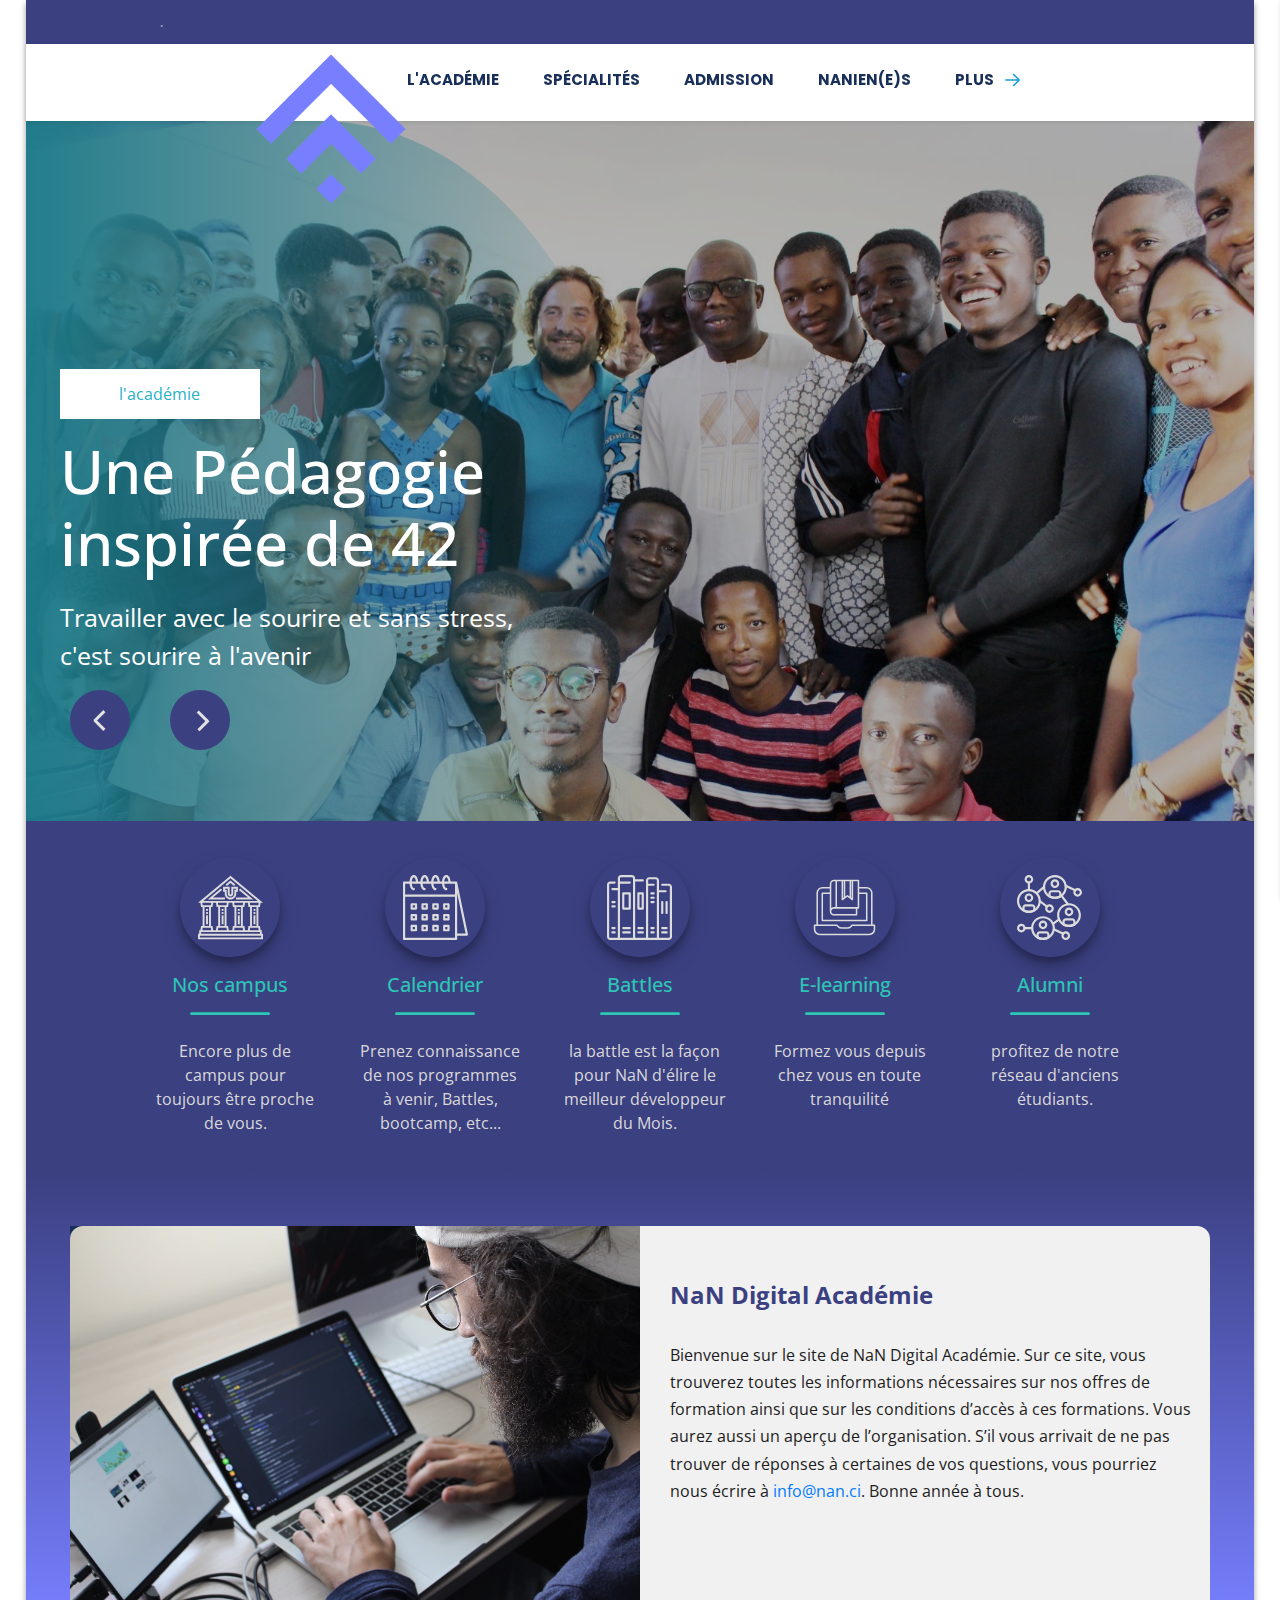
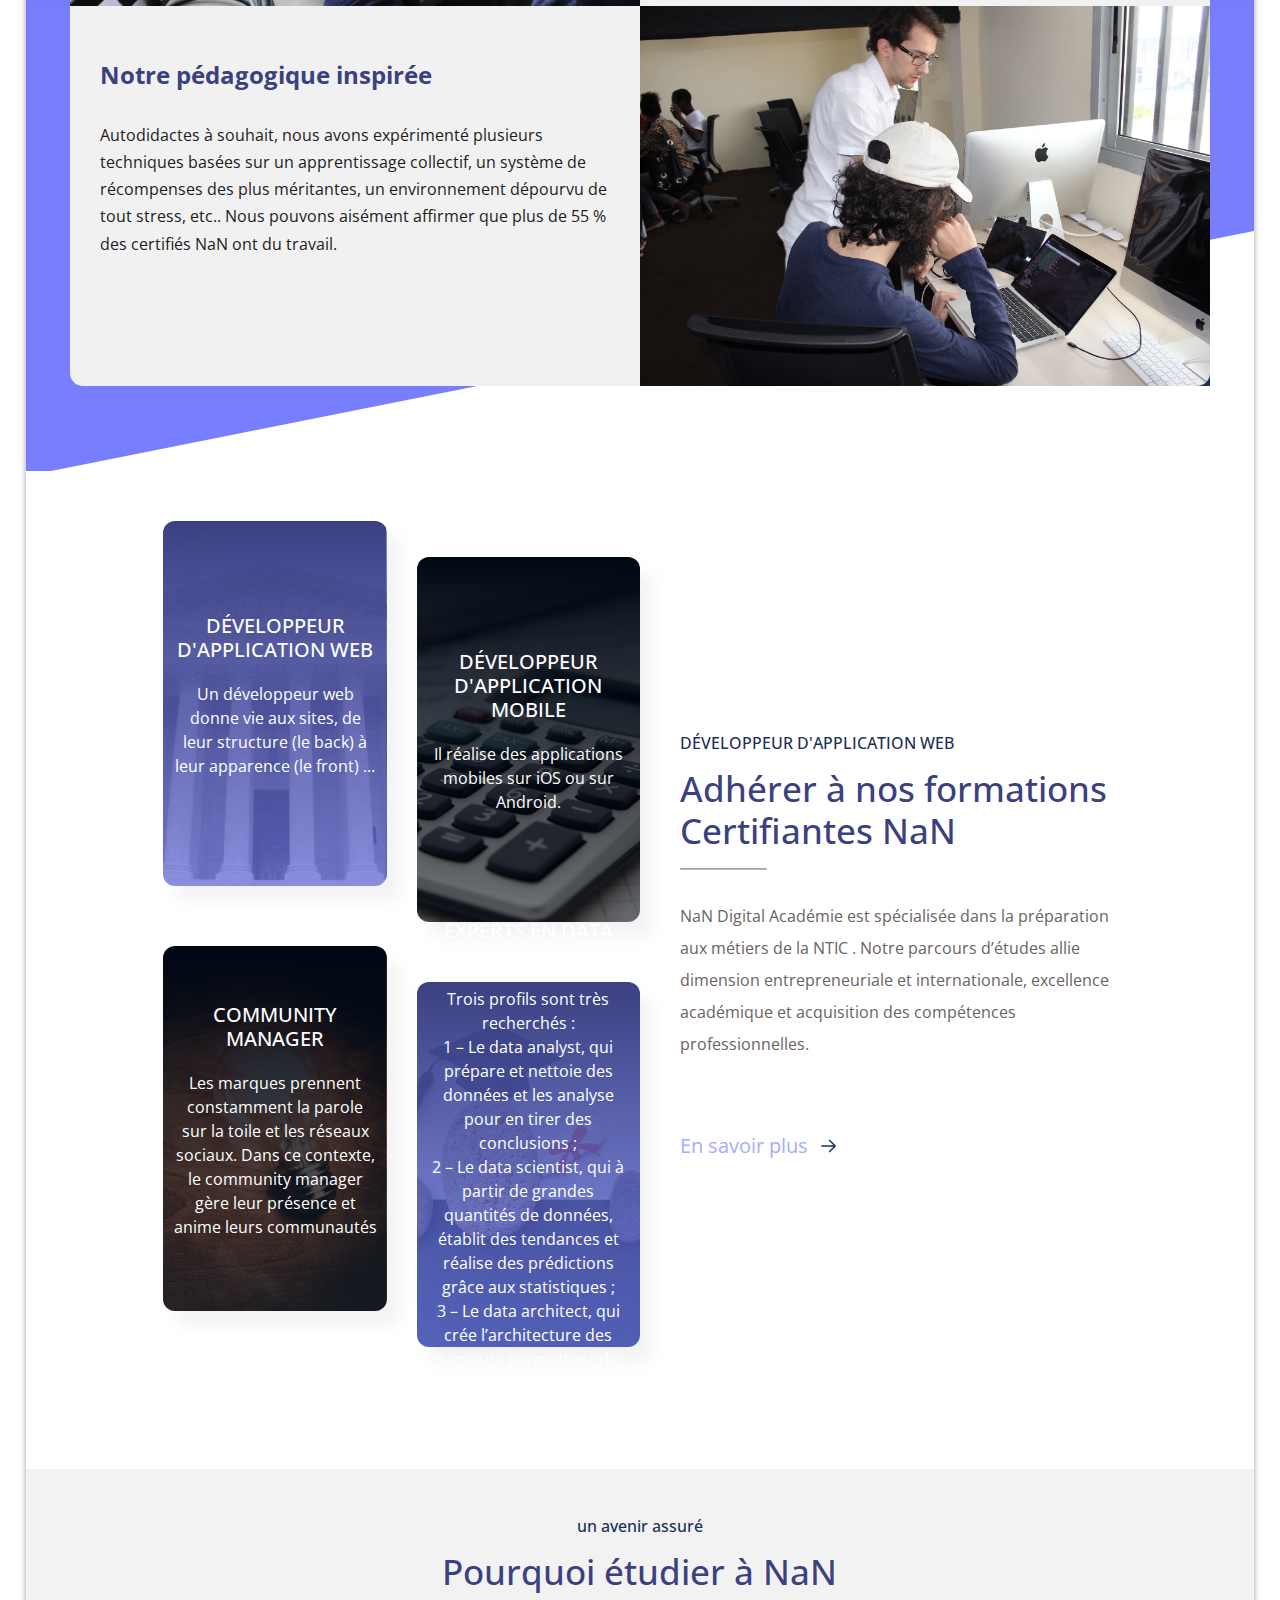
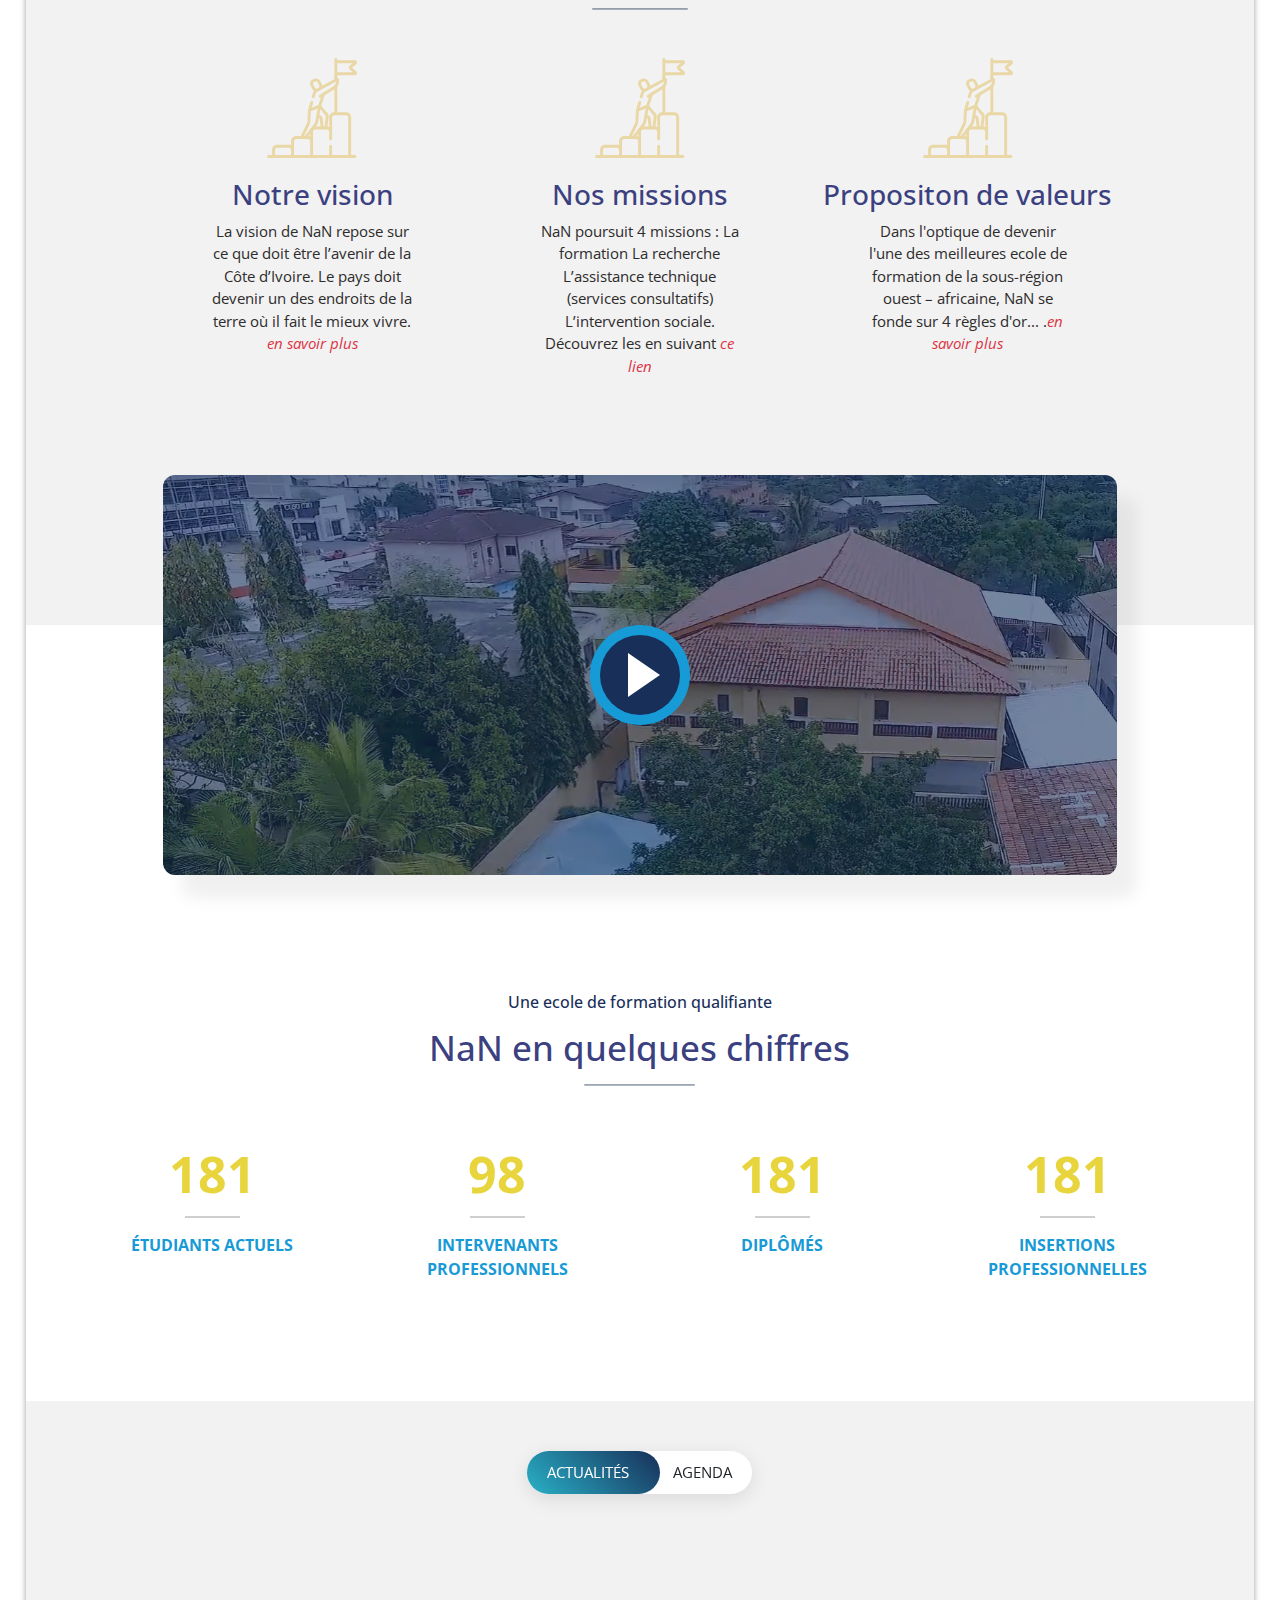
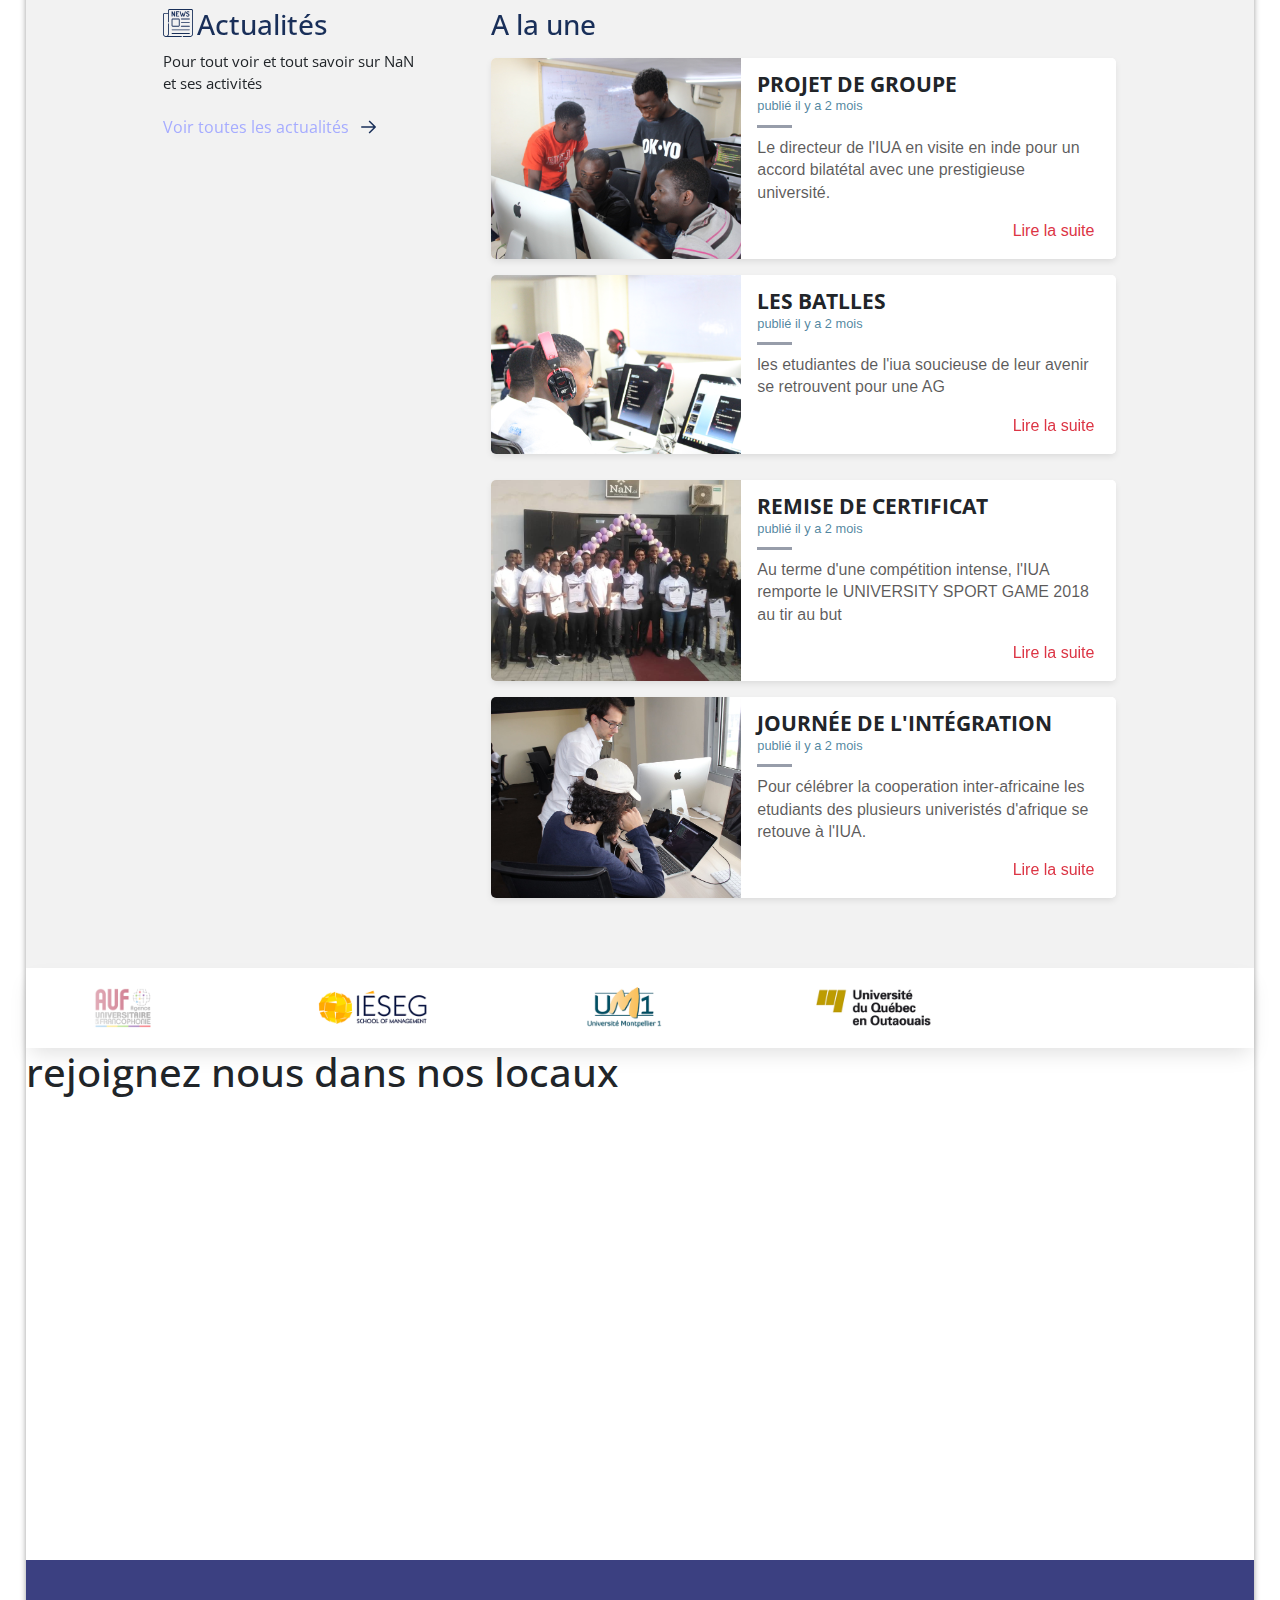
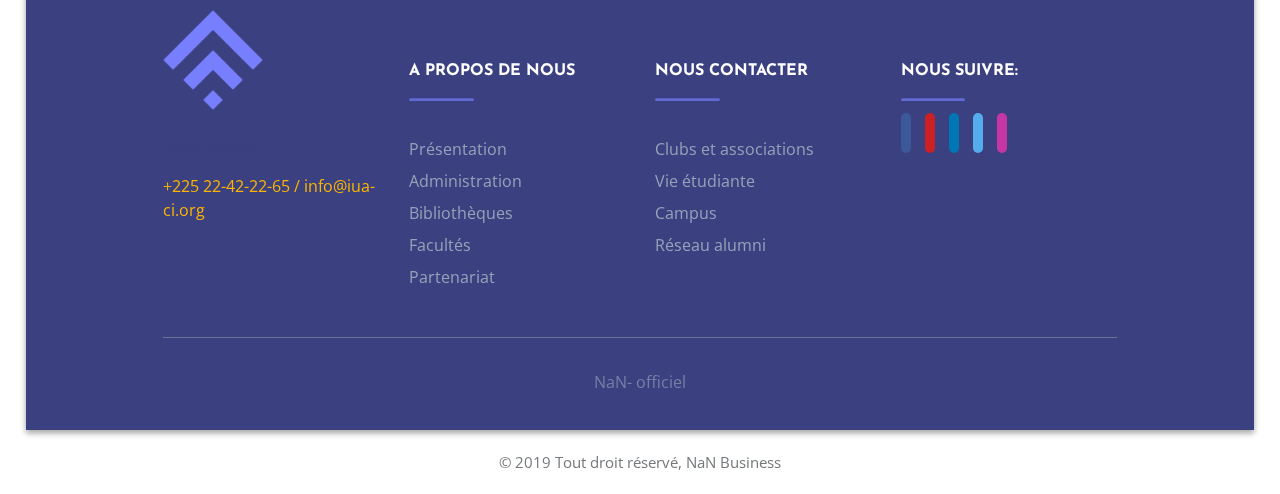
==== commit f1436b04: "Merge branch 'nan-ci:main' into main" ====
--- a/index.html
+++ b/index.html
@@ -1146,6 +1146,30 @@
                 </div>
             </section>
 
+            <!-- maps /*********************************************/ -->
+
+            <section>
+
+                <div class="location">
+                    <div class="card-localisation">
+                        <div class="title-localisation">
+                          <h1>rejoignez nous dans nos locaux</h1>
+                        </div>
+                      </div>
+
+                      <div id="localisation" class="carte">
+                        <iframe
+                          src="https://www.google.com/maps/embed?pb=!1m18!1m12!1m3!1d3972.101815372534!2d-3.964882485234785!3d5.401457096082354!2m3!1f0!2f0!3f0!3m2!1i1024!2i768!4f13.1!3m3!1m2!1s0xfc1933ec546f809%3A0xa13e690552d16e30!2sEcole%20NaN!5e0!3m2!1sfr!2sci!4v1631110398261!5m2!1sfr!2sci"
+                          width="600"
+                          height="450"
+                          style="border: 0"
+                          allowfullscreen=""
+                          loading="lazy"
+                        ></iframe>
+                      </div>
+                </div>
+            </section>
+
             <!-- footer /*********************************************/ -->
             <footer class="bg_indigo-iua " >
                 <section class="container-fluid footer-block ">
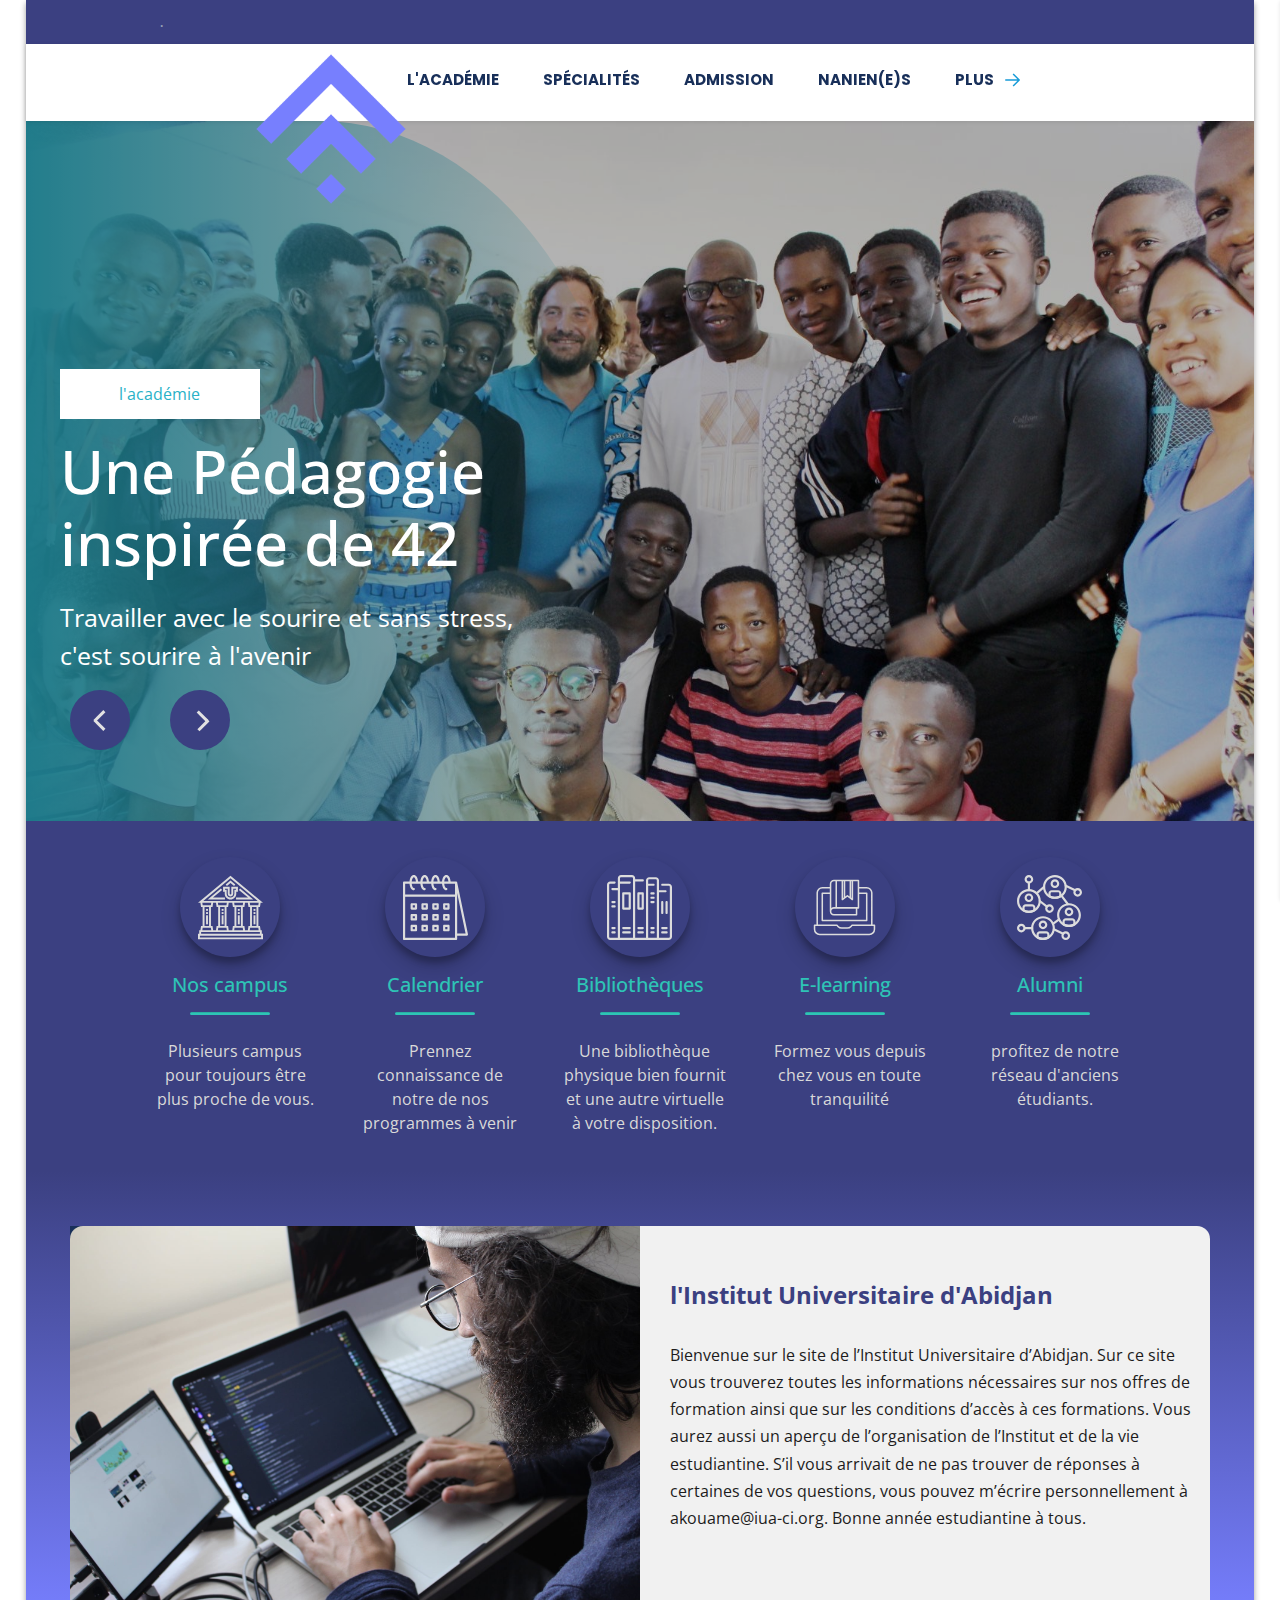
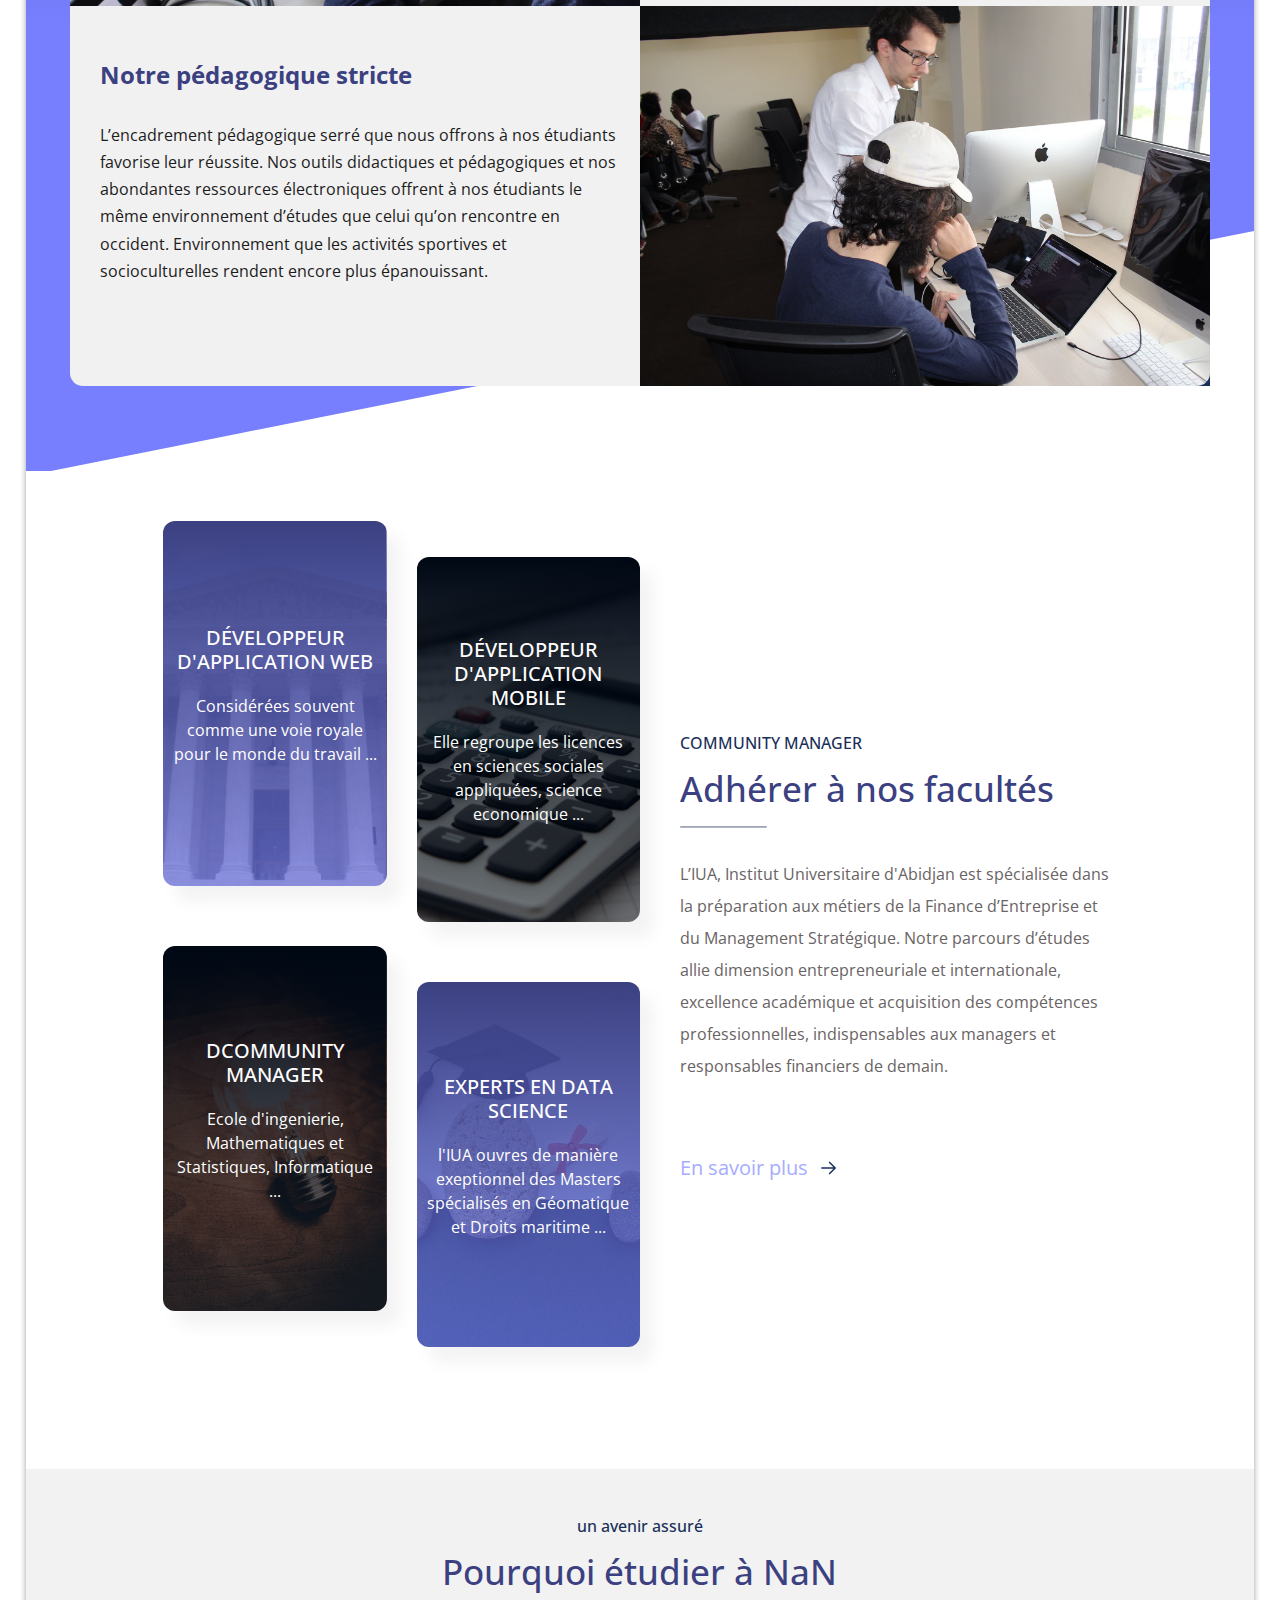
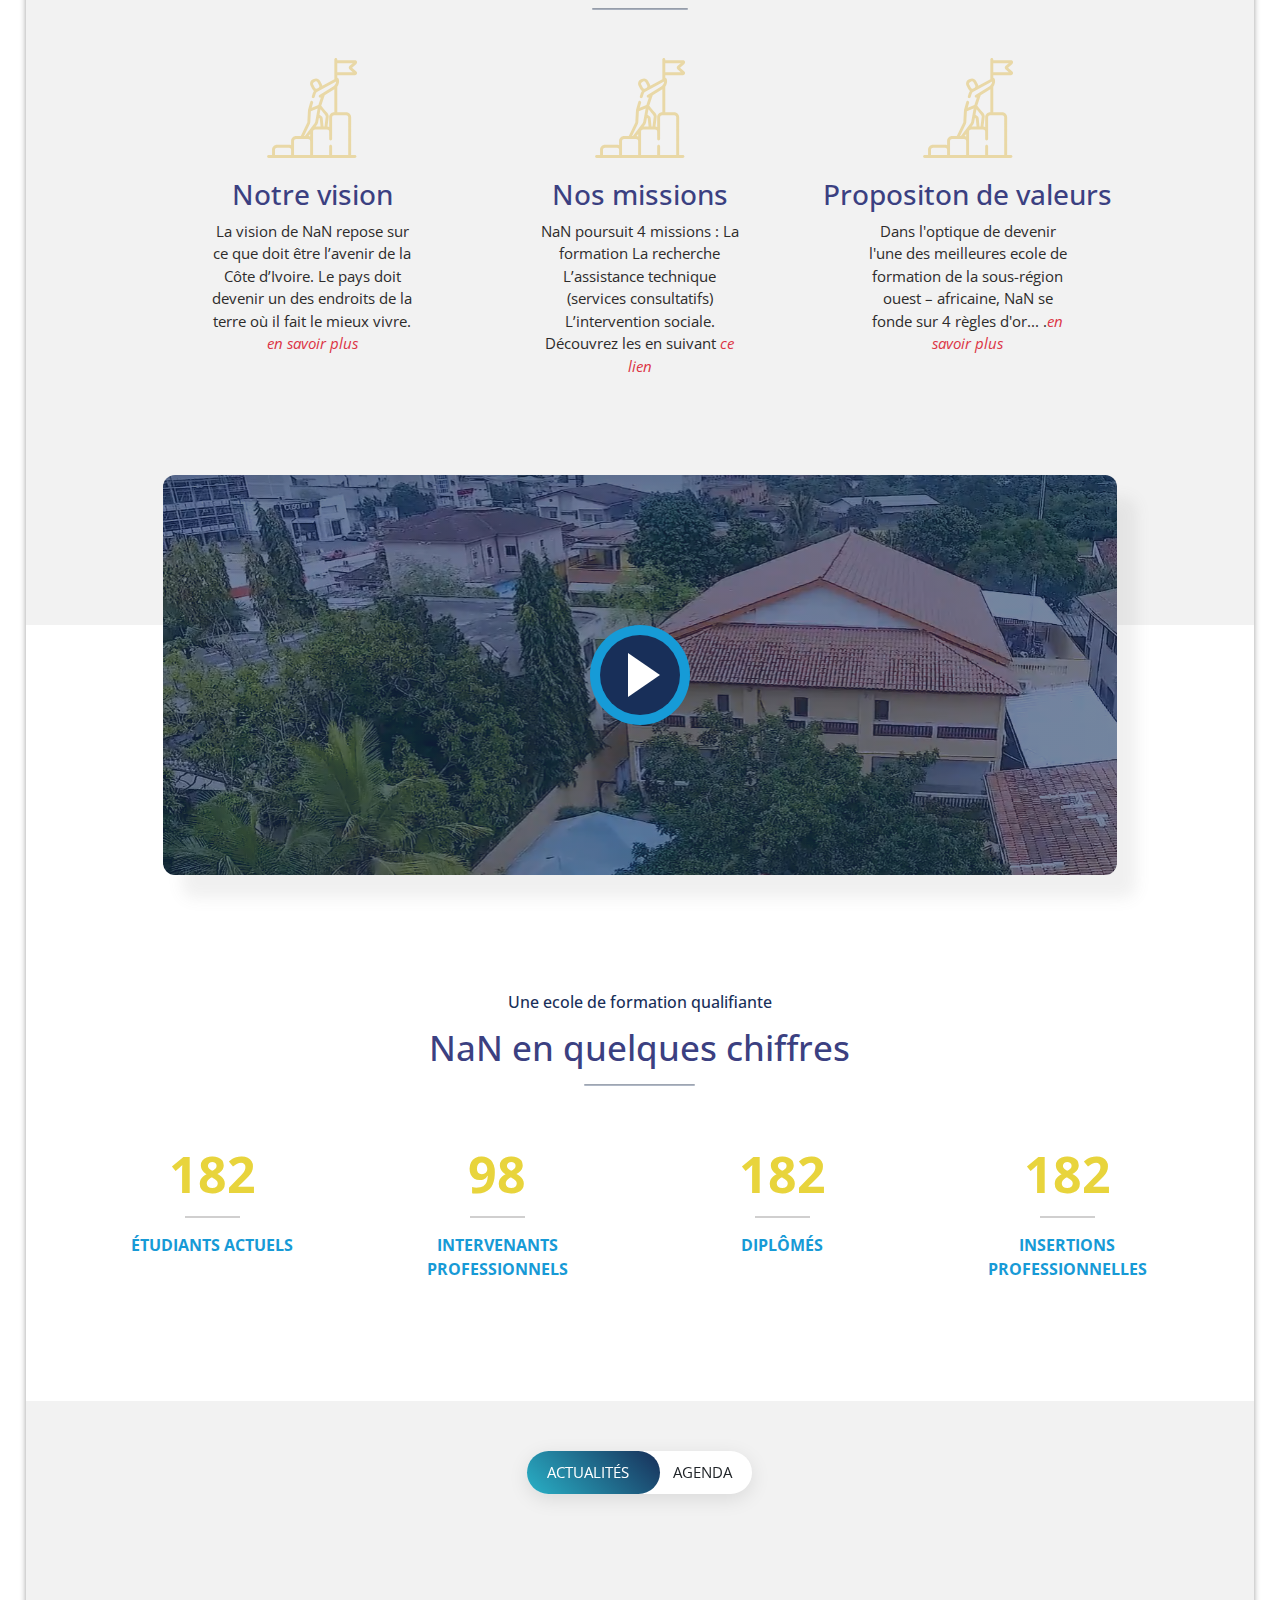
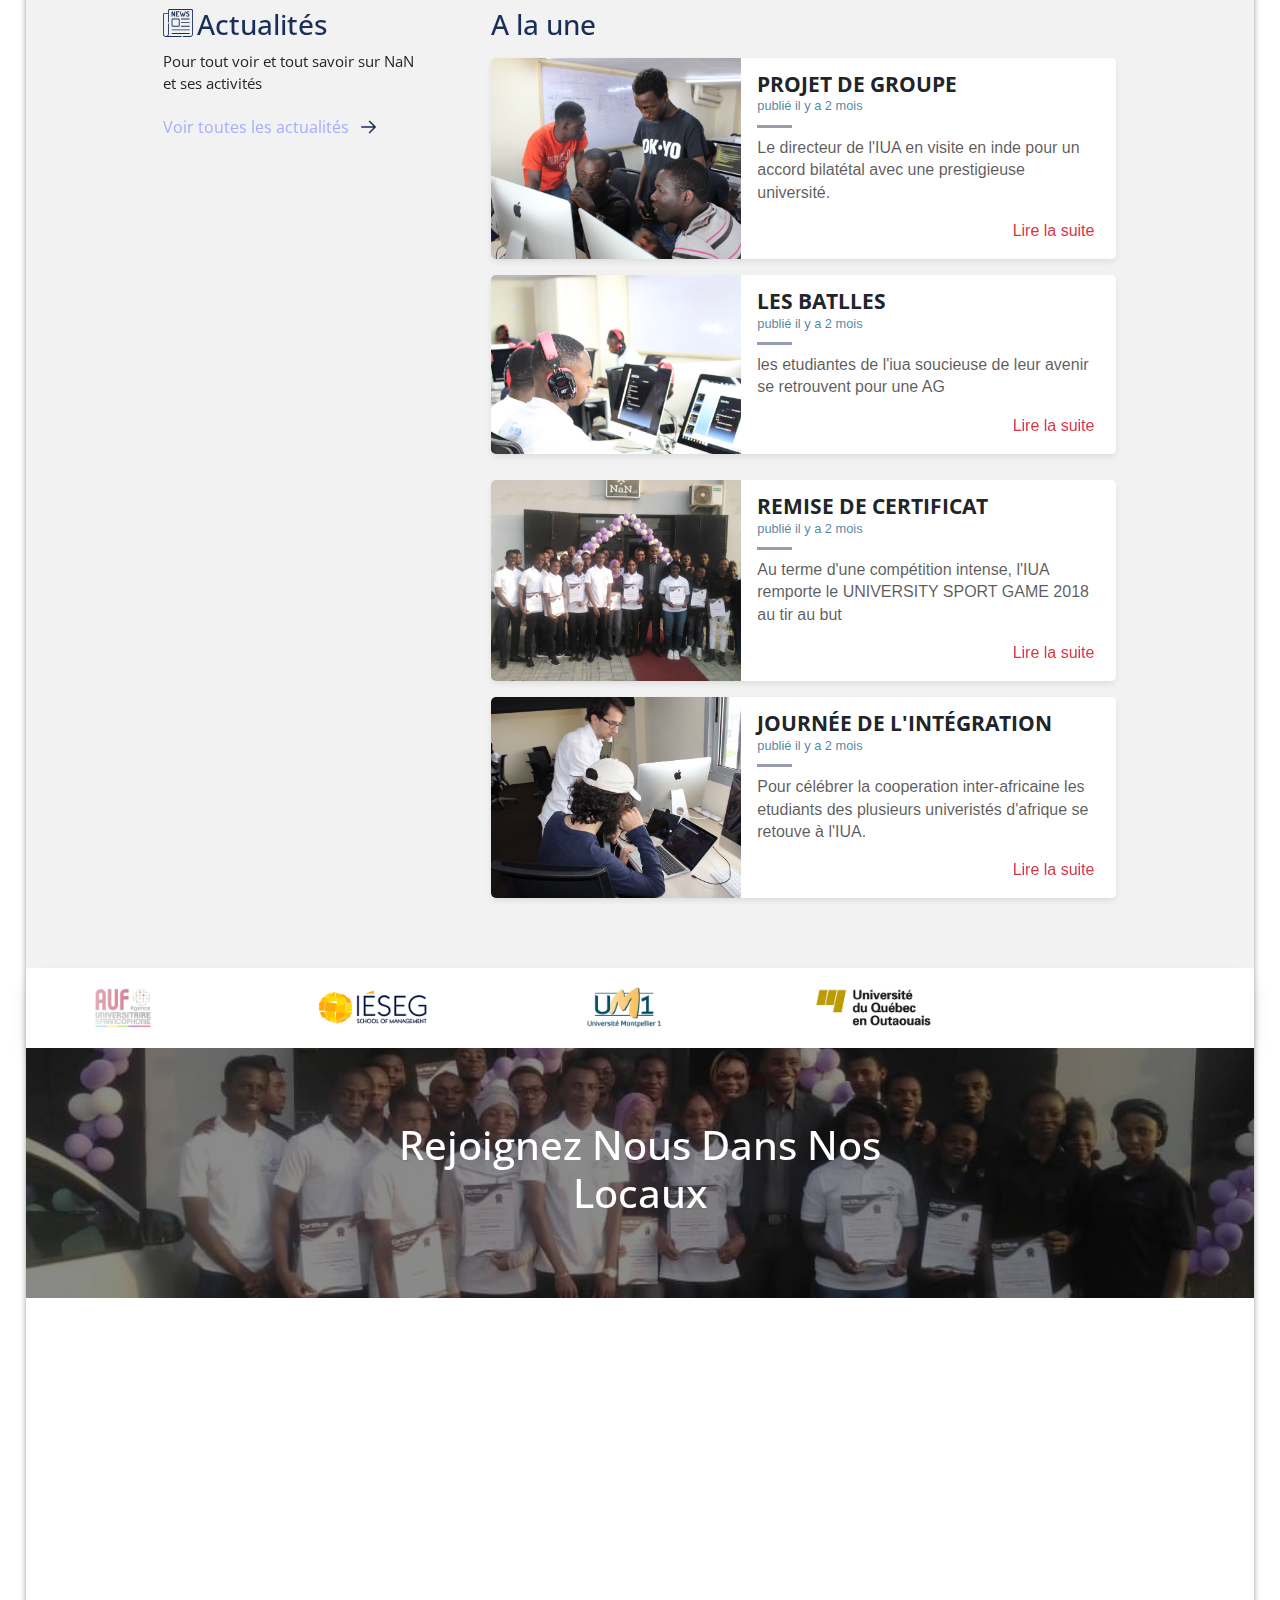
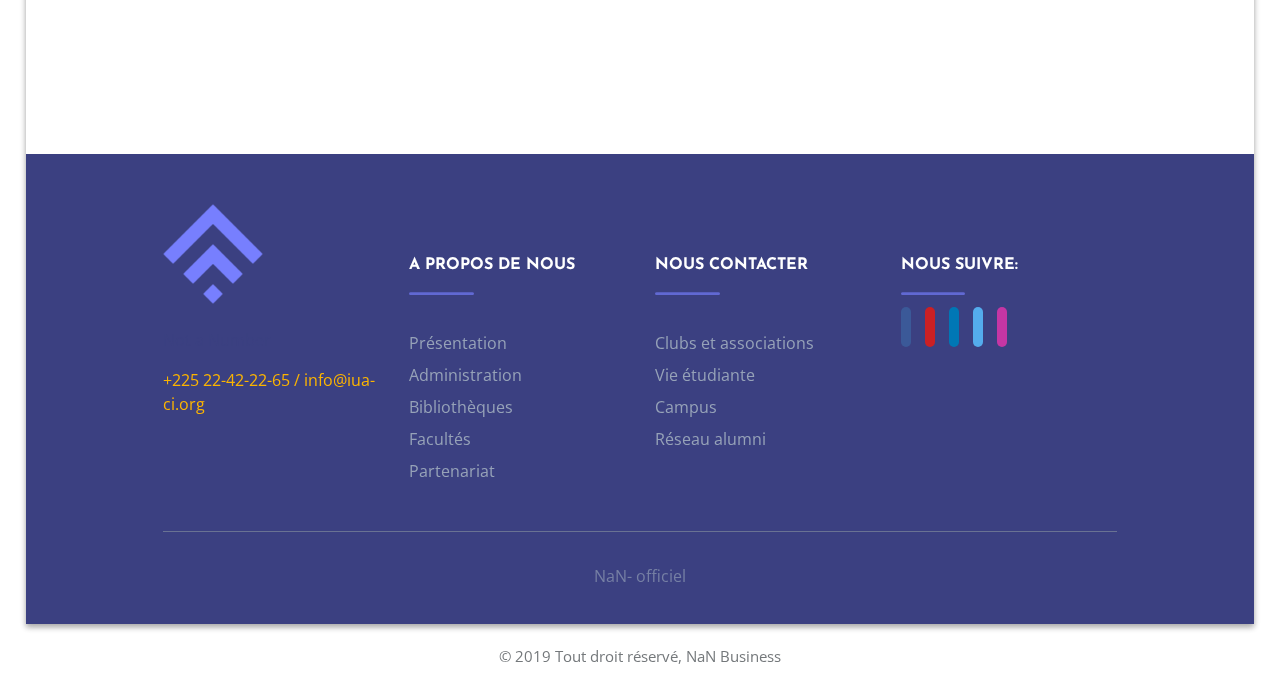
==== commit 28527426: "page info" ====
--- a/index.html
+++ b/index.html
@@ -3,7 +3,7 @@
     <head>
         <meta charset="utf-8" />
         <meta http-equiv="X-UA-Compatible" content="IE=edge">
-        <title>NaN Digital Académie</title>
+        <title>iua</title>
         <meta name="viewport" content="width=device-width, initial-scale=1">
 
         <!-- favicons  ********************************************* -->
@@ -40,7 +40,7 @@
     </head>
     <body>
         <div id="rideau" style="height: 100vh; width:100%; z-index:10000; background:#0d131da1 ;position: fixed; display: none"></div>
-        <div id="my_website" >
+        <div id="my_website">
             <!-- top bar /*********************************************/ -->
             <div class="top-bar bg_indigo-iua">
                 <div class="container-fluid">
@@ -183,19 +183,19 @@
                                                 </div>
                                                 <div class="col-3 br-dc1">
                                                     <ol>
-                                                        <li class="mb-3"><a href="#">Cours en Ligne: Inscription via <p style="color:#5865F2";>Discord</p></a></li>
+                                                        <li class="mb-3"><a href="#">Demande d'admission</a></li>
                                                     </ol>
                                                 </div>
                                                 <div class="col-3 br-dc1">
                                                     <ol>
-                                                        <li class="mb-3"><a href="#">Présentiel: Inscription via <p style="color:#5865F2";>Discord</p></a></li><br>
+                                                        <li class="mb-3"><a href="#">Pré-inscription</a></li><br>
                                                     </ol>
                                                 </div>
-                                                <!--<div class="col-3 br-dc1">
+                                                <div class="col-3 br-dc1">
                                                     <ol>
                                                         <li class="mb-3"><a href="#">Inscription</a></li>
                                                     </ol>
-                                                </div> -->
+                                                </div>
                                                 
                                             </div>
                                     </div>
@@ -458,19 +458,19 @@
                             </li>
                             <li class="nav-item">
                                 <a class="nav-link" href="#">
-                                    Cours en Ligne: Inscription via <p style="color:#5865F2";>Discord</p>
-                                </a>
-                            </li>
-                            <li class="nav-item">
-                                <a class="nav-link" href="#">
-                                    Présentiel: Inscription via <p style="color:#5865F2";>Discord</p>
-                                </a>
-                            </li>
-                             <!-- <li class="nav-item">
+                                        Demande d'admission
+                                </a>
+                            </li>
+                            <li class="nav-item">
+                                <a class="nav-link" href="#">
+                                        Pré-inscription
+                                </a>
+                            </li>
+                            <li class="nav-item">
                                 <a class="nav-link" href="#">
                                         Inscription
                                 </a>
-                            </li> -->
+                            </li>
                         </ul>
                     </li>
                     <li class="nav-item nav-expand">
@@ -654,7 +654,7 @@
                                         <hr>
                                         <br>
                                         <p class=" block1-divp">
-                                            Encore plus de campus pour toujours être proche de vous.
+                                            Plusieurs campus pour toujours être plus proche de vous.
                                         </p>
                                         <!-- <p class="text-left mt-4"><a href="#" class="azez">visiter →</a></p> -->
                                     </div>
@@ -671,7 +671,7 @@
                                     <hr>
                                     <br>
                                     <p class=" block1-divp">
-                                        Prenez connaissance de nos programmes à venir, Battles, bootcamp, etc...
+                                        Prennez connaissance de notre de nos programmes à venir
                                     </p>
                                     <!-- <p class="text-left mt-4"><a href="#" class="azez">consulter →</a></p> -->
                                 </div>
@@ -683,11 +683,12 @@
                                     <img src="ressources/images/icons/books.svg" class="img-fluid" alt="" >
                                 </div>
                                 <div class="icon_text mt-3">
-                                    <h5><a href="#">Battles</a> </h5>
+                                    <h5><a href="#">Bibliothèques</a> </h5>
                                     <hr>
                                     <br>
                                     <p class="block1-divp">
-                                        la battle est la façon pour NaN d'élire le meilleur développeur du Mois.
+                                            Une bibliothèque physique bien fournit 
+                                            et une autre virtuelle à votre disposition.
                                     </p>
                                     <!-- <p class="text-left mt-4"><a href="#" class="azez">consulter →</a></p> -->
                                 </div>
@@ -737,17 +738,19 @@
                         <div class="col-xs-12 col-sm-12 col-md-12 col-lg-6 block1_15img"><img src="ressources/images/vicerecteur.jpg" class="img-fluid img-rad-tl" ></div>
                         <div class="col-xs-12 col-sm-12 col-md-12 col-lg-6 pdt-55 block1_15txt img-rad-tr">
                             <div >
-                                <h4 class=" cl_blue-iua" style="font-weight: bold;font-weight: bold;text-align: left;">NaN Digital Académie</h4>
+                                <h4 class=" cl_blue-iua" style="font-weight: bold;font-weight: bold;text-align: left;">l'Institut Universitaire d'Abidjan</h4>
                                 <br>
                                 <p style="font-size: 16px;
                                 line-height: 1.7rem;
                                 color: #1d1c1c;
                                 font-family: 'Open Sans', sans-serif;">
-                                Bienvenue sur le site de NaN Digital Académie. Sur ce site, 
-                                vous trouverez toutes les informations nécessaires sur nos offres de formation ainsi 
-                                que sur les conditions d’accès à ces formations. Vous aurez aussi un aperçu de l’organisation.
-                                S’il vous arrivait de ne pas trouver de réponses à certaines de vos questions, vous pourriez nous écrire à <a href = "mailto: info@nan.ci">info@nan.ci</a>.
-                                Bonne année à tous.
+                                Bienvenue sur le site de l’Institut Universitaire d’Abidjan. Sur ce site vous
+                                 trouverez toutes 
+                                les informations nécessaires sur nos offres de formation ainsi que sur les 
+                                conditions d’accès à ces formations. Vous aurez aussi un aperçu de l’organisation de
+                                 l’Institut et de la vie estudiantine. S’il vous arrivait de ne pas trouver de
+                                  réponses à certaines de vos questions, vous pouvez m’écrire personnellement 
+                                  à akouame@iua-ci.org. Bonne année estudiantine à tous.
                                 </p>
                             </div>
                         </div>
@@ -756,15 +759,16 @@
                         <div class="col-xs-12 col-sm-12 col-md-12 col-lg-6 block1_15img"><img src="ressources/images/etudiantes.JPG" class="img-fluid img-rad-br" ></div>
                         <div class="col-xs-12 col-sm-12 col-md-12 col-lg-6 pdt-55 block1_15txt img-rad-bl">
                             <div >
-                                <h4 class=" cl_blue-iua" style="font-weight: bold;font-weight: bold;text-align: left;">Notre pédagogique inspirée</h4>
+                                <h4 class=" cl_blue-iua" style="font-weight: bold;font-weight: bold;text-align: left;">Notre pédagogique stricte</h4>
                                 <br>
                                 <p style="font-size: 16px;
                                 line-height: 1.7rem;
                                 color: #1d1c1c;
                                 font-family: 'Open Sans', sans-serif;">
-                                    Autodidactes à souhait, nous avons expérimenté plusieurs techniques basées sur un apprentissage collectif, 
-                                    un système de récompenses des plus méritantes, un environnement dépourvu de tout stress, etc..
-                                    Nous pouvons aisément affirmer que plus de 55 % des certifiés NaN ont du travail.
+                                    L’encadrement pédagogique serré que nous offrons à nos étudiants favorise
+                                     leur réussite. Nos outils didactiques et pédagogiques et nos abondantes 
+                                     ressources électroniques offrent à nos étudiants le même environnement d’études que celui 
+                                     qu’on rencontre en occident. Environnement que les activités sportives et socioculturelles rendent encore plus épanouissant.
                                 </p>
                             </div>
                         </div>
@@ -781,7 +785,7 @@
                                 <div class="facultyStyle1 card-1">
                                     <h5 style="margin-bottom: 20px;">DÉVELOPPEUR D'APPLICATION WEB</h5>
                                     <p>
-                                        Un développeur web donne vie aux sites, de leur structure (le back) à leur apparence (le front) ...
+                                            Considérées souvent comme une voie royale pour le monde du travail ...
                                     </p>
                                 </div>
                             </a>
@@ -791,7 +795,8 @@
                                 <div class="facultyStyle1 facultyStyle2 card-1">
                                     <h5 style="margin-bottom: 20px;">DÉVELOPPEUR D'APPLICATION MOBILE</h5>
                                     <p>
-                                        Il réalise des applications mobiles sur iOS ou sur Android.
+                                            Elle regroupe les licences en sciences sociales appliquées, 
+                                            science economique ...
                                     </p>
                                 </div>
                             </a>
@@ -801,9 +806,9 @@
                         <div class="col-xs-12 col-sm-6 col-md-6 col-lg-6 faculty1 mb-4">
                             <a href="#" class="azerty">
                                 <div class="facultyStyle1  facultyStyle4 card-1">
-                                    <h5 style="margin-bottom: 20px;">COMMUNITY MANAGER</h5>
+                                    <h5 style="margin-bottom: 20px;">DCOMMUNITY MANAGER</h5>
                                     <p>
-                                        Les marques prennent constamment la parole sur la toile et les réseaux sociaux. Dans ce contexte,  le community manager gère leur présence et anime leurs communautés
+                                            Ecole d'ingenierie, Mathematiques et Statistiques, Informatique ...
                                     </p>
                                 </div>
                             </a>
@@ -813,13 +818,8 @@
                                 <div class="facultyStyle3 card-1">
                                     <h5 style="margin-bottom: 20px;">EXPERTS EN DATA SCIENCE</h5>
                                     <p>
-                                        Trois profils sont très recherchés :<br>
-
-                                        1 – Le data analyst, qui prépare et nettoie des données et les analyse pour en tirer des conclusions ;<br>
-                                        
-                                        2 – Le data scientist, qui à partir de grandes quantités de données, établit des tendances et réalise des prédictions grâce aux statistiques ;<br>
-                                        
-                                        3 – Le data architect, qui crée l’architecture des serveurs permettant de traiter des données.
+                                            l'IUA ouvres de manière exeptionnel des Masters spécialisés en 
+                                            Géomatique et Droits maritime ...
                                     </p>
                                 </div>
                             </a>
@@ -829,13 +829,15 @@
         
                 <div class="facultiesTextAside">
                     <div class="divInside">
-                        <h6 class="cl_indigo-iua" >DÉVELOPPEUR D'APPLICATION WEB</h6>
-                        <h2 class=" cl_blue-iua my-title" style="margin: 15px 0px;">Adhérer à nos formations Certifiantes NaN</h2>
+                        <h6 class="cl_indigo-iua" >COMMUNITY MANAGER</h6>
+                        <h2 class=" cl_blue-iua my-title" style="margin: 15px 0px;">Adhérer à nos facultés</h2>
                         <hr class="my-sdivider">
                         <p>
-                            NaN Digital Académie est spécialisée dans la préparation aux
-                            métiers de la NTIC . Notre parcours d’études allie dimension entrepreneuriale et internationale, excellence académique
-                            et acquisition des compétences professionnelles.
+                                L’IUA, Institut Universitaire d'Abidjan est spécialisée dans la préparation aux 
+                                métiers de la Finance d’Entreprise et du Management Stratégique. Notre parcours
+                                 d’études allie dimension entrepreneuriale et internationale, excellence académique
+                                  et acquisition des compétences professionnelles,
+                                 indispensables aux managers et responsables financiers de demain.
                         </p>
                         <a class="link link--arrowed hover--none" href="specialite/index.html" style="font-size: 20px;">En savoir plus
                             <svg class="arrow-icon" xmlns="http://www.w3.org/2000/svg" width="32" height="32" viewBox="0 0 32 32">
--- a/ressources/css/main.css
+++ b/ressources/css/main.css
@@ -1587,12 +1587,59 @@
     border-bottom-left-radius: 13px;
 }
 
-
-
-
-
-
-
-
-
-
+/*------------------------
+    localisation
+-------------------------------------------------------------*/
+
+.section-localisation {
+    padding-bottom: 50px;
+    height: 200px;
+  }
+  
+  .card-localisation {
+    background-image: linear-gradient(rgba(0, 0, 0, 0.459), rgba(0, 0, 0, 0.459)),
+      url(../images/nan-img.jpeg);
+    background-repeat: no-repeat;
+    background-size: cover;
+    background-position: center;
+    height: 250px;
+    position: relative;
+  }
+  
+  .title-localisation {
+    color: #fff;
+    text-align: center;
+    position: absolute;
+    top: 50%;
+    left: 50%;
+    transform: translate(-50%, -50%);
+    text-transform: capitalize;
+  }
+  
+  .carte iframe {
+    width: 100%;
+  }
+
+  /*------------------------
+    mot directeur
+-------------------------------------------------------------*/
+
+.section-info{
+    background-color: #f2f2f2;
+    padding: 90px 0 30px;
+}
+
+.row-info{
+    max-width: 1200px;
+    margin: 0 auto;
+}
+
+
+
+
+
+
+
+
+
+
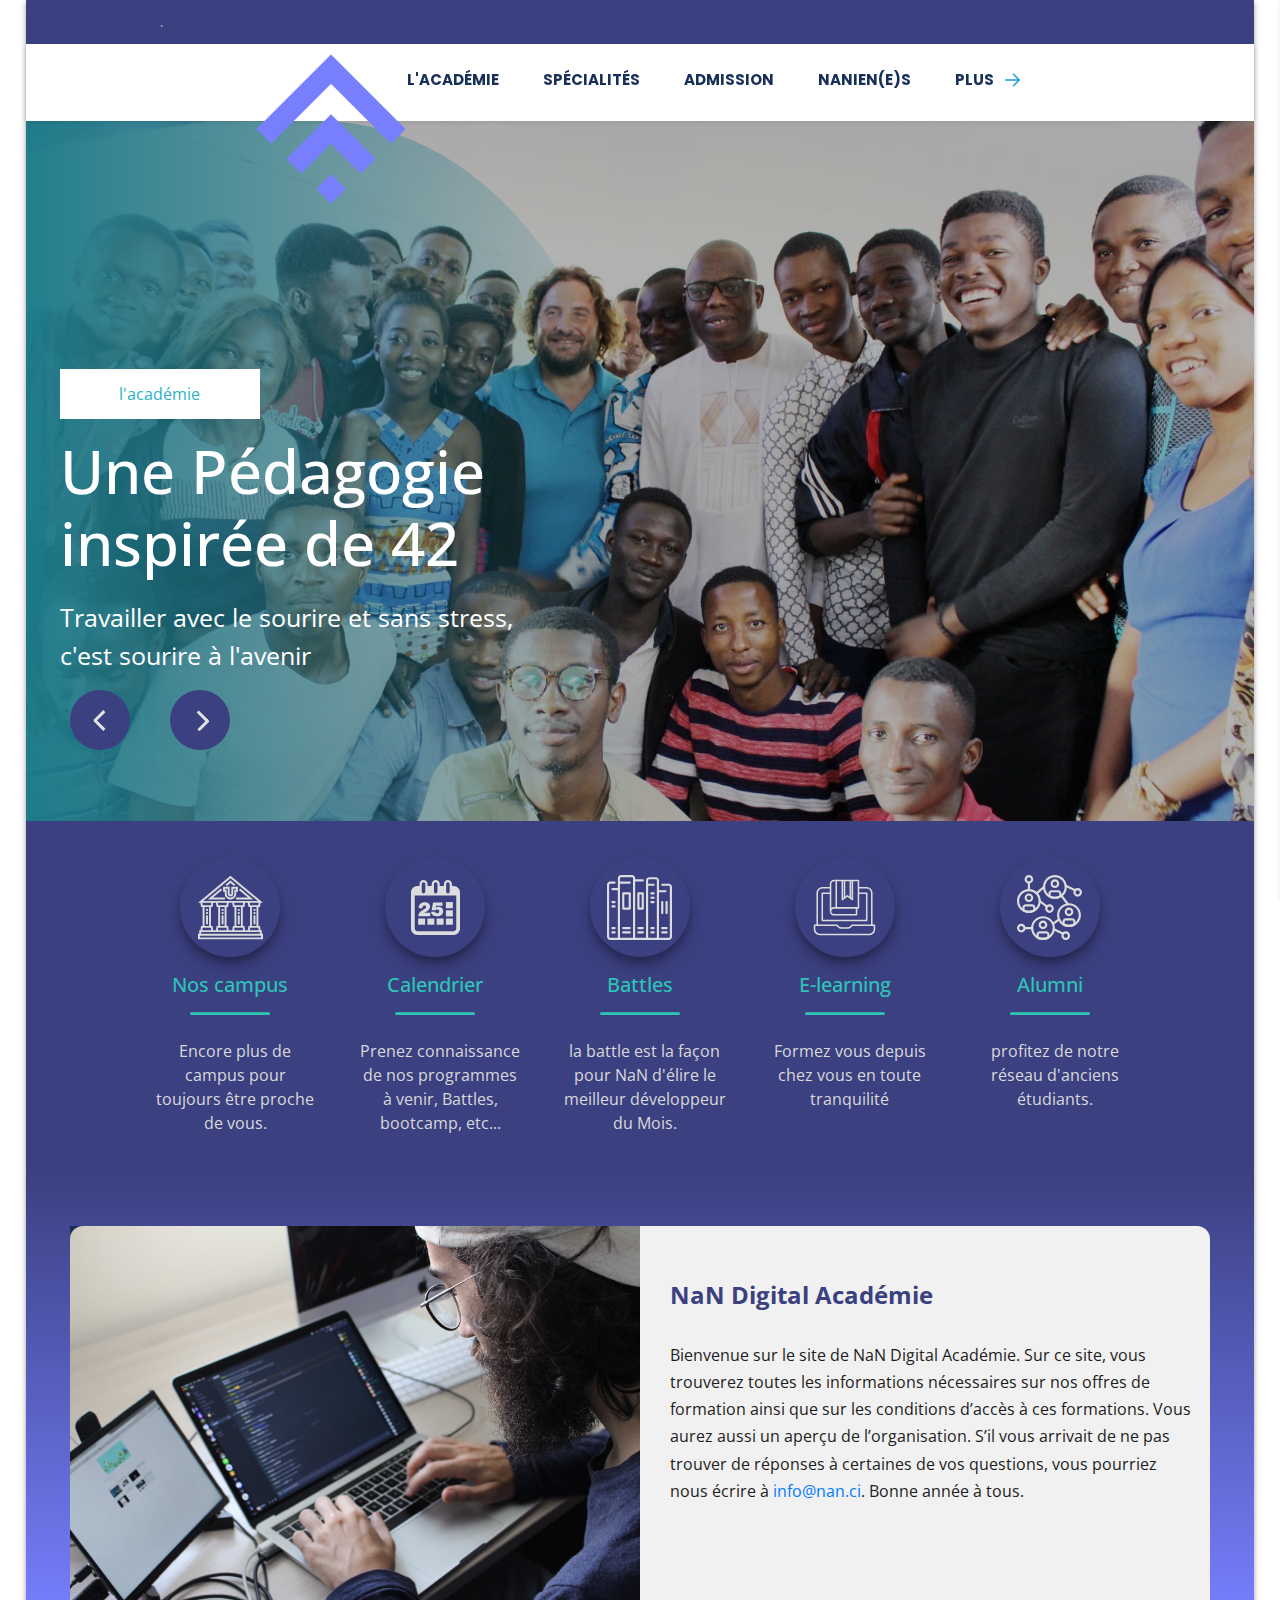
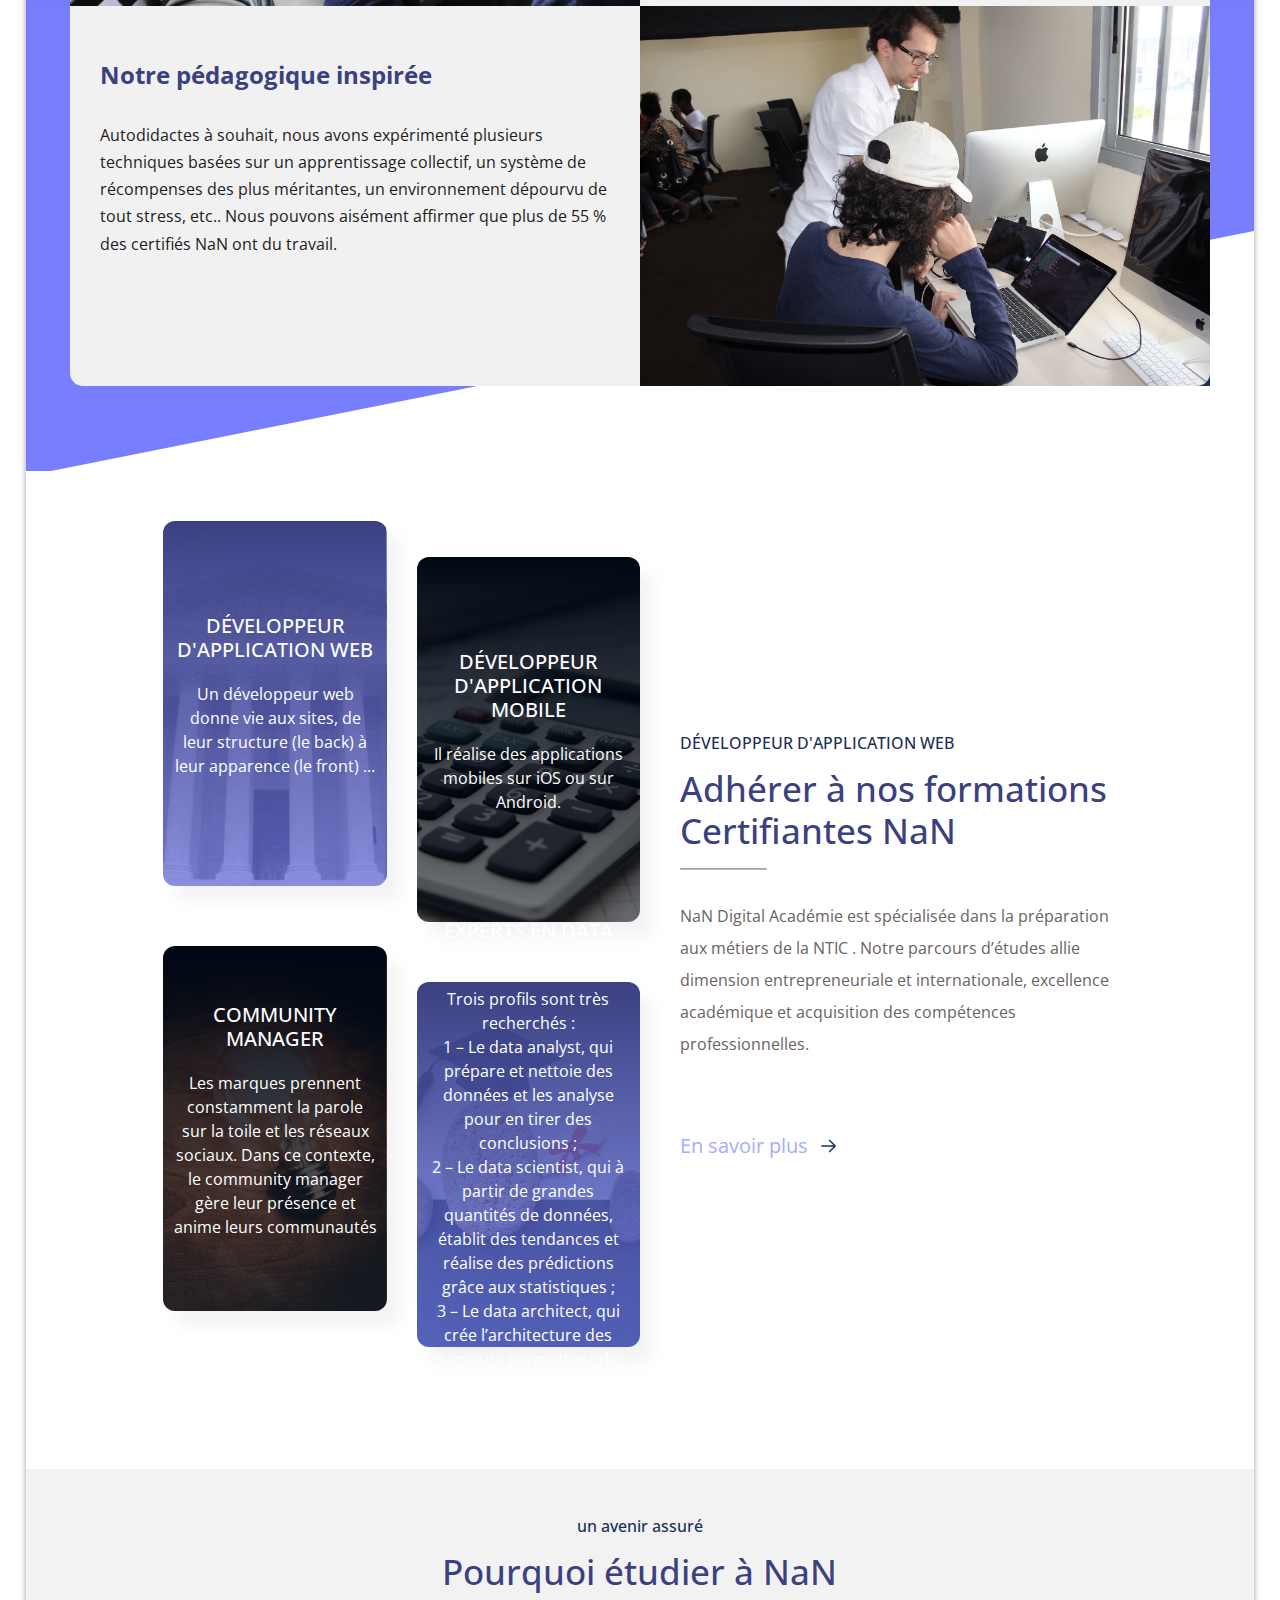
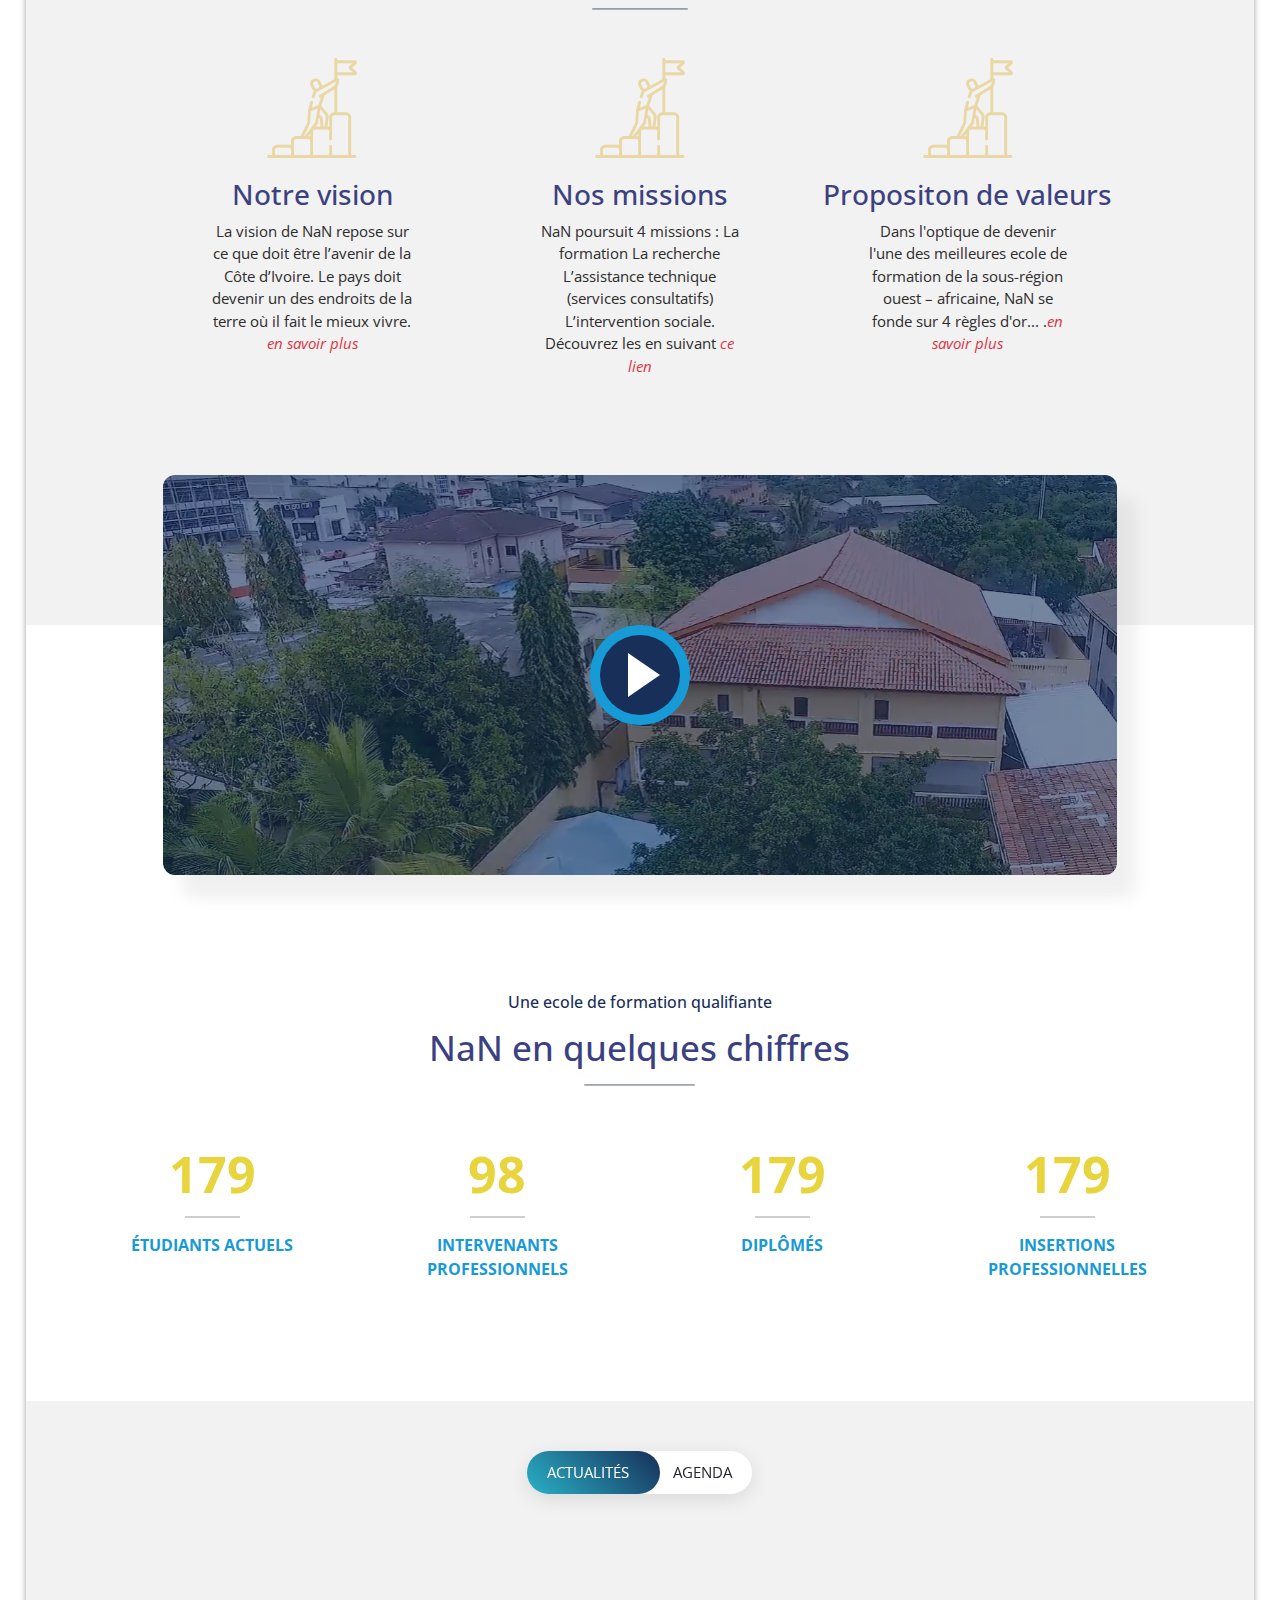
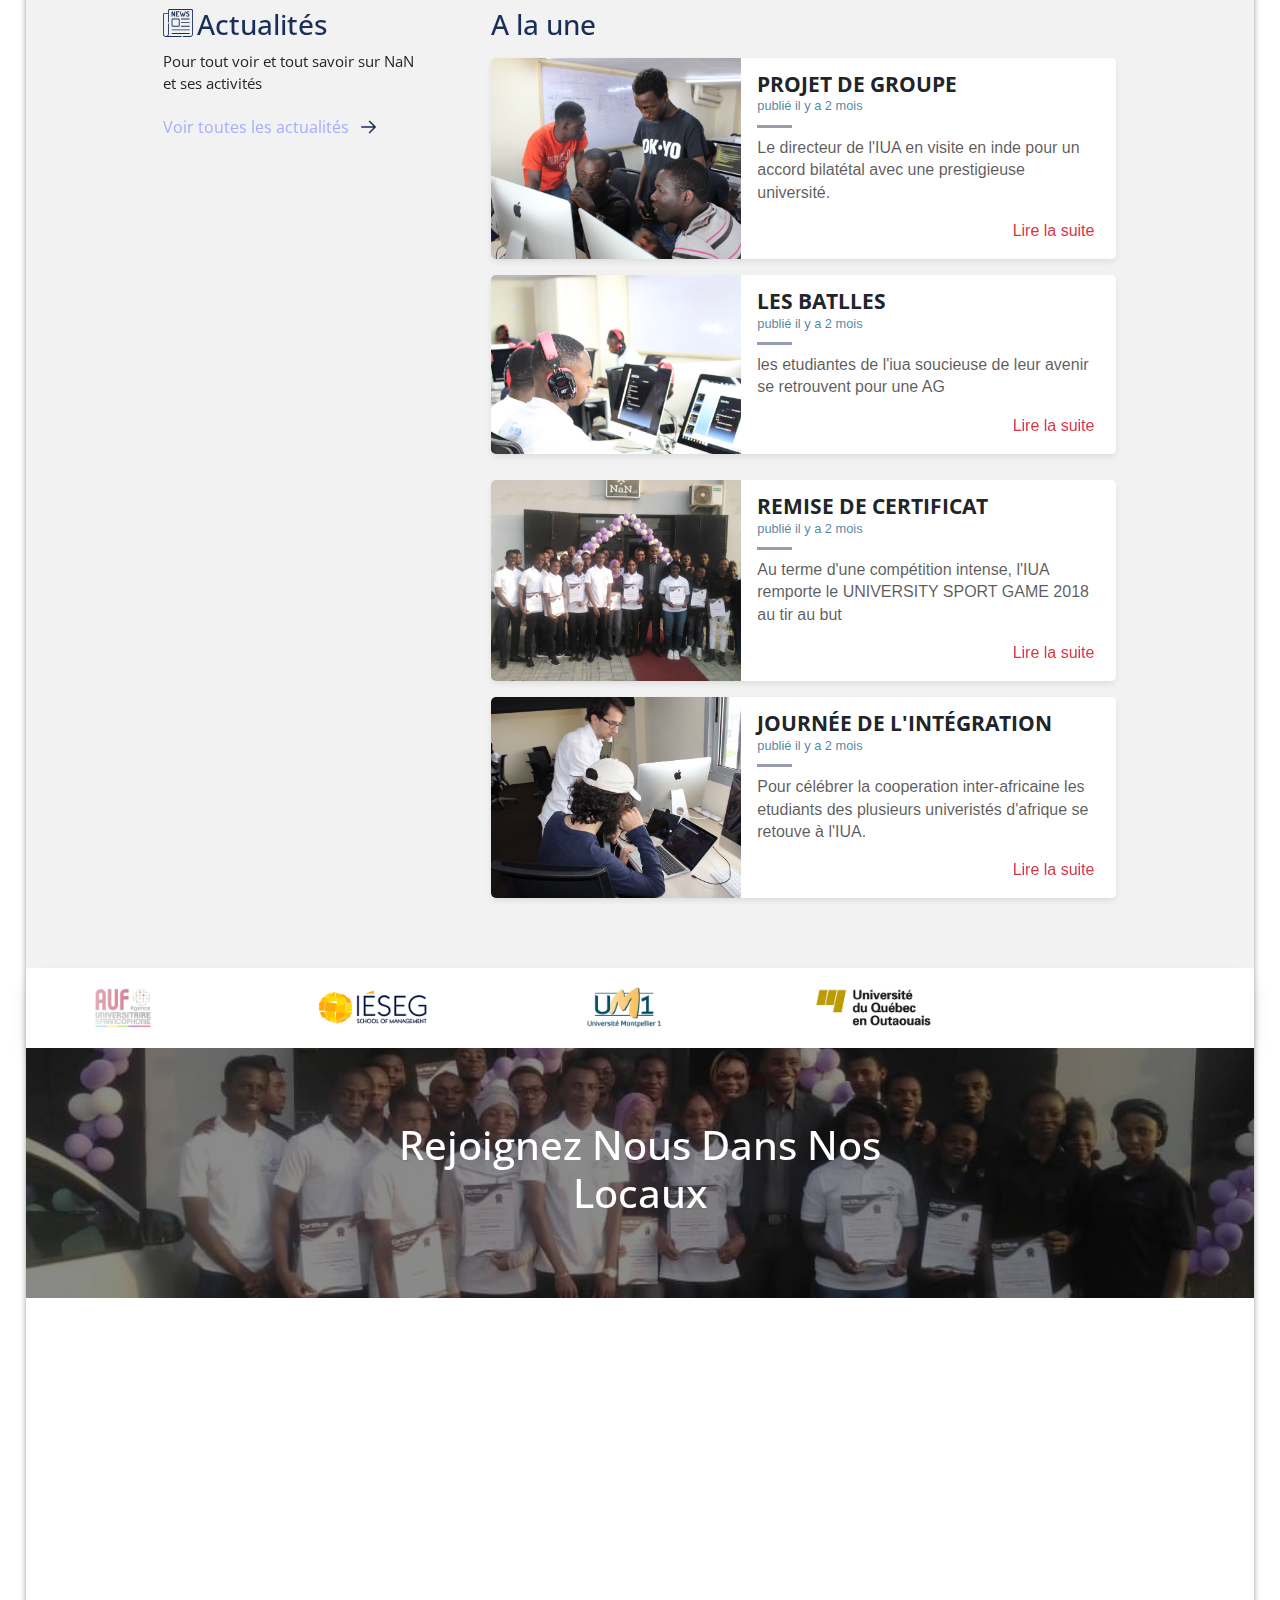
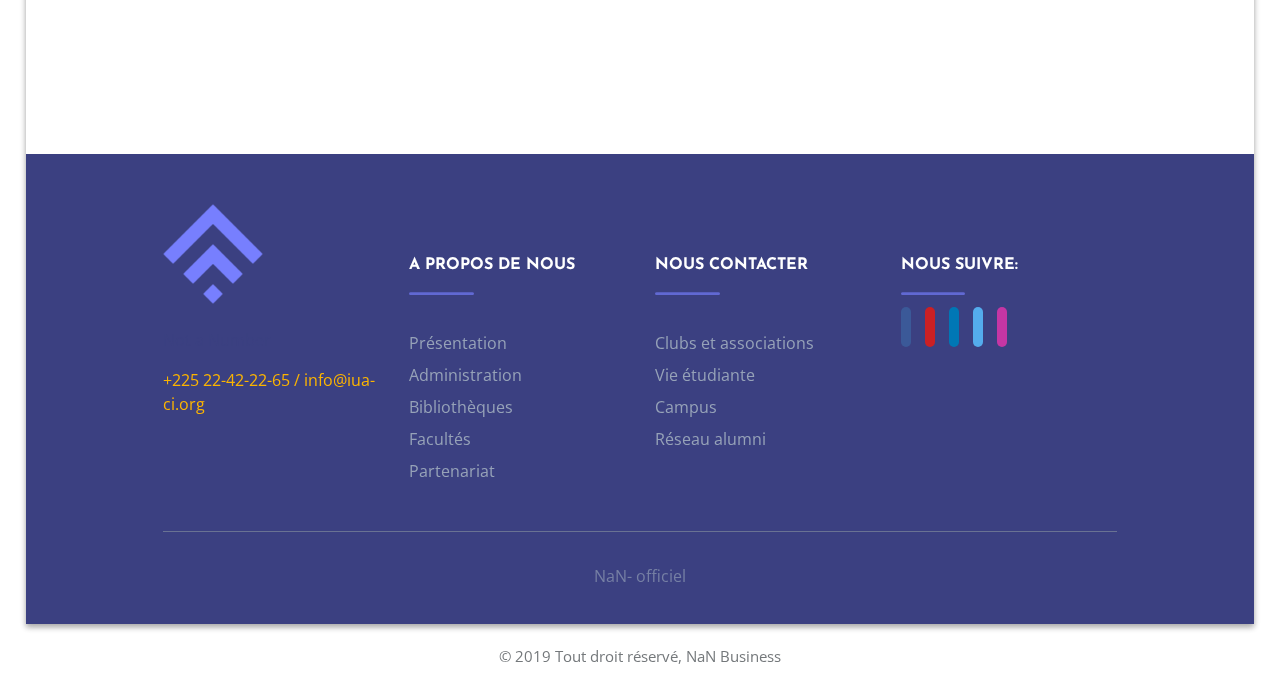
==== commit 11dea1d1: "amelioration de page" ====
--- a/index.html
+++ b/index.html
@@ -3,7 +3,7 @@
     <head>
         <meta charset="utf-8" />
         <meta http-equiv="X-UA-Compatible" content="IE=edge">
-        <title>iua</title>
+        <title>NaN Digital Académie</title>
         <meta name="viewport" content="width=device-width, initial-scale=1">
 
         <!-- favicons  ********************************************* -->
@@ -114,9 +114,9 @@
                                         <div class="row">
                                             <div class="col-3 br-dc1">
                                                 <ol>
-                                                    <li class="mb-3"><a href="#" >Mot du Directeur</a></li>
+                                                    <li class="mb-3"><a href="info.html" >Mot du Directeur</a></li>
                                                     <li class="mb-3"><a href="#">Qui sommes-nous</a></li>
-                                                    <li class="mb-3"><a href="#">Système éducatif</a></li>
+                                                    <li class="mb-3"><a href="info.html">Système éducatif</a></li>
                                                     <li class="mb-3"><a href="#">Nos services</a></li>
                                                     <li class="mb-3"><a href="#">Nos agréments</a></li>
                                                     <li class="mb-3"><a href="#">Nos partenaires</a></li>
@@ -136,35 +136,35 @@
                                             <div class="col-3 br-dc1">
                                                 <h5 class="sous-menu_title cl_blue-iua">développeur d'application web</h5>
                                                 <ol>
-                                                    <li class="mb-3"><a href="specialite/index.html">Front End</a></li>
-                                                    <li class="mb-3"><a href="#" >Javascript</a></li>
-                                                    <li class="mb-3"><a href="#">Python</a></li>
-                                                    <li class="mb-3"><a href="#">Goland</a></li>
+                                                    <li class="mb-3"><a href="specialite.html">Front End</a></li>
+                                                    <li class="mb-3"><a href="specialite.html" >Javascript</a></li>
+                                                    <li class="mb-3"><a href="specialite.html">Python</a></li>
+                                                    <li class="mb-3"><a href="specialite.html">Goland</a></li>
                                                 </ol>
                                             </div>
                                             <div class="col-3 br-dc1">
                                                 <h5 class="sous-menu_title cl_blue-iua">développeur d'application Mobile</h5>
                                                 <ol>
                                                 
-                                                    <li class="mb-3"><a href="#">Flutter</a></li>
+                                                    <li class="mb-3"><a href="specialite.html">Flutter</a></li>
                     
                                                 </ol>
                                             </div>
                                             <div class="col-3 br-dc1">
                                                 <h5 class="sous-menu_title cl_blue-iua">community manager</h5>
                                                 <ol>
-                                                    <li class="mb-2"><a href="#">Facebook</a></li><br>
-                                                    <li class="mb-3"><a href="#" >Linkedin</a></li>
-                                                    <li class="mb-3"><a href="#" >Photoshop</a></li>
-                                                    <li class="mb-3"><a href="#" >Premiere pro</a></li>
+                                                    <li class="mb-2"><a href="specialite.html">Facebook</a></li><br>
+                                                    <li class="mb-3"><a href="specialite.html" >Linkedin</a></li>
+                                                    <li class="mb-3"><a href="specialite.html" >Photoshop</a></li>
+                                                    <li class="mb-3"><a href="specialite.html" >Premiere pro</a></li>
                                                 </ol>
                                                 
                                             </div>
                                             <div class="col-3">
                                                     <h5 class="sous-menu_title cl_blue-iua">Experts en Data science</h5>
                                                     <ol>
-                                                        <li class="mb-2"><a href="#">Mysql</a></li>
-                                                        <li class="mb-3"><a href="#" >Microsoft sql</a></li>
+                                                        <li class="mb-2"><a href="specialite.html">Mysql</a></li>
+                                                        <li class="mb-3"><a href="specialite.html" >Microsoft sql</a></li>
                                                     </ol>
                                             </div>
                                         </div>
@@ -183,19 +183,19 @@
                                                 </div>
                                                 <div class="col-3 br-dc1">
                                                     <ol>
-                                                        <li class="mb-3"><a href="#">Demande d'admission</a></li>
+                                                        <li class="mb-3"><a href="#">Cours en Ligne: Inscription via <p style="color:#5865F2";>Discord</p></a></li>
                                                     </ol>
                                                 </div>
                                                 <div class="col-3 br-dc1">
                                                     <ol>
-                                                        <li class="mb-3"><a href="#">Pré-inscription</a></li><br>
+                                                        <li class="mb-3"><a href="#">Présentiel: Inscription via <p style="color:#5865F2";>Discord</p></a></li><br>
                                                     </ol>
                                                 </div>
-                                                <div class="col-3 br-dc1">
+                                                <!--<div class="col-3 br-dc1">
                                                     <ol>
                                                         <li class="mb-3"><a href="#">Inscription</a></li>
                                                     </ol>
-                                                </div>
+                                                </div> -->
                                                 
                                             </div>
                                     </div>
@@ -458,19 +458,19 @@
                             </li>
                             <li class="nav-item">
                                 <a class="nav-link" href="#">
-                                        Demande d'admission
-                                </a>
-                            </li>
-                            <li class="nav-item">
-                                <a class="nav-link" href="#">
-                                        Pré-inscription
-                                </a>
-                            </li>
-                            <li class="nav-item">
+                                    Cours en Ligne: Inscription via <p style="color:#5865F2";>Discord</p>
+                                </a>
+                            </li>
+                            <li class="nav-item">
+                                <a class="nav-link" href="#">
+                                    Présentiel: Inscription via <p style="color:#5865F2";>Discord</p>
+                                </a>
+                            </li>
+                             <!-- <li class="nav-item">
                                 <a class="nav-link" href="#">
                                         Inscription
                                 </a>
-                            </li>
+                            </li> -->
                         </ul>
                     </li>
                     <li class="nav-item nav-expand">
@@ -654,7 +654,7 @@
                                         <hr>
                                         <br>
                                         <p class=" block1-divp">
-                                            Plusieurs campus pour toujours être plus proche de vous.
+                                            Encore plus de campus pour toujours être proche de vous.
                                         </p>
                                         <!-- <p class="text-left mt-4"><a href="#" class="azez">visiter →</a></p> -->
                                     </div>
@@ -664,14 +664,14 @@
                         <div class="col-xs-12 col-sm-12 col-md-6 col-lg-2 mt-3 text-center">
                             <center>
                                 <div class="icon">
-                                    <img src="ressources/images/icons/calendar.svg" class="img-fluid" alt="" >
+                                    <img src="ressources/images/icons/calendar2.svg" class="img-fluid" alt="" >
                                 </div>
                                 <div class="icon_text mt-3">
                                     <h5><a href="#">Calendrier</a> </h5>
                                     <hr>
                                     <br>
                                     <p class=" block1-divp">
-                                        Prennez connaissance de notre de nos programmes à venir
+                                        Prenez connaissance de nos programmes à venir, Battles, bootcamp, etc...
                                     </p>
                                     <!-- <p class="text-left mt-4"><a href="#" class="azez">consulter →</a></p> -->
                                 </div>
@@ -683,12 +683,11 @@
                                     <img src="ressources/images/icons/books.svg" class="img-fluid" alt="" >
                                 </div>
                                 <div class="icon_text mt-3">
-                                    <h5><a href="#">Bibliothèques</a> </h5>
+                                    <h5><a href="#">Battles</a> </h5>
                                     <hr>
                                     <br>
                                     <p class="block1-divp">
-                                            Une bibliothèque physique bien fournit 
-                                            et une autre virtuelle à votre disposition.
+                                        la battle est la façon pour NaN d'élire le meilleur développeur du Mois.
                                     </p>
                                     <!-- <p class="text-left mt-4"><a href="#" class="azez">consulter →</a></p> -->
                                 </div>
@@ -738,19 +737,17 @@
                         <div class="col-xs-12 col-sm-12 col-md-12 col-lg-6 block1_15img"><img src="ressources/images/vicerecteur.jpg" class="img-fluid img-rad-tl" ></div>
                         <div class="col-xs-12 col-sm-12 col-md-12 col-lg-6 pdt-55 block1_15txt img-rad-tr">
                             <div >
-                                <h4 class=" cl_blue-iua" style="font-weight: bold;font-weight: bold;text-align: left;">l'Institut Universitaire d'Abidjan</h4>
+                                <h4 class=" cl_blue-iua" style="font-weight: bold;font-weight: bold;text-align: left;">NaN Digital Académie</h4>
                                 <br>
                                 <p style="font-size: 16px;
                                 line-height: 1.7rem;
                                 color: #1d1c1c;
                                 font-family: 'Open Sans', sans-serif;">
-                                Bienvenue sur le site de l’Institut Universitaire d’Abidjan. Sur ce site vous
-                                 trouverez toutes 
-                                les informations nécessaires sur nos offres de formation ainsi que sur les 
-                                conditions d’accès à ces formations. Vous aurez aussi un aperçu de l’organisation de
-                                 l’Institut et de la vie estudiantine. S’il vous arrivait de ne pas trouver de
-                                  réponses à certaines de vos questions, vous pouvez m’écrire personnellement 
-                                  à akouame@iua-ci.org. Bonne année estudiantine à tous.
+                                Bienvenue sur le site de NaN Digital Académie. Sur ce site, 
+                                vous trouverez toutes les informations nécessaires sur nos offres de formation ainsi 
+                                que sur les conditions d’accès à ces formations. Vous aurez aussi un aperçu de l’organisation.
+                                S’il vous arrivait de ne pas trouver de réponses à certaines de vos questions, vous pourriez nous écrire à <a href = "mailto: info@nan.ci">info@nan.ci</a>.
+                                Bonne année à tous.
                                 </p>
                             </div>
                         </div>
@@ -759,16 +756,15 @@
                         <div class="col-xs-12 col-sm-12 col-md-12 col-lg-6 block1_15img"><img src="ressources/images/etudiantes.JPG" class="img-fluid img-rad-br" ></div>
                         <div class="col-xs-12 col-sm-12 col-md-12 col-lg-6 pdt-55 block1_15txt img-rad-bl">
                             <div >
-                                <h4 class=" cl_blue-iua" style="font-weight: bold;font-weight: bold;text-align: left;">Notre pédagogique stricte</h4>
+                                <h4 class=" cl_blue-iua" style="font-weight: bold;font-weight: bold;text-align: left;">Notre pédagogique inspirée</h4>
                                 <br>
                                 <p style="font-size: 16px;
                                 line-height: 1.7rem;
                                 color: #1d1c1c;
                                 font-family: 'Open Sans', sans-serif;">
-                                    L’encadrement pédagogique serré que nous offrons à nos étudiants favorise
-                                     leur réussite. Nos outils didactiques et pédagogiques et nos abondantes 
-                                     ressources électroniques offrent à nos étudiants le même environnement d’études que celui 
-                                     qu’on rencontre en occident. Environnement que les activités sportives et socioculturelles rendent encore plus épanouissant.
+                                    Autodidactes à souhait, nous avons expérimenté plusieurs techniques basées sur un apprentissage collectif, 
+                                    un système de récompenses des plus méritantes, un environnement dépourvu de tout stress, etc..
+                                    Nous pouvons aisément affirmer que plus de 55 % des certifiés NaN ont du travail.
                                 </p>
                             </div>
                         </div>
@@ -785,7 +781,7 @@
                                 <div class="facultyStyle1 card-1">
                                     <h5 style="margin-bottom: 20px;">DÉVELOPPEUR D'APPLICATION WEB</h5>
                                     <p>
-                                            Considérées souvent comme une voie royale pour le monde du travail ...
+                                        Un développeur web donne vie aux sites, de leur structure (le back) à leur apparence (le front) ...
                                     </p>
                                 </div>
                             </a>
@@ -795,8 +791,7 @@
                                 <div class="facultyStyle1 facultyStyle2 card-1">
                                     <h5 style="margin-bottom: 20px;">DÉVELOPPEUR D'APPLICATION MOBILE</h5>
                                     <p>
-                                            Elle regroupe les licences en sciences sociales appliquées, 
-                                            science economique ...
+                                        Il réalise des applications mobiles sur iOS ou sur Android.
                                     </p>
                                 </div>
                             </a>
@@ -806,9 +801,9 @@
                         <div class="col-xs-12 col-sm-6 col-md-6 col-lg-6 faculty1 mb-4">
                             <a href="#" class="azerty">
                                 <div class="facultyStyle1  facultyStyle4 card-1">
-                                    <h5 style="margin-bottom: 20px;">DCOMMUNITY MANAGER</h5>
+                                    <h5 style="margin-bottom: 20px;">COMMUNITY MANAGER</h5>
                                     <p>
-                                            Ecole d'ingenierie, Mathematiques et Statistiques, Informatique ...
+                                        Les marques prennent constamment la parole sur la toile et les réseaux sociaux. Dans ce contexte,  le community manager gère leur présence et anime leurs communautés
                                     </p>
                                 </div>
                             </a>
@@ -818,8 +813,13 @@
                                 <div class="facultyStyle3 card-1">
                                     <h5 style="margin-bottom: 20px;">EXPERTS EN DATA SCIENCE</h5>
                                     <p>
-                                            l'IUA ouvres de manière exeptionnel des Masters spécialisés en 
-                                            Géomatique et Droits maritime ...
+                                        Trois profils sont très recherchés :<br>
+
+                                        1 – Le data analyst, qui prépare et nettoie des données et les analyse pour en tirer des conclusions ;<br>
+                                        
+                                        2 – Le data scientist, qui à partir de grandes quantités de données, établit des tendances et réalise des prédictions grâce aux statistiques ;<br>
+                                        
+                                        3 – Le data architect, qui crée l’architecture des serveurs permettant de traiter des données.
                                     </p>
                                 </div>
                             </a>
@@ -829,15 +829,13 @@
         
                 <div class="facultiesTextAside">
                     <div class="divInside">
-                        <h6 class="cl_indigo-iua" >COMMUNITY MANAGER</h6>
-                        <h2 class=" cl_blue-iua my-title" style="margin: 15px 0px;">Adhérer à nos facultés</h2>
+                        <h6 class="cl_indigo-iua" >DÉVELOPPEUR D'APPLICATION WEB</h6>
+                        <h2 class=" cl_blue-iua my-title" style="margin: 15px 0px;">Adhérer à nos formations Certifiantes NaN</h2>
                         <hr class="my-sdivider">
                         <p>
-                                L’IUA, Institut Universitaire d'Abidjan est spécialisée dans la préparation aux 
-                                métiers de la Finance d’Entreprise et du Management Stratégique. Notre parcours
-                                 d’études allie dimension entrepreneuriale et internationale, excellence académique
-                                  et acquisition des compétences professionnelles,
-                                 indispensables aux managers et responsables financiers de demain.
+                            NaN Digital Académie est spécialisée dans la préparation aux
+                            métiers de la NTIC . Notre parcours d’études allie dimension entrepreneuriale et internationale, excellence académique
+                            et acquisition des compétences professionnelles.
                         </p>
                         <a class="link link--arrowed hover--none" href="specialite/index.html" style="font-size: 20px;">En savoir plus
                             <svg class="arrow-icon" xmlns="http://www.w3.org/2000/svg" width="32" height="32" viewBox="0 0 32 32">
